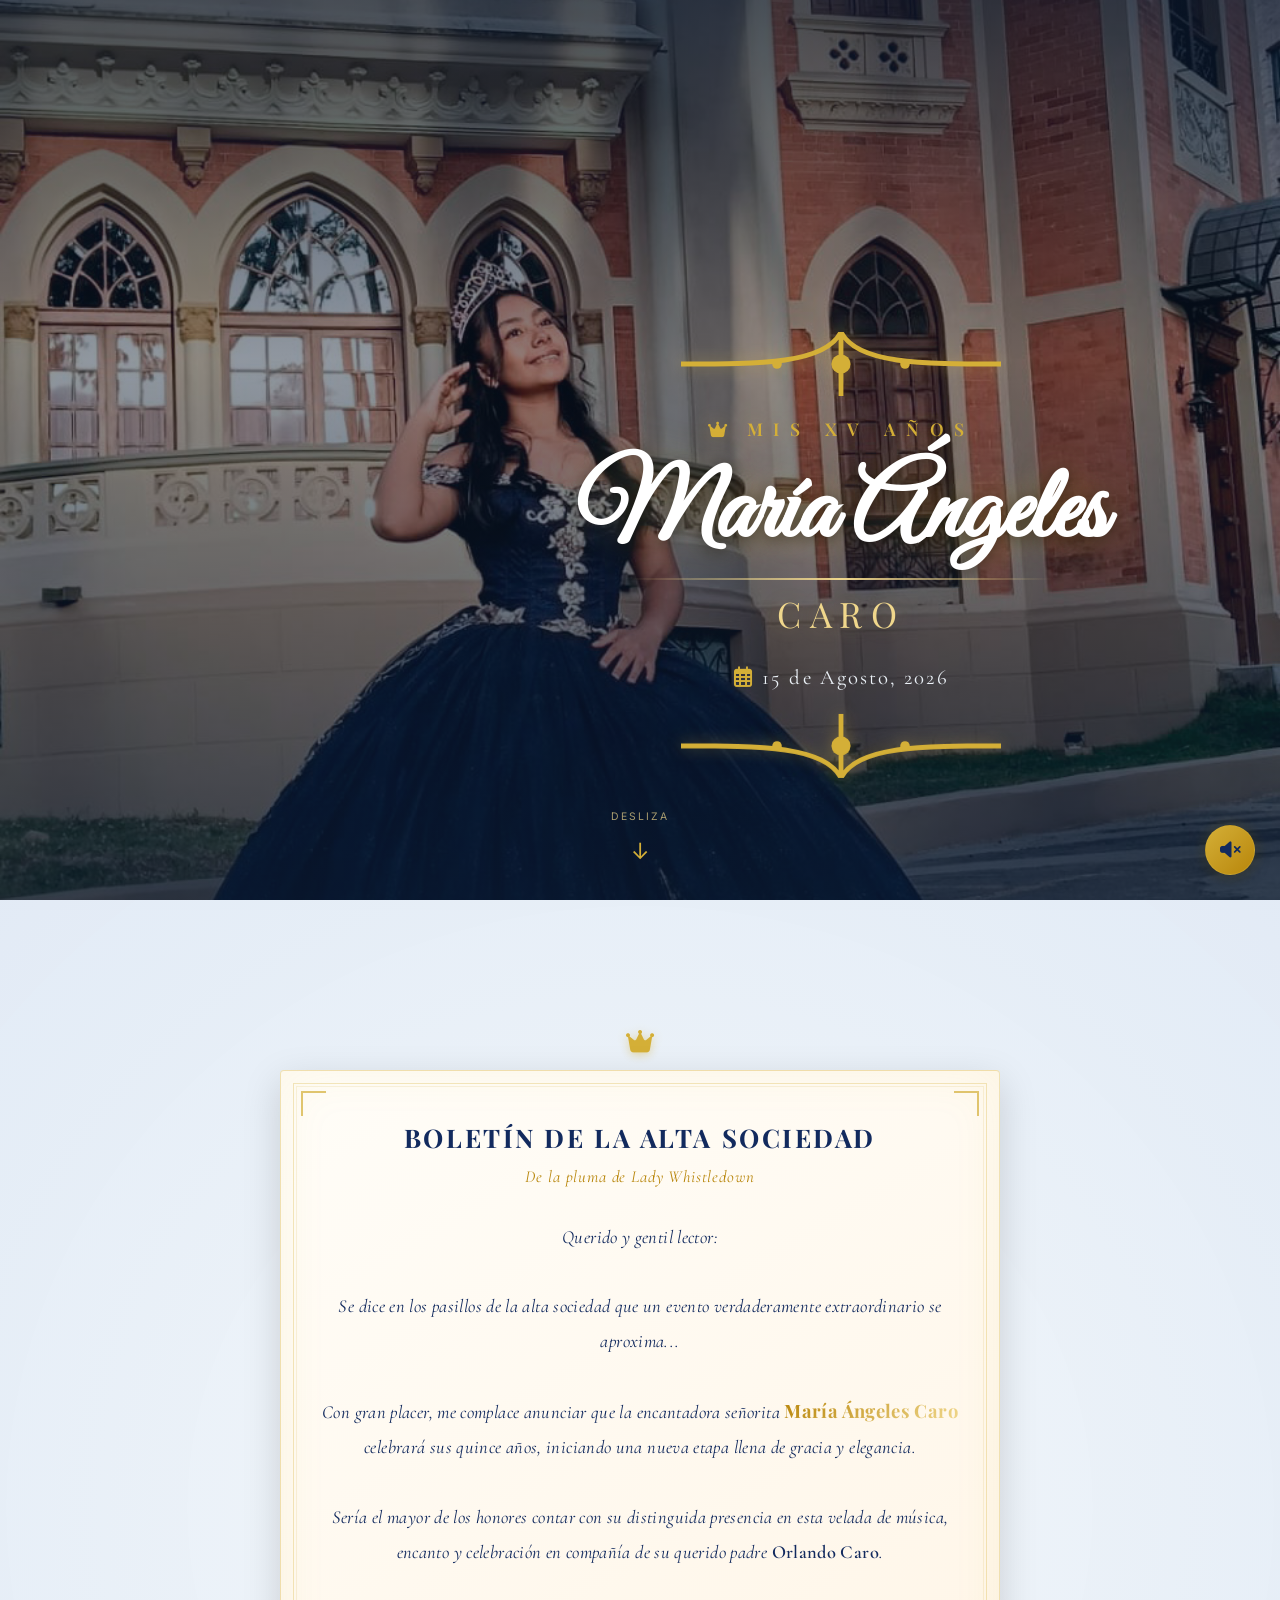
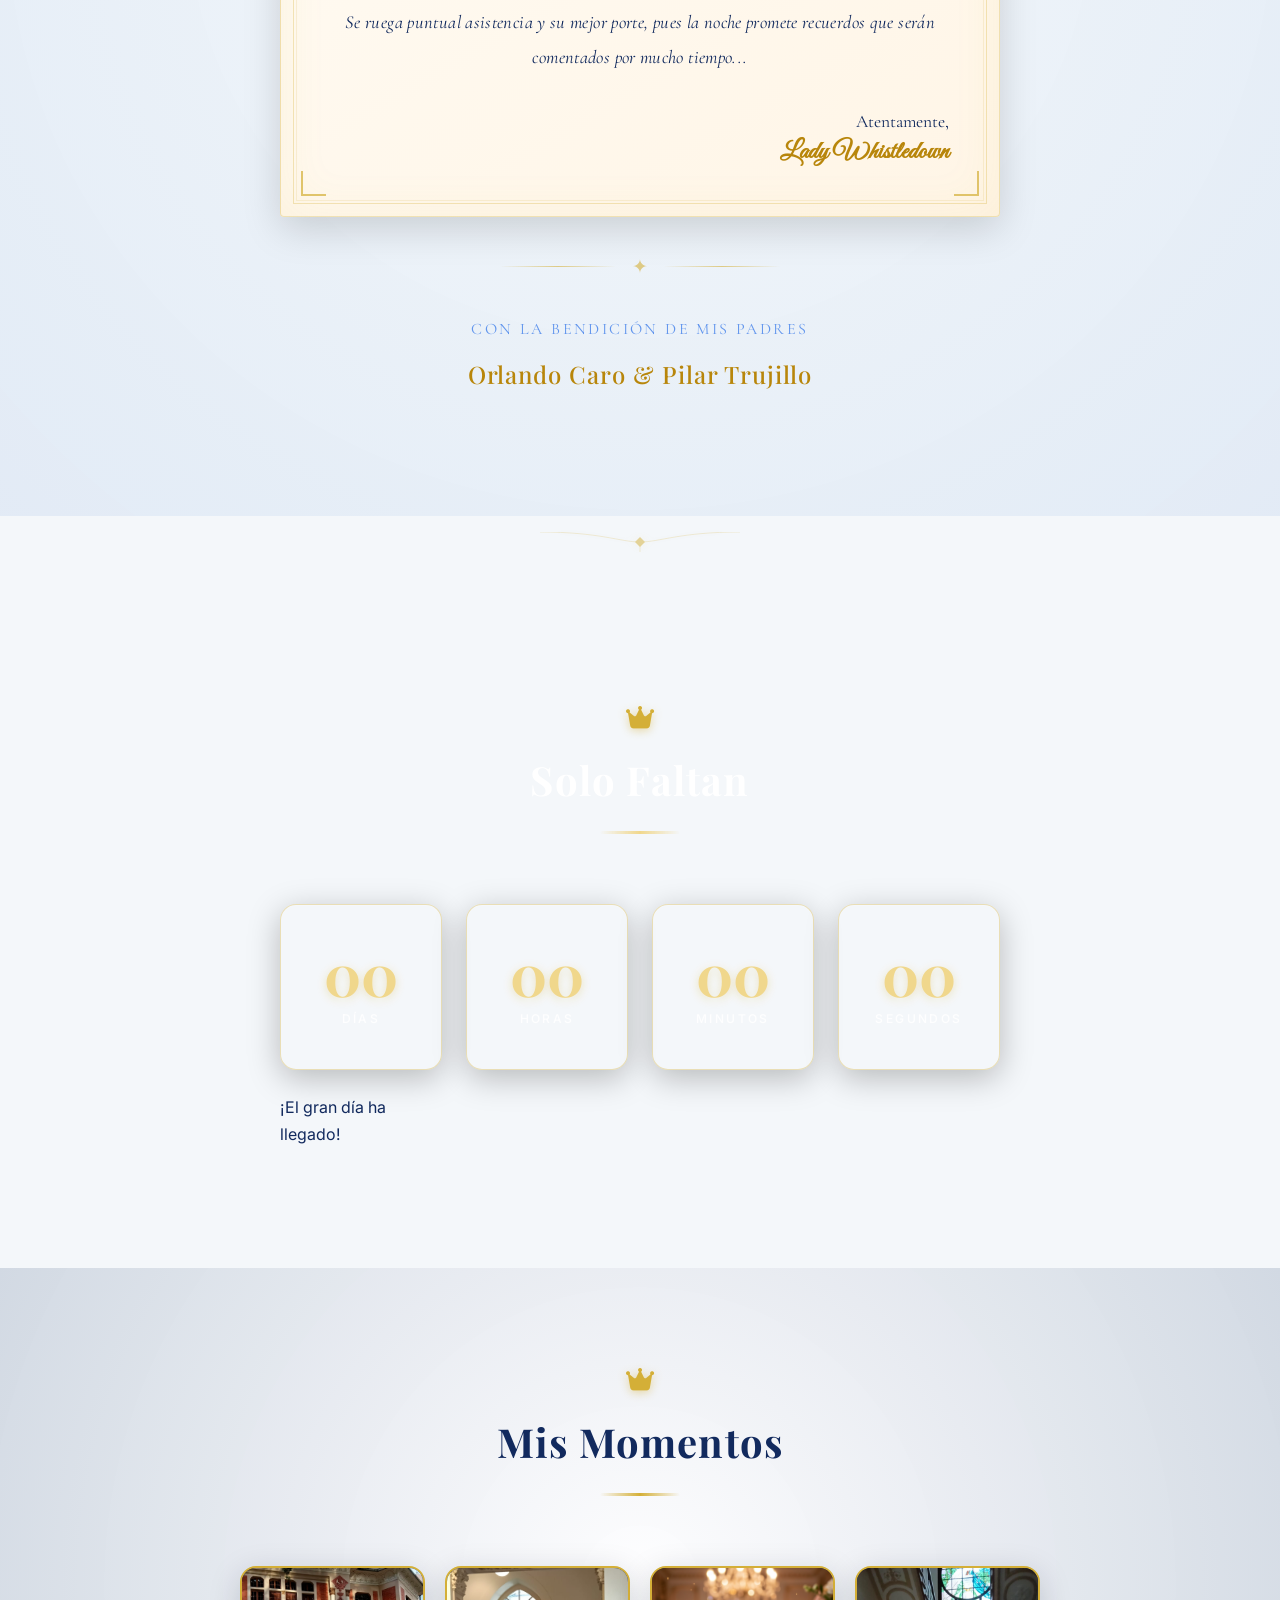
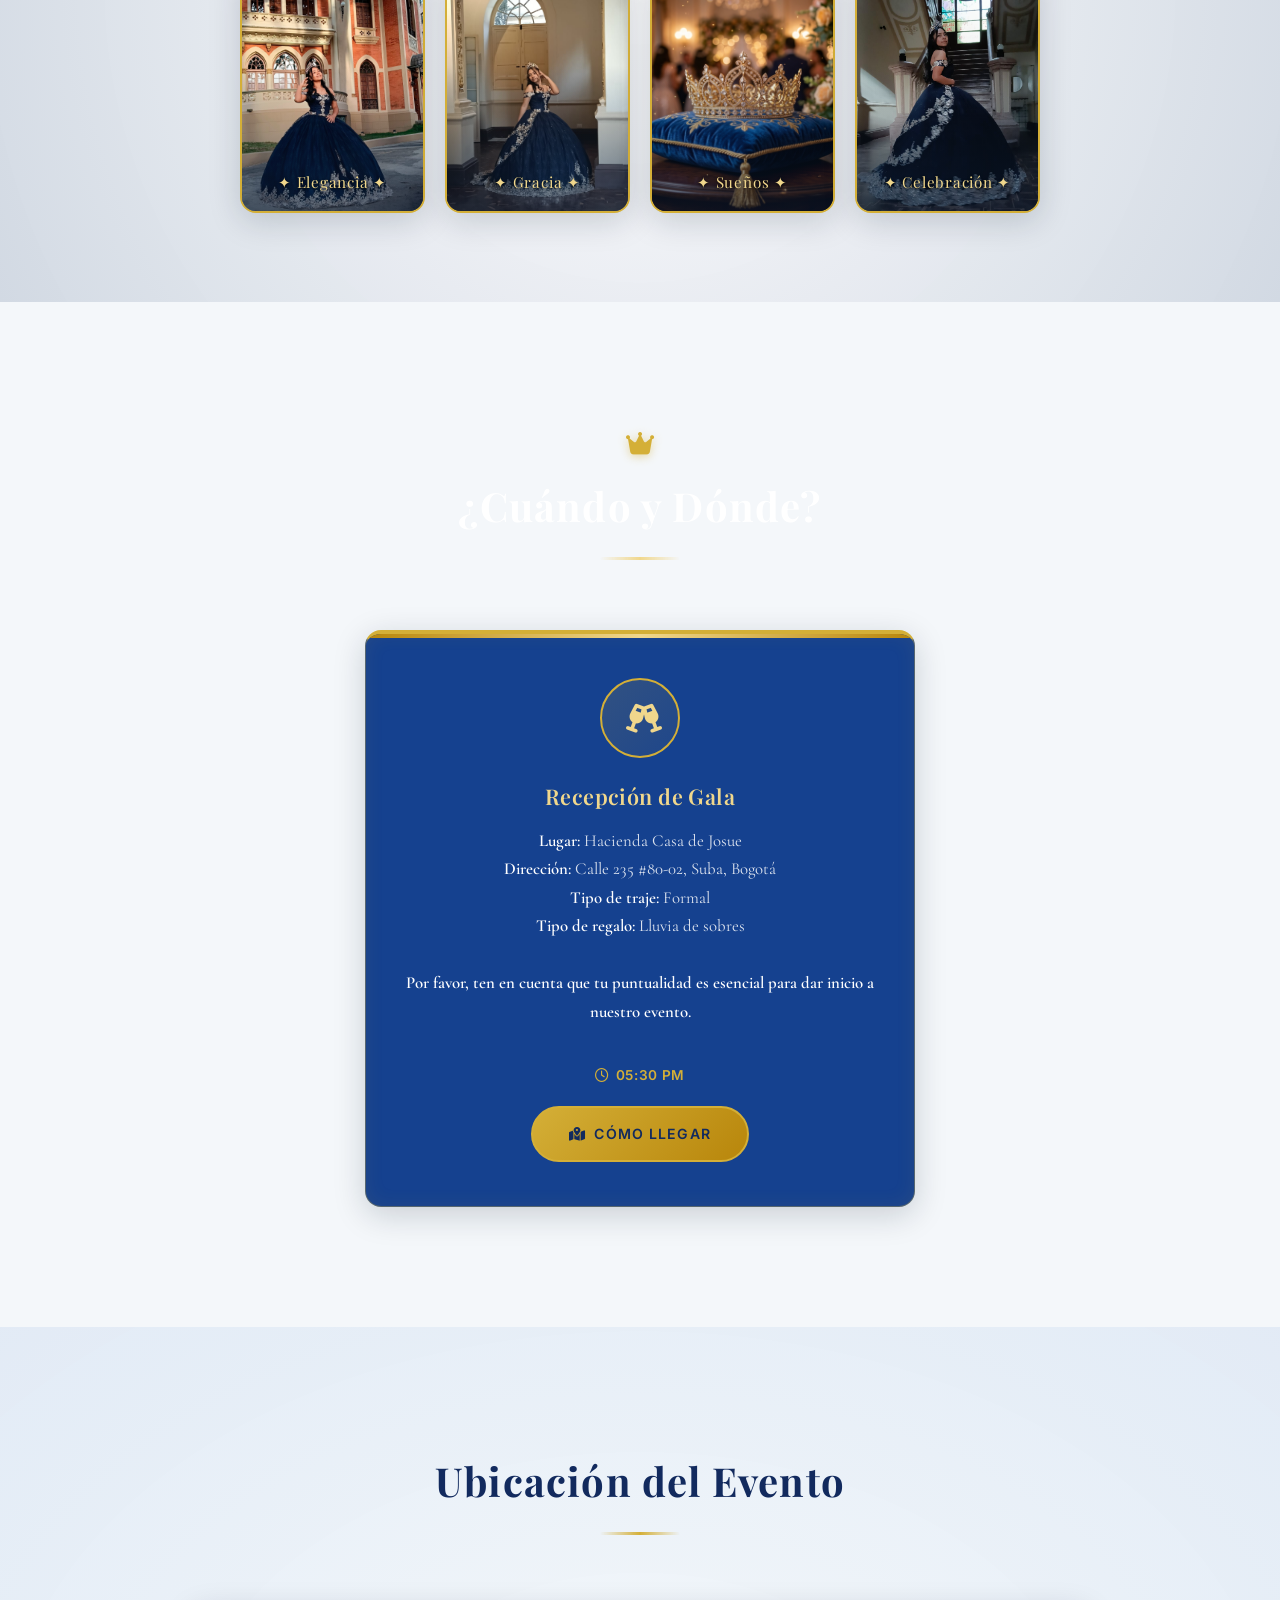
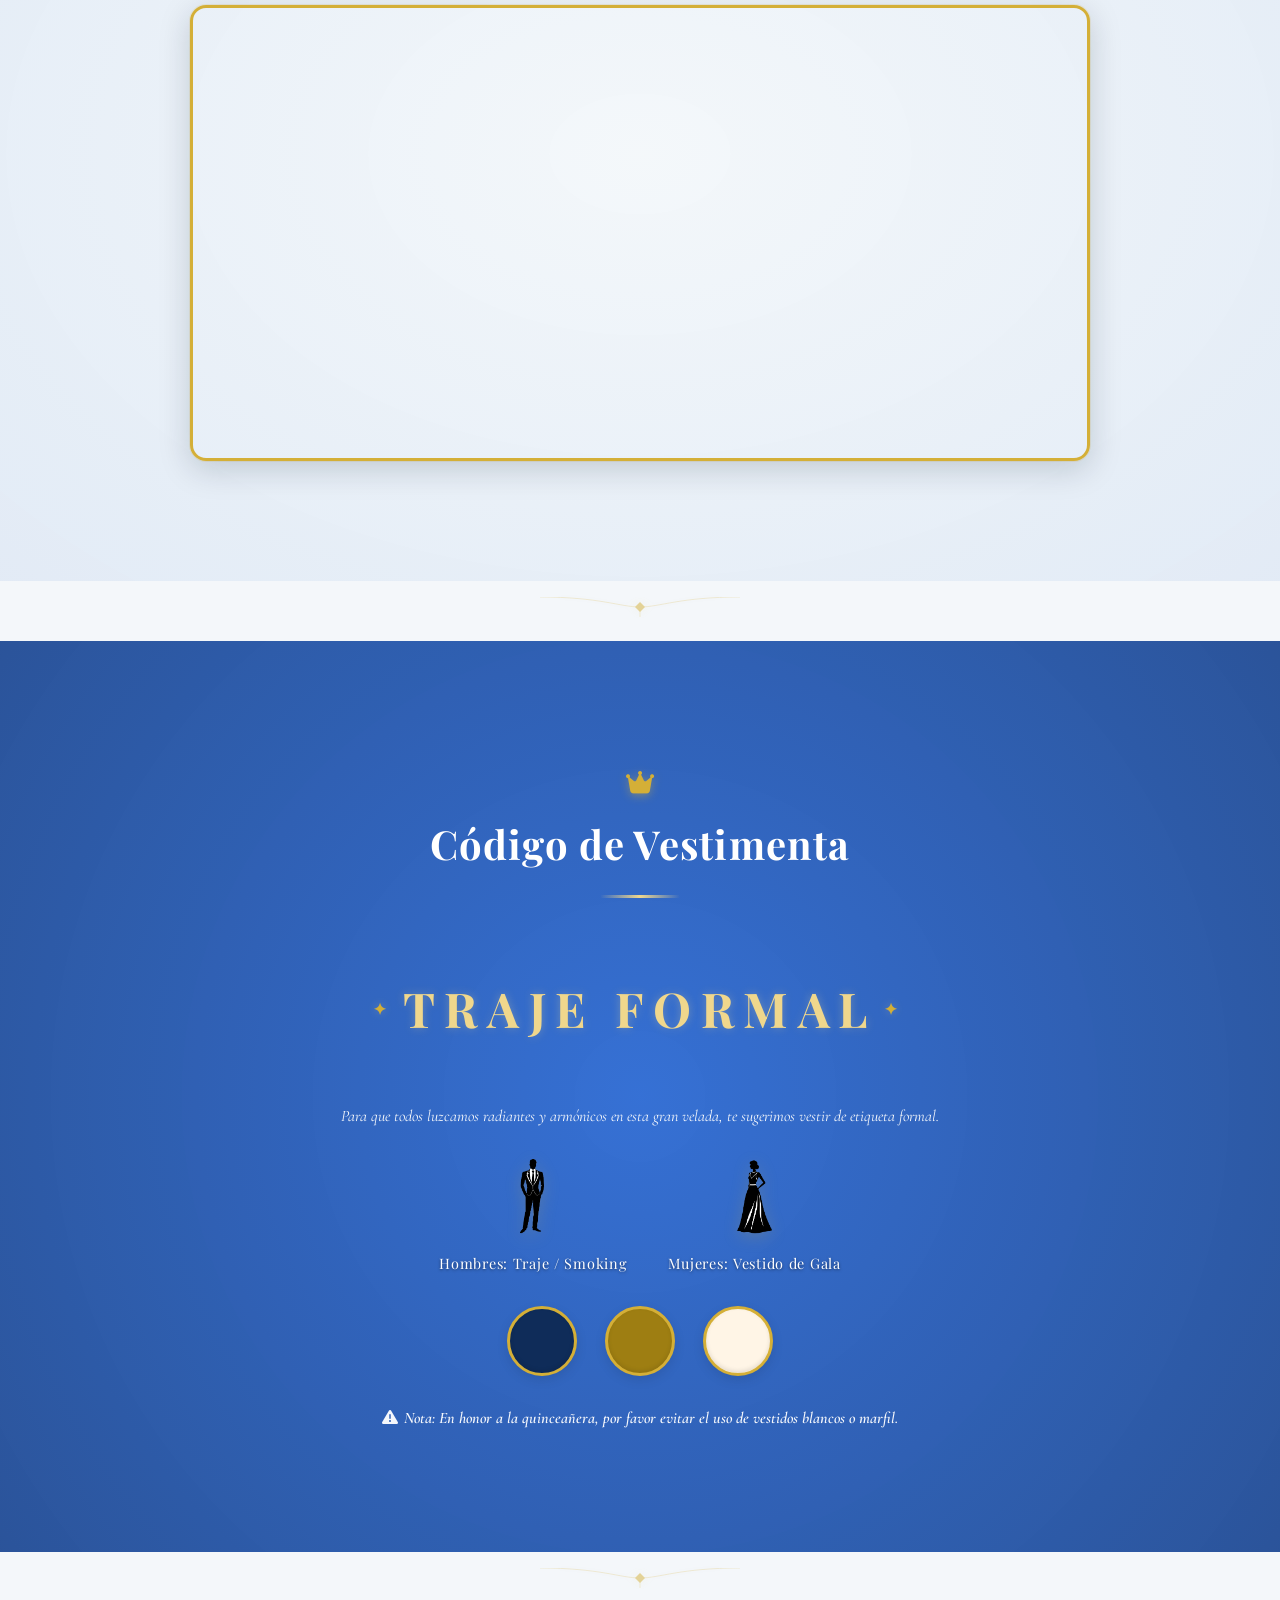
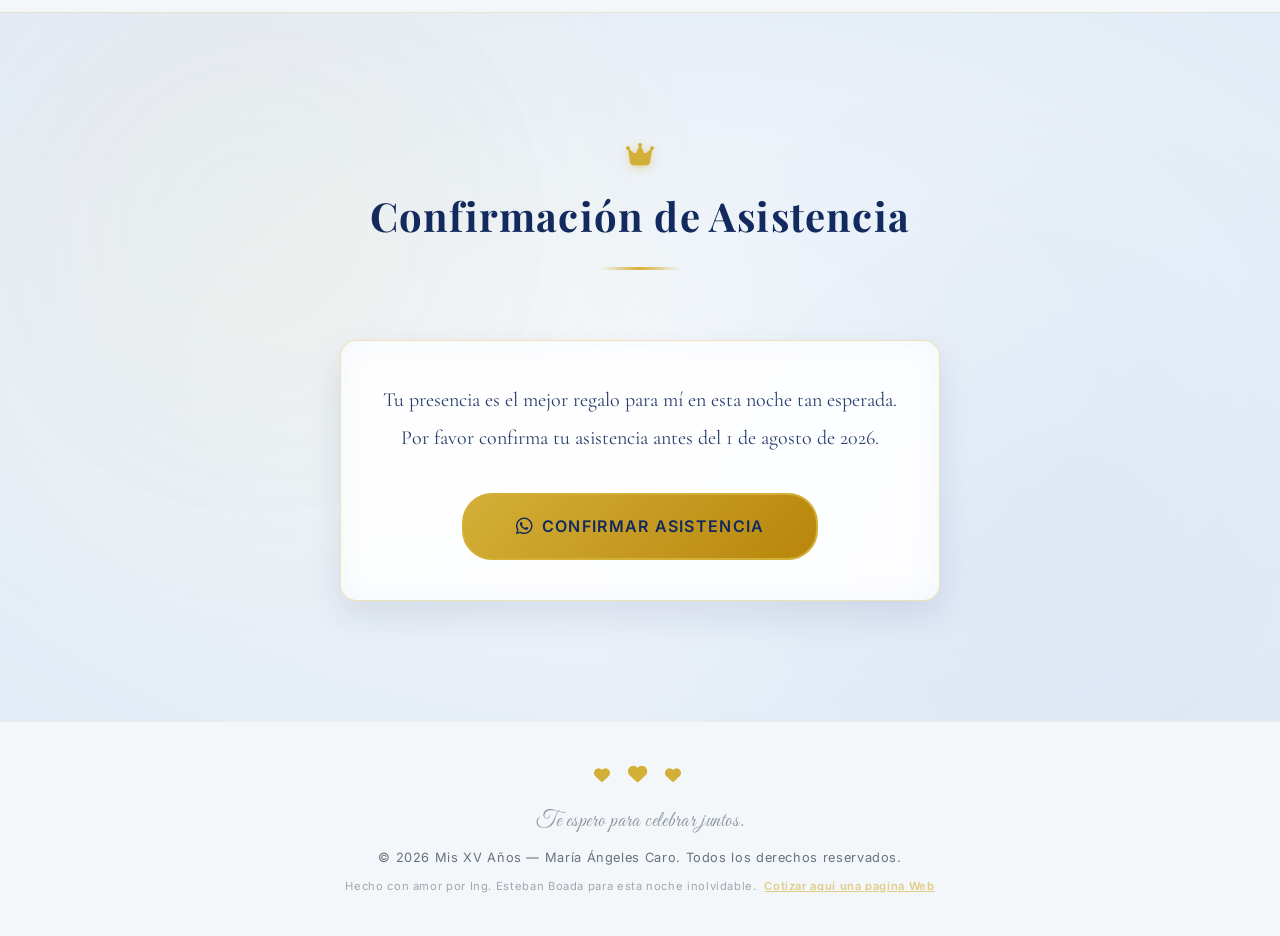
==== invitacion.html @ c037014f "proyecto: inicial proyect" ====
<!DOCTYPE html>
<html lang="es">

<head>
  <meta charset="UTF-8">
  <meta name="viewport" content="width=device-width, initial-scale=1.0">
  <title>Mis XV Años — María Ángeles Caro</title>

  <!-- SEO Meta Tags -->
  <meta name="description"
    content="Te invito a celebrar conmigo mis quince años. Conoce los detalles del evento, ubicación, itinerario y confirma tu asistencia.">
  <meta name="author" content="María Ángeles Caro">
  <meta property="og:title" content="Mis XV Años — María Ángeles Caro">
  <meta property="og:description"
    content="Acompáñame a celebrar este día tan especial. Conoce toda la información de la ceremonia y recepción aquí.">
  <meta property="og:type" content="website">
  <meta property="og:image" content="assets/images/quinceanera.jpg">

  <!-- Favicon -->
  <link rel="icon" type="image/png" href="assets/images/quinceanera.jpg">

  <!-- Google Fonts -->
  <link rel="preconnect" href="https://fonts.googleapis.com">
  <link rel="preconnect" href="https://fonts.gstatic.com" crossorigin>
  <link
    href="https://fonts.googleapis.com/css2?family=Cormorant+Garamond:ital,wght@0,300;0,400;0,500;0,600;0,700;1,400&family=Great+Vibes&family=Inter:wght@300;400;500;600;700&family=Playfair+Display:ital,wght@0,400;0,600;0,700;1,400&display=swap"
    rel="stylesheet">

  <!-- FontAwesome Icons for premium visual badges -->
  <link rel="stylesheet" href="https://cdnjs.cloudflare.com/ajax/libs/font-awesome/6.4.0/css/all.min.css"
    crossorigin="anonymous" referrerpolicy="no-referrer" />

  <!-- Main Stylesheet -->
  <link rel="stylesheet" href="css/styles.css">
</head>

<body>

  <!-- Background Music Audio Tag (Pachelbel's Canon in D) -->
  <audio id="bg-music" loop preload="auto">
    <source src="assets/Birds%20of%20a%20Feather.mp3" type="audio/mp3">
  </audio>

  <!-- Pre-recorded Lady Whistledown Voiceover (Latin Spanish MP3) -->
  <!-- Save your voiceover file as assets/audio/lady-whistledown.mp3 to play it here -->
  <audio id="voiceover-audio" preload="auto">
    <source src="assets/audio/lady-whistledown.mp3" type="audio/mp3">
  </audio>


  <!-- ============================================================
       1. PRELOADER
       ============================================================ -->
  <div id="preloader" class="preloader">
    <div class="preloader__heart">
      <!-- Premium Ornamental Heart Icon -->
      <svg viewBox="0 0 24 24">
        <path
          d="M12 21.35l-1.45-1.32C5.4 15.36 2 12.28 2 8.5 2 5.42 4.42 3 7.5 3c1.74 0 3.41.81 4.5 2.09C13.09 3.81 14.76 3 16.5 3 19.58 3 22 5.42 22 8.5c0 3.78-3.4 6.86-8.55 11.54L12 21.35z" />
      </svg>
    </div>
    <div class="preloader__text">María Ángeles</div>
  </div>


  <!-- ============================================================
       2. HERO SECTION / PORTADA
       ============================================================ -->
  <header id="hero" class="hero">
    <!-- Particle System Canvas -->
    <canvas id="particles-canvas"></canvas>

    <div class="hero__overlay"></div>

    <div class="hero__content">
      <!-- Top Ornament -->
      <div class="hero__ornament--top">
        <svg viewBox="0 0 100 20" fill="none" xmlns="http://www.w3.org/2000/svg">
          <path d="M50 0C55 10 75 10 100 10M50 0C45 10 25 10 0 10M50 0V20" stroke="var(--color-gold)" stroke-width="1.5"
            stroke-linecap="round" />
          <circle cx="50" cy="10" r="3" fill="var(--color-gold)" />
          <circle cx="30" cy="10" r="1.5" fill="var(--color-gold)" />
          <circle cx="70" cy="10" r="1.5" fill="var(--color-gold)" />
        </svg>
      </div>



      <!-- Text Header Info -->
      <span class="hero__subtitle"><i class="fa-solid fa-crown"
          style="color: var(--color-gold); margin-right: 8px;"></i>Mis XV Años</span>
      <h1 class="hero__name">María Ángeles</h1>
      <span class="hero__lastname">Caro</span>

      <p class="hero__date"><i class="fa-regular fa-calendar-days"
          style="color: var(--color-gold); margin-right: 8px;"></i>15 de Agosto, 2026</p>

      <!-- Bottom Ornament -->
      <div class="hero__ornament--bottom">
        <svg viewBox="0 0 100 20" fill="none" xmlns="http://www.w3.org/2000/svg">
          <path d="M50 0C55 10 75 10 100 10M50 0C45 10 25 10 0 10M50 0V20" stroke="var(--color-gold)" stroke-width="1.5"
            stroke-linecap="round" />
          <circle cx="50" cy="10" r="3" fill="var(--color-gold)" />
          <circle cx="30" cy="10" r="1.5" fill="var(--color-gold)" />
          <circle cx="70" cy="10" r="1.5" fill="var(--color-gold)" />
        </svg>
      </div>
    </div>

    <!-- Animated Indicator scroll down -->
    <a href="#invitation" class="hero__scroll-indicator" aria-label="Ir a la invitación">
      <span>Desliza</span>
    </a>
  </header>

  <!-- ============================================================
       3. INVITATION MESSAGE SECTION (Lady Whistledown Style)
       ============================================================ -->
  <section id="invitation" class="section section--invitation">
    <div class="container">
      <div class="reveal reveal--visible">
        <div class="section__title-icon"><i class="fa-solid fa-crown"></i></div>

        <!-- Bridgerton Parchment Letter Scroll -->
        <div class="parchment-letter mb-4">
          <div class="parchment-letter__corner-ornament parchment-letter__corner-ornament--tl"></div>
          <div class="parchment-letter__corner-ornament parchment-letter__corner-ornament--tr"></div>
          <div class="parchment-letter__corner-ornament parchment-letter__corner-ornament--bl"></div>
          <div class="parchment-letter__corner-ornament parchment-letter__corner-ornament--br"></div>

          <div class="parchment-letter__header">
            <h3>Boletín de la Alta Sociedad</h3>
            <p class="parchment-letter__subtitle">De la pluma de Lady Whistledown</p>
          </div>

          <div class="parchment-letter__body">
            <p id="lady-whistledown-text" class="invitation__text">
              Querido y gentil lector:
              <br><br>
              Se dice en los pasillos de la alta sociedad que un evento verdaderamente extraordinario se aproxima...
              <br><br>
              Con gran placer, me complace anunciar que la encantadora señorita <span class="text-gold-gradient"
                style="font-family: var(--font-serif); font-weight: 700; font-style: normal;">María Ángeles Caro</span>
              celebrará sus quince años, iniciando una nueva etapa llena de gracia y elegancia.
              <br><br>
              Sería el mayor de los honores contar con su distinguida presencia en esta velada de música, encanto y
              celebración en compañía de su querido padre <span
                style="font-weight: 600; color: var(--color-dark); font-style: normal;">Orlando Caro</span>.
              <br><br>
              Se ruega puntual asistencia y su mejor porte, pues la noche promete recuerdos que serán comentados por
              mucho tiempo...
            </p>

            <p class="parchment-letter__signature">
              Atentamente,<br>
              <strong class="emphasis" style="font-size: 1.6rem; color: var(--color-gold-dark);">Lady
                Whistledown</strong>
            </p>
          </div>
        </div>

        <!-- Divider Ornament -->
        <div class="ornament-divider ornament-divider--line">
          <span>✦</span>
        </div>

        <div class="invitation__parents mt-4">
          Con la bendición de mis padres
        </div>
        <div class="invitation__parent-names">
          Orlando Caro & Pilar Trujillo
        </div>
      </div>
    </div>
  </section>

  <!-- Section separator ornament -->
  <div class="section-separator section-separator--dark">
    <div class="section-separator__ornament">
      <svg viewBox="0 0 200 20" fill="none" xmlns="http://www.w3.org/2000/svg">
        <path d="M100 10C120 10 140 0 200 0M100 10C80 10 60 0 0 0M100 10V20" stroke="var(--color-gold)" stroke-width="1"
          opacity="0.4" />
        <polygon points="100,5 105,10 100,15 95,10" fill="var(--color-gold)" />
      </svg>
    </div>
  </div>

  <!-- ============================================================
       4. COUNTDOWN TIMER SECTION
       ============================================================ -->
  <section id="countdown" class="section section--countdown">
    <div class="container">
      <div class="section__title-icon"><i class="fa-solid fa-crown"></i></div>
      <h2 class="section__title section__title--light reveal">Solo Faltan</h2>

      <div class="countdown__grid reveal reveal--scale" data-delay="1">
        <!-- Days Card -->
        <div class="countdown-card">
          <div id="countdown-days" class="countdown-card__number">00</div>
          <div class="countdown-card__label">Días</div>
        </div>

        <!-- Hours Card -->
        <div class="countdown-card">
          <div id="countdown-hours" class="countdown-card__number">00</div>
          <div class="countdown-card__label">Horas</div>
        </div>

        <!-- Minutes Card -->
        <div class="countdown-card">
          <div id="countdown-minutes" class="countdown-card__number">00</div>
          <div class="countdown-card__label">Minutos</div>
        </div>

        <!-- Seconds Card -->
        <div class="countdown-card">
          <div id="countdown-seconds" class="countdown-card__number">00</div>
          <div class="countdown-card__label">Segundos</div>
        </div>
      </div>
    </div>
  </section>

  <!-- ============================================================
       4.1. MINI GALLERY SECTION
       ============================================================ -->
  <section id="gallery" class="section section--gallery">
    <div class="container">
      <div class="section__title-icon"><i class="fa-solid fa-crown"></i></div>
      <h2 class="section__title reveal">Mis Momentos</h2>

      <div class="gallery__grid">
        <div class="gallery__item reveal reveal--scale" data-delay="0">
          <div class="gallery__card">
            <img src="assets/images/quinceanera.jpg" alt="María Ángeles Caro 1">
            <div class="gallery__overlay-text">✦ Elegancia ✦</div>
          </div>
        </div>
        <div class="gallery__item reveal reveal--scale" data-delay="100">
          <div class="gallery__card">
            <img src="assets/images/quince5.jpeg" alt="María Ángeles Caro 2">
            <div class="gallery__overlay-text">✦ Gracia ✦</div>
          </div>
        </div>
        <div class="gallery__item reveal reveal--scale" data-delay="200">
          <div class="gallery__card">
            <img src="assets/images/quinceanera3.jpg" alt="María Ángeles Caro 3">
            <div class="gallery__overlay-text">✦ Sueños ✦</div>
          </div>
        </div>
        <div class="gallery__item reveal reveal--scale" data-delay="300">
          <div class="gallery__card">
            <img src="assets/images/quince8.jpeg" alt="María Ángeles Caro 4">
            <div class="gallery__overlay-text">✦ Celebración ✦</div>
          </div>
        </div>
      </div>
    </div>
  </section>



  <!-- ============================================================
       5. EVENT DETAILS SECTION
       ============================================================ -->
  <section id="event-details" class="section section--details">
    <div class="container">
      <div class="section__title-icon"><i class="fa-solid fa-crown"></i></div>
      <h2 class="section__title section__title--light reveal">¿Cuándo y Dónde?</h2>

      <div class="details__grid">
        <!-- Card 1: Recepción -->
        <div class="detail-card reveal reveal-center">
          <div class="detail-card__icon">
            <i class="fa-solid fa-glass-cheers"></i>
          </div>
          <h3 class="detail-card__title">Recepción de Gala</h3>
          <p class="detail-card__info">
            <strong>Lugar:</strong> Hacienda Casa de Josue<br>
            <strong>Dirección:</strong> Calle 235 #80-02, Suba, Bogotá<br>
            <strong>Tipo de traje: </strong>Formal<br>
            <strong>Tipo de regalo: </strong>Lluvia de sobres<br><br>
            <strong>Por favor, ten en cuenta que tu puntualidad es esencial para dar inicio a nuestro
              evento.</strong><br><br>
          </p>
          <span class="detail-card__time"><i class="fa-regular fa-clock" style="margin-right: 6px;"></i>05:30 PM</span>
          <div class="detail-card__btn">
            <a href="#map-section" class="btn btn--primary">
              <i class="fa-solid fa-map-location-dot"></i> Cómo Llegar
            </a>
          </div>
        </div>
      </div>
    </div>
  </section>

  <!-- ============================================================
       6. GOOGLE MAPS EMBED SECTION
       ============================================================ -->
  <section id="map-section" class="section section--map">
    <div class="container">
      <h2 class="section__title reveal">Ubicación del Evento</h2>

      <div class="map__wrapper reveal reveal--scale">
        <!-- Interactive Google Maps Frame targeting Autopista Norte KM 19, Chía, Cundinamarca -->
        <iframe
          src="https://maps.google.com/maps?q=Autopista%20Norte%20km%2019,%20Ch%C3%ADa,%20Cundinamarca&t=&z=14&ie=UTF8&iwloc=&output=embed"
          allowfullscreen="" loading="lazy" referrerpolicy="no-referrer-when-downgrade"
          title="Google Map - Ubicación de los XV de María Ángeles Caro">
        </iframe>
      </div>
    </div>
  </section>

  <!-- Section separator ornament -->
  <div class="section-separator section-separator--light">
    <div class="section-separator__ornament">
      <svg viewBox="0 0 200 20" fill="none" xmlns="http://www.w3.org/2000/svg">
        <path d="M100 10C120 10 140 0 200 0M100 10C80 10 60 0 0 0M100 10V20" stroke="var(--color-gold)" stroke-width="1"
          opacity="0.4" />
        <polygon points="100,5 105,10 100,15 95,10" fill="var(--color-gold)" />
      </svg>
    </div>
  </div>



  <!-- ============================================================
       8. DRESS CODE SECTION
       ============================================================ -->
  <section id="dress-code" class="section section--dresscode">
    <div class="container">
      <div class="section__title-icon"><i class="fa-solid fa-crown"></i></div>
      <h2 class="section__title section__title--light reveal">Código de Vestimenta</h2>

      <div class="dresscode__content reveal reveal--scale">
        <div class="dresscode__label">Traje Formal</div>

        <p class="dresscode__note">
          Para que todos luzcamos radiantes y armónicos en esta gran velada, te sugerimos vestir de etiqueta formal.
        </p>

        <!-- Vector Silhouettes for Dress Code -->
        <div class="dresscode__silhouettes">
          <div class="dresscode__silhouette-item">
            <img class="dresscode__icon-img" src="assets/images/hombre.png" alt="Hombres: Traje / Smoking" width="80"
              height="80">
            <span>Hombres: Traje / Smoking</span>
          </div>
          <div class="dresscode__silhouette-item">
            <img class="dresscode__icon-img" src="assets/images/mujer.png" alt="Mujeres: Vestido de Gala" width="80"
              height="80">
            <span>Mujeres: Vestido de Gala</span>
          </div>
        </div>

        <!-- Suggested colors swatches -->
        <div class="dresscode__colors">
          <div class="dresscode__color-swatch dresscode__color-swatch--tooltip" style="background-color: #0F2C59;"
            data-color="Azul Elegante"></div>
          <div class="dresscode__color-swatch dresscode__color-swatch--tooltip" style="background-color: #9e7e12;"
            data-color="Dorado Noche"></div>
          <div class="dresscode__color-swatch dresscode__color-swatch--tooltip" style="background-color: #FFF5E6;"
            data-color="Champagne"></div>
        </div>

        <p class="dresscode__note dresscode__note--warn">
          <i class="fa-solid fa-triangle-exclamation" style="margin-right: 6px;"></i>Nota: En honor a la quinceañera,
          por favor evitar el uso de vestidos blancos o marfil.
        </p>
      </div>
    </div>
  </section>

  <!-- Section separator ornament -->
  <div class="section-separator section-separator--light">
    <div class="section-separator__ornament">
      <svg viewBox="0 0 200 20" fill="none" xmlns="http://www.w3.org/2000/svg">
        <path d="M100 10C120 10 140 0 200 0M100 10C80 10 60 0 0 0M100 10V20" stroke="var(--color-gold)" stroke-width="1"
          opacity="0.4" />
        <polygon points="100,5 105,10 100,15 95,10" fill="var(--color-gold)" />
      </svg>
    </div>
  </div>

  <!-- ============================================================
       9. RSVP / CONFIRMATION SECTION
       ============================================================ -->
  <section id="rsvp" class="section section--rsvp">
    <div class="container">
      <div class="section__title-icon"><i class="fa-solid fa-crown"></i></div>
      <h2 class="section__title reveal">Confirmación de Asistencia</h2>

      <div class="rsvp__card reveal reveal--scale">
        <p class="rsvp__text">
          Tu presencia es el mejor regalo para mí en esta noche tan esperada. Por favor confirma tu asistencia antes del
          1 de agosto de 2026.
        </p>

        <!-- Button trigger WhatsApp with formatted text -->
        <a href="https://wa.me/573154664475?text=Hola!%20Confirmo%20mi%20asistencia%20al%20evento%20de%20los%20XV%20de%20Maria%20Angeles%20Caro."
          target="_blank" class="btn btn--primary btn--lg btn--glow">
          <i class="fa-brands fa-whatsapp" style="font-size: 1.2rem;"></i> Confirmar Asistencia
        </a>
      </div>
    </div>
  </section>

  <!-- ============================================================
       10. FOOTER
       ============================================================ -->
  <footer class="footer">
    <div class="footer__hearts">
      <i class="fa-solid fa-heart"></i>
      <i class="fa-solid fa-heart" style="font-size: 1.2rem; margin: 0 4px;"></i>
      <i class="fa-solid fa-heart"></i>
    </div>

    <div class="footer__script">Te espero para celebrar juntos.</div>

    <p>&copy; 2026 Mis XV Años — María Ángeles Caro. Todos los derechos reservados.</p>
    <p style="margin-top: 8px; font-size: 0.7rem; opacity: 0.6;">Hecho con amor por Ing. Esteban Boada para esta noche
      inolvidable. <a
        href="https://wa.me/573124154954?text=Hola!%20Me%20gustaria%20que%20me%20ayudes%20a%20dise%C3%B1ar%20una%20pagina%20web%20para%20una%20invitacion%20virtual."
        target="_blank" style="text-decoration: underline; font-weight: 600; margin-left: 4px;">Cotizar aquí una pagina
        Web</a>
    </p>
  </footer>

  <!-- Floating Music Toggle Control Button -->
  <button id="floating-music-btn" class="floating-music-btn" aria-label="Reproducir / Pausar Música">
    <i id="music-icon" class="fa-solid fa-volume-xmark"></i>
    <span class="music-wave-bars">
      <span class="music-wave-bar"></span>
      <span class="music-wave-bar"></span>
      <span class="music-wave-bar"></span>
      <span class="music-wave-bar"></span>
    </span>
  </button>

  <!-- Main JavaScript File -->
  <script src="js/main.js"></script>
</body>

</html>
---- css/styles.css ----
/* ============================================================
   XV AÑOS — María Ángeles Caro
   Premium Invitation Stylesheet
   Color Palette: Red · Gold · White
   ============================================================ */

/* ----------------------------------------------------------
   0. CSS CUSTOM PROPERTIES
   ---------------------------------------------------------- */
:root {
  /* ── Blues ── */
  --color-primary: #1B5ECF;
  /* Vibrant Sapphire Blue */
  --color-primary-dark: #15418F;
  /* Lighter Royal Dark Blue */
  --color-primary-light: #6195ED;
  /* Luminous Cornflower Blue */

  /* ── Golds ── */
  --color-gold: #D4AF37;
  --color-gold-light: #F0D78C;
  --color-gold-dark: #B8860B;

  /* ── Neutrals ── */
  --color-white: #FFFFFF;
  --color-offwhite: #F4F7FA;
  /* Cool off-white */
  --color-cream: #EBF1F7;
  /* Cool light blue/gray cream */
  --color-dark: #122A5E;
  /* Rich deep royal instead of navy midnight */
  --color-dark-alt: #1B3B80;
  /* Brighter secondary dark */

  /* ── Text ── */
  --color-text: #122A5E;
  --color-text-light: #FFFFFF;

  /* ── Overlay ── */
  --color-overlay: rgba(18, 42, 94, 0.7);

  /* ── Fonts ── */
  --font-script: 'Great Vibes', cursive;
  --font-serif: 'Playfair Display', serif;
  --font-body-serif: 'Cormorant Garamond', serif;
  --font-sans: 'Inter', sans-serif;

  /* ── Sizing & Spacing ── */
  --container-max: 1100px;
  --section-padding: 80px 0;
  --radius-sm: 8px;
  --radius-md: 16px;
  --radius-lg: 30px;
  --radius-full: 50%;

  /* ── Transitions ── */
  --ease-smooth: cubic-bezier(0.4, 0, 0.2, 1);
  --transition-fast: 0.3s var(--ease-smooth);
  --transition-med: 0.5s var(--ease-smooth);
  --transition-slow: 0.8s var(--ease-smooth);

  /* ── Shadows ── */
  --shadow-card: 0 8px 32px rgba(10, 25, 47, 0.18);
  --shadow-gold-glow: 0 0 30px rgba(212, 175, 55, 0.35);
  --shadow-gold-glow-strong: 0 0 50px rgba(212, 175, 55, 0.5);
  --shadow-text: 0 2px 12px rgba(0, 0, 0, 0.6);
}

/* ----------------------------------------------------------
   1. RESET & BASE
   ---------------------------------------------------------- */
*,
*::before,
*::after {
  margin: 0;
  padding: 0;
  box-sizing: border-box;
}

html {
  scroll-behavior: smooth;
  font-size: 16px;
  -webkit-text-size-adjust: 100%;
}

body {
  font-family: var(--font-sans);
  color: var(--color-text);
  background-color: var(--color-offwhite);
  line-height: 1.7;
  overflow-x: hidden;
  -webkit-font-smoothing: antialiased;
  -moz-osx-font-smoothing: grayscale;
}

img {
  max-width: 100%;
  height: auto;
  display: block;
}

a {
  text-decoration: none;
  color: inherit;
  transition: color var(--transition-fast);
}

ul,
ol {
  list-style: none;
}

/* ── Selection ── */
::selection {
  background-color: var(--color-gold);
  color: var(--color-dark);
}

::-moz-selection {
  background-color: var(--color-gold);
  color: var(--color-dark);
}

/* ── Custom Scrollbar ── */
::-webkit-scrollbar {
  width: 8px;
}

::-webkit-scrollbar-track {
  background: var(--color-dark);
}

::-webkit-scrollbar-thumb {
  background: linear-gradient(180deg, var(--color-gold), var(--color-gold-dark));
  border-radius: 10px;
}

::-webkit-scrollbar-thumb:hover {
  background: linear-gradient(180deg, var(--color-gold-light), var(--color-gold));
}

/* Firefox scrollbar */
html {
  scrollbar-width: thin;
  scrollbar-color: var(--color-gold) var(--color-dark);
}

/* ----------------------------------------------------------
   2. UTILITY / LAYOUT CLASSES
   ---------------------------------------------------------- */
.container {
  width: 100%;
  max-width: var(--container-max);
  margin-left: auto;
  margin-right: auto;
  padding-left: 20px;
  padding-right: 20px;
}

.section {
  padding: 70px 0;
  position: relative;
  overflow: hidden;
}

.section__title {
  font-family: var(--font-serif);
  font-size: 1.8rem;
  font-weight: 700;
  text-align: center;
  color: var(--color-dark);
  margin-bottom: 50px;
  position: relative;
  padding-bottom: 20px;
  letter-spacing: 0.03em;
}

.section__title::after {
  content: '';
  position: absolute;
  bottom: 0;
  left: 50%;
  transform: translateX(-50%);
  width: 80px;
  height: 3px;
  background: linear-gradient(90deg, transparent, var(--color-gold), transparent);
  border-radius: 2px;
}

.section__title--light {
  color: var(--color-text-light);
}

.section__title--light::after {
  background: linear-gradient(90deg, transparent, var(--color-gold-light), transparent);
}

/* ----------------------------------------------------------
   3. PRELOADER
   ---------------------------------------------------------- */
.preloader {
  position: fixed;
  inset: 0;
  z-index: 10000;
  display: flex;
  flex-direction: column;
  align-items: center;
  justify-content: center;
  background: radial-gradient(ellipse at center, var(--color-white) 0%, var(--color-offwhite) 100%);
  transition: opacity 0.6s ease, visibility 0.6s ease;
}

.preloader__heart {
  width: 60px;
  height: 60px;
  color: var(--color-gold);
  animation: heartbeat 1.2s ease-in-out infinite;
  filter: drop-shadow(0 0 15px rgba(212, 175, 55, 0.6));
}

.preloader__heart svg {
  width: 100%;
  height: 100%;
  fill: currentColor;
}

.preloader__text {
  margin-top: 20px;
  font-family: var(--font-script);
  font-size: 1.8rem;
  color: var(--color-gold-dark);
  animation: fadeIn 1.5s ease-in-out infinite alternate;
}

.preloader--hidden {
  opacity: 0;
  visibility: hidden;
  pointer-events: none;
}

/* ----------------------------------------------------------
   4. HERO SECTION
   ---------------------------------------------------------- */
.hero {
  position: relative;
  width: 100%;
  height: 100vh;
  min-height: 600px;
  display: flex;
  align-items: flex-end;
  justify-content: center;
  padding-bottom: 12%;
  overflow: hidden;
  background-image: url('../assets/images/quinceanera.jpg');
  background-size: cover;
  background-position: center;
  background-repeat: no-repeat;
}

@media (min-width: 768px) {
  .hero {
    justify-content: flex-end;
    padding-right: 12%;
    padding-bottom: 8%;
  }
}

#particles-canvas {
  position: fixed;
  top: 0;
  left: 0;
  width: 100vw;
  height: 100vh;
  z-index: -1;
  pointer-events: none;
}

.hero__overlay {
  position: absolute;
  inset: 0;
  z-index: 2;
  background: linear-gradient(180deg,
      rgba(10, 25, 47, 0.75) 0%,
      rgba(10, 25, 47, 0.45) 40%,
      rgba(10, 25, 47, 0.8) 100%);
  pointer-events: none;
}

.hero__content {
  position: relative;
  z-index: 3;
  display: flex;
  flex-direction: column;
  align-items: center;
  text-align: center;
  padding: 20px;
  gap: 8px;
}

.hero__ornament--top,
.hero__ornament--bottom {
  width: 160px;
  height: auto;
  opacity: 0.7;
  filter: drop-shadow(0 0 8px rgba(212, 175, 55, 0.4));
  animation: fadeIn 1.5s ease-out both;
}

.hero__ornament--top {
  margin-bottom: 10px;
  animation-delay: 0.3s;
}

.hero__ornament--bottom {
  margin-top: 10px;
  transform: rotate(180deg);
  animation-delay: 0.5s;
}

.hero__ornament--top img,
.hero__ornament--bottom img,
.hero__ornament--top svg,
.hero__ornament--bottom svg {
  width: 100%;
  height: auto;
  display: block;
}

.hero__subtitle {
  font-family: var(--font-serif);
  font-size: clamp(0.7rem, 2.5vw, 0.85rem);
  color: var(--color-gold);
  text-transform: uppercase;
  letter-spacing: 0.45em;
  font-weight: 600;
  animation: fadeInDown 1s ease-out 0.4s both;
  text-shadow: 0 0 20px rgba(212, 175, 55, 0.3);
}

.hero__name {
  font-family: var(--font-script);
  font-size: clamp(2.2rem, 8vw, 3.5rem);
  color: var(--color-white);
  line-height: 1.2;
  text-shadow:
    0 0 40px rgba(212, 175, 55, 0.3),
    0 2px 15px rgba(0, 0, 0, 0.5);
  animation: fadeInUp 1s ease-out 0.6s both;
  position: relative;
}

.hero__name::after {
  content: '';
  position: absolute;
  bottom: -4px;
  left: 50%;
  transform: translateX(-50%);
  width: 0;
  height: 2px;
  background: linear-gradient(90deg, transparent, var(--color-gold-light), transparent);
  animation: expandLine 1.2s ease-out 1.4s forwards;
}

.hero__lastname {
  font-family: var(--font-serif);
  font-size: clamp(1.2rem, 4vw, 1.6rem);
  color: var(--color-gold-light);
  letter-spacing: 0.15em;
  text-transform: uppercase;
  font-weight: 400;
  animation: fadeInUp 1s ease-out 0.8s both;
  text-shadow: 0 0 20px rgba(212, 175, 55, 0.25);
}

.hero__date {
  font-family: var(--font-body-serif);
  font-size: clamp(0.9rem, 3vw, 1.1rem);
  color: var(--color-cream);
  letter-spacing: 0.1em;
  margin-top: 8px;
  animation: fadeInUp 1s ease-out 1s both;
  opacity: 0.9;
}

.hero__photo {
  width: 220px;
  height: 220px;
  border-radius: var(--radius-full);
  overflow: hidden;
  border: 5px solid var(--color-gold);
  box-shadow:
    0 0 30px rgba(212, 175, 55, 0.35),
    0 0 60px rgba(212, 175, 55, 0.15),
    inset 0 0 20px rgba(0, 0, 0, 0.2);
  animation: fadeIn 1.2s ease-out 0.2s both;
  margin-bottom: 16px;
  position: relative;
}

.hero__photo img {
  width: 100%;
  height: 100%;
  object-fit: cover;
  transition: transform var(--transition-slow);
}

.hero__photo:hover img {
  transform: scale(1.05);
}

/* Scroll indicator */
.hero__scroll-indicator {
  position: absolute;
  bottom: 30px;
  left: 50%;
  transform: translateX(-50%);
  z-index: 4;
  display: flex;
  flex-direction: column;
  align-items: center;
  gap: 6px;
  cursor: pointer;
  animation: fadeIn 1s ease-out 1.8s both;
}

.hero__scroll-indicator span {
  font-family: var(--font-sans);
  font-size: 0.65rem;
  color: var(--color-gold-light);
  text-transform: uppercase;
  letter-spacing: 0.2em;
  opacity: 0.7;
}

.hero__scroll-indicator svg,
.hero__scroll-indicator i,
.hero__scroll-indicator::after {
  color: var(--color-gold);
  animation: bounce 2s ease-in-out infinite;
}

.hero__scroll-indicator::after {
  content: '↓';
  font-size: 1.4rem;
  color: var(--color-gold);
  display: block;
}

/* ----------------------------------------------------------
   5. INVITATION SECTION
   ---------------------------------------------------------- */
.section--invitation {
  background: radial-gradient(ellipse at center,
      rgba(244, 247, 250, 0.9) 0%,
      rgba(224, 233, 245, 0.92) 100%);
  color: var(--color-text);
  text-align: center;
  padding: 90px 0;
}

.invitation__text {
  font-family: var(--font-body-serif);
  font-size: 1.2rem;
  font-style: italic;
  color: var(--color-text);
  max-width: 700px;
  margin: 0 auto 30px;
  line-height: 2;
  letter-spacing: 0.02em;
}

.invitation__parents {
  margin-top: 30px;
  margin-bottom: 10px;
  font-family: var(--font-body-serif);
  font-size: 1rem;
  color: var(--color-primary-light);
  text-transform: uppercase;
  letter-spacing: 0.15em;
}

.invitation__parent-names {
  font-family: var(--font-serif);
  font-size: 1.3rem;
  color: var(--color-gold-dark);
  font-weight: 500;
  letter-spacing: 0.04em;
  line-height: 1.8;
}

/* Ornament Divider */
.ornament-divider {
  display: flex;
  align-items: center;
  justify-content: center;
  margin: 40px auto;
  width: 280px;
  max-width: 90%;
  opacity: 0.6;
}

.ornament-divider img,
.ornament-divider svg {
  width: 100%;
  height: auto;
  display: block;
}

.ornament-divider--gold {
  filter: drop-shadow(0 0 6px rgba(212, 175, 55, 0.3));
}

/* Simple line-based ornament divider fallback */
.ornament-divider--line {
  display: flex;
  align-items: center;
  justify-content: center;
  gap: 16px;
  margin: 40px auto;
  width: 280px;
  max-width: 90%;
}

.ornament-divider--line::before,
.ornament-divider--line::after {
  content: '';
  flex: 1;
  height: 1px;
  background: linear-gradient(90deg, transparent, var(--color-gold), transparent);
}

.ornament-divider--line span {
  color: var(--color-gold);
  font-size: 1.2rem;
  line-height: 1;
}

/* ----------------------------------------------------------
   6. COUNTDOWN SECTION
   ---------------------------------------------------------- */
.section--countdown {
  position: relative;
  background: linear-gradient(to bottom,
      rgba(18, 42, 94, 0.7) 0%,
      rgba(18, 42, 94, 0.85) 100%), url('../assets/images/quinceanera3.jpg');
  background-size: cover;
  background-position: center;
  background-repeat: no-repeat;
  background-attachment: fixed;
  padding: 90px 0;
}

.section--countdown::before {
  display: none;
}

.section--countdown .countdown-card {
  background: rgba(255, 255, 255, 0.08);
  box-shadow: 0 8px 32px rgba(0, 0, 0, 0.25), inset 0 1px 0 rgba(255, 255, 255, 0.1);
  backdrop-filter: blur(20px);
  -webkit-backdrop-filter: blur(20px);
}

.section--countdown .countdown-card__number {
  color: var(--color-gold-light);
  text-shadow: 0 2px 10px rgba(212, 175, 55, 0.3);
}

.section--countdown .countdown-card:hover .countdown-card__number {
  color: var(--color-white);
}

.section--countdown .countdown-card__label {
  color: var(--color-white);
  opacity: 0.85;
}


.countdown__grid {
  display: grid;
  grid-template-columns: repeat(2, 1fr);
  gap: 16px;
  max-width: 600px;
  margin: 0 auto;
}

.countdown-card {
  background: rgba(27, 94, 207, 0.06);
  backdrop-filter: blur(20px);
  -webkit-backdrop-filter: blur(20px);
  border: 1px solid rgba(212, 175, 55, 0.35);
  border-radius: var(--radius-md);
  padding: 28px 16px;
  text-align: center;
  box-shadow:
    0 8px 32px rgba(18, 42, 94, 0.08),
    inset 0 1px 0 rgba(255, 255, 255, 0.6);
  transition: transform var(--transition-fast), box-shadow var(--transition-fast), border-color var(--transition-fast);
}

.countdown-card:hover {
  transform: translateY(-4px);
  box-shadow:
    0 12px 40px rgba(26, 5, 5, 0.1),
    var(--shadow-gold-glow);
  border-color: var(--color-gold);
}

.countdown-card__number {
  font-family: var(--font-serif);
  font-size: 2.8rem;
  font-weight: 700;
  color: var(--color-gold-dark);
  line-height: 1;
  margin-bottom: 6px;
  text-shadow: 0 1px 4px rgba(212, 175, 55, 0.15);
  transition: color var(--transition-fast);
}

.countdown-card:hover .countdown-card__number {
  color: var(--color-gold);
}

.countdown-card__label {
  font-family: var(--font-sans);
  font-size: 0.7rem;
  text-transform: uppercase;
  letter-spacing: 0.2em;
  color: var(--color-text);
  opacity: 0.6;
  font-weight: 500;
}

/* ----------------------------------------------------------
   7. EVENT DETAILS SECTION
   ---------------------------------------------------------- */
.section--details {
  position: relative;
  background: linear-gradient(to bottom,
      rgba(18, 42, 94, 0.7) 0%,
      rgba(18, 42, 94, 0.85) 100%), url('../assets/images/quinceanera3.jpg');
  background-size: cover;
  background-position: center;
  background-repeat: no-repeat;
  background-attachment: fixed;
  padding: 90px 0;
}

.details__grid {
  max-width: 550px;
  margin: 0 auto;
  width: 100%;
}

.detail-card {
  background: var(--color-primary-dark);
  border-radius: var(--radius-md);
  padding: 32px 24px;
  text-align: center;
  position: relative;
  overflow: hidden;
  box-shadow: var(--shadow-card), inset 0 0 20px rgba(212, 175, 55, 0.08);
  border: 1px solid rgba(212, 175, 55, 0.35);
  border-top: 4px solid var(--color-gold);
  transition: transform var(--transition-fast), box-shadow var(--transition-fast);
}

.detail-card::before {
  content: '';
  position: absolute;
  top: 0;
  left: 0;
  right: 0;
  height: 4px;
  background: linear-gradient(90deg, var(--color-gold-dark), var(--color-gold-light), var(--color-gold-dark));
  transition: height var(--transition-fast);
}

.detail-card:hover {
  transform: translateY(-6px);
  box-shadow:
    0 16px 48px rgba(0, 0, 0, 0.4),
    var(--shadow-gold-glow-strong);
}

.detail-card:hover::before {
  height: 5px;
}

.detail-card__icon {
  width: 70px;
  height: 70px;
  border-radius: var(--radius-full);
  border: 2px solid var(--color-gold);
  display: flex;
  align-items: center;
  justify-content: center;
  margin: 0 auto 20px;
  background: linear-gradient(135deg, rgba(212, 175, 55, 0.15), rgba(212, 175, 55, 0.05));
  color: var(--color-gold-light);
  font-size: 1.6rem;
  transition: background var(--transition-fast), transform var(--transition-fast), box-shadow var(--transition-fast);
}

.detail-card:hover .detail-card__icon {
  background: linear-gradient(135deg, rgba(212, 175, 55, 0.25), rgba(212, 175, 55, 0.1));
  transform: scale(1.05);
  box-shadow: var(--shadow-gold-glow-strong);
}

.detail-card__icon svg,
.detail-card__icon i {
  width: 28px;
  height: 28px;
}

.detail-card__title {
  font-family: var(--font-serif);
  font-size: 1.25rem;
  font-weight: 600;
  color: var(--color-gold-light);
  margin-bottom: 12px;
  letter-spacing: 0.02em;
}

.detail-card__info {
  font-family: var(--font-body-serif);
  font-size: 1.05rem;
  color: rgba(255, 255, 255, 0.85);
  line-height: 1.7;
  margin-bottom: 6px;
}

.detail-card__info strong {
  color: var(--color-white);
  font-weight: 600;
}

.detail-card__time {
  font-family: var(--font-sans);
  font-size: 0.85rem;
  color: var(--color-gold);
  font-weight: 600;
  letter-spacing: 0.05em;
}

.detail-card__btn {
  margin-top: 18px;
}

/* ----------------------------------------------------------
   8. MAP SECTION
   ---------------------------------------------------------- */
.section--map {
  background: radial-gradient(ellipse at center,
      rgba(244, 247, 250, 0.9) 0%,
      rgba(224, 233, 245, 0.92) 100%);
  padding: 90px 0;
}

.map__wrapper {
  position: relative;
  width: 100%;
  max-width: 900px;
  margin: 0 auto;
  border-radius: var(--radius-md);
  overflow: hidden;
  border: 3px solid var(--color-gold);
  box-shadow:
    var(--shadow-card),
    0 0 0 1px rgba(212, 175, 55, 0.15);
}

.map__wrapper iframe {
  width: 100%;
  height: 350px;
  border: none;
  display: block;
}

/* ----------------------------------------------------------
   9. ITINERARY / TIMELINE SECTION
   ---------------------------------------------------------- */
.section--itinerary {
  background: linear-gradient(180deg, var(--color-dark) 0%, var(--color-dark-alt) 100%);
  color: var(--color-text-light);
  padding: 90px 0;
}

.timeline {
  position: relative;
  max-width: 700px;
  margin: 0 auto;
  padding-left: 40px;
}

/* Vertical gold line */
.timeline::before {
  content: '';
  position: absolute;
  left: 14px;
  top: 0;
  bottom: 0;
  width: 2px;
  background: linear-gradient(180deg, transparent, var(--color-gold), var(--color-gold), transparent);
  transform-origin: top;
  animation: drawLine 1.5s ease-out forwards;
}

.timeline-item {
  position: relative;
  margin-bottom: 40px;
  padding-left: 20px;
}

.timeline-item:last-child {
  margin-bottom: 0;
}

.timeline-dot {
  position: absolute;
  left: -33px;
  top: 6px;
  width: 16px;
  height: 16px;
  border-radius: var(--radius-full);
  background: var(--color-gold);
  border: 3px solid var(--color-dark);
  box-shadow: 0 0 0 3px rgba(212, 175, 55, 0.3);
  z-index: 2;
  transition: transform var(--transition-fast), box-shadow var(--transition-fast);
}

.timeline-item:hover .timeline-dot {
  transform: scale(1.3);
  box-shadow: 0 0 0 5px rgba(212, 175, 55, 0.4), var(--shadow-gold-glow);
}

.timeline-content {
  background: rgba(255, 255, 255, 0.05);
  border: 1px solid rgba(212, 175, 55, 0.15);
  border-radius: var(--radius-sm);
  padding: 20px 24px;
  transition: background var(--transition-fast), border-color var(--transition-fast);
}

.timeline-item:hover .timeline-content {
  background: rgba(255, 255, 255, 0.08);
  border-color: rgba(212, 175, 55, 0.3);
}

.timeline-time {
  font-family: var(--font-sans);
  font-size: 0.8rem;
  font-weight: 700;
  color: var(--color-gold);
  text-transform: uppercase;
  letter-spacing: 0.12em;
  margin-bottom: 6px;
  display: block;
}

.timeline-event {
  font-family: var(--font-serif);
  font-size: 1.1rem;
  color: var(--color-cream);
  font-weight: 500;
  margin-bottom: 4px;
}

.timeline-description {
  font-family: var(--font-sans);
  font-size: 0.9rem;
  color: rgba(255, 248, 240, 0.6);
  line-height: 1.5;
}

/* ----------------------------------------------------------
   10. DRESS CODE SECTION
   ---------------------------------------------------------- */
.section--dresscode {
  background: radial-gradient(circle at center, rgba(27, 94, 207, 0.88) 0%, rgba(21, 65, 143, 0.9) 100%);
  color: var(--color-white);
  padding: 90px 0;
}

.section--dresscode .dresscode__label {
  color: var(--color-gold-light);
}

.section--dresscode .dresscode__note {
  color: rgba(255, 255, 255, 0.9);
}

.dresscode__note--warn {
  color: var(--color-gold-light) !important;
  font-weight: 600 !important;
}

.dresscode__content {
  text-align: center;
  max-width: 600px;
  margin: 0 auto;
}

.dresscode__label {
  font-family: var(--font-serif);
  font-size: 2.4rem;
  font-weight: 700;
  color: var(--color-dark);
  letter-spacing: 0.2em;
  text-transform: uppercase;
  margin-bottom: 30px;
  position: relative;
  display: inline-block;
}

.dresscode__label::before,
.dresscode__label::after {
  content: '✦';
  color: var(--color-gold);
  font-size: 1rem;
  position: absolute;
  top: 50%;
  transform: translateY(-50%);
}

.dresscode__label::before {
  left: -30px;
}

.dresscode__label::after {
  right: -30px;
}

.dresscode__colors {
  display: flex;
  align-items: center;
  justify-content: center;
  gap: 20px;
  margin: 30px 0;
  flex-wrap: wrap;
}

.dresscode__color-swatch {
  width: 56px;
  height: 56px;
  border-radius: var(--radius-full);
  border: 3px solid var(--color-gold);
  box-shadow:
    0 4px 12px rgba(0, 0, 0, 0.1),
    inset 0 -2px 4px rgba(0, 0, 0, 0.1);
  transition: transform var(--transition-fast), box-shadow var(--transition-fast);
  cursor: default;
  position: relative;
}

.dresscode__color-swatch:hover {
  transform: scale(1.15) translateY(-4px);
  box-shadow:
    0 8px 24px rgba(0, 0, 0, 0.15),
    var(--shadow-gold-glow);
}

.dresscode__color-swatch--tooltip {
  position: relative;
}

.dresscode__color-swatch--tooltip::after {
  content: attr(data-color);
  position: absolute;
  bottom: -28px;
  left: 50%;
  transform: translateX(-50%);
  font-family: var(--font-sans);
  font-size: 0.65rem;
  color: var(--color-text);
  opacity: 0;
  white-space: nowrap;
  transition: opacity var(--transition-fast);
  letter-spacing: 0.05em;
  text-transform: uppercase;
}

.dresscode__color-swatch--tooltip:hover::after {
  opacity: 0.7;
}

.dresscode__note {
  font-family: var(--font-body-serif);
  font-size: 1rem;
  font-style: italic;
  color: var(--color-text);
  opacity: 0.7;
  margin-top: 24px;
  line-height: 1.6;
}

/* ----------------------------------------------------------
   11. RSVP SECTION
   ---------------------------------------------------------- */
.section--rsvp {
  background: radial-gradient(ellipse at center,
      rgba(244, 247, 250, 0.9) 0%,
      rgba(224, 233, 245, 0.92) 100%);
  color: var(--color-text);
  padding: 90px 0;
  position: relative;
  text-align: center;
  border-top: 1px solid rgba(212, 175, 55, 0.15);
}

.section--rsvp::before {
  content: '';
  position: absolute;
  inset: 0;
  background-image:
    radial-gradient(circle at 20% 30%, rgba(212, 175, 55, 0.06) 0%, transparent 40%),
    radial-gradient(circle at 80% 70%, rgba(27, 94, 207, 0.06) 0%, transparent 40%);
  pointer-events: none;
}

.rsvp__text {
  font-family: var(--font-body-serif);
  font-size: 1.15rem;
  color: var(--color-text);
  max-width: 560px;
  margin: 0 auto 36px;
  line-height: 1.9;
  opacity: 0.9;
}

/* ----------------------------------------------------------
   12. FOOTER
   ---------------------------------------------------------- */
.footer {
  background-color: var(--color-offwhite);
  color: rgba(10, 25, 47, 0.6);
  text-align: center;
  padding: 40px 20px;
  font-family: var(--font-sans);
  font-size: 0.8rem;
  letter-spacing: 0.05em;
  border-top: 1px solid rgba(212, 175, 55, 0.15);
}

.footer__hearts {
  margin-bottom: 14px;
  font-size: 1rem;
  color: var(--color-gold);
  animation: heartbeat 2s ease-in-out infinite;
  letter-spacing: 0.3em;
}

.footer a {
  color: var(--color-gold);
  transition: color var(--transition-fast);
}

.footer a:hover {
  color: var(--color-gold-light);
}

.footer__script {
  font-family: var(--font-script);
  font-size: 1.3rem;
  color: var(black);
  margin-bottom: 8px;
  opacity: 0.7;
}

/* ----------------------------------------------------------
   13. BUTTONS
   ---------------------------------------------------------- */
.btn {
  display: inline-flex;
  align-items: center;
  justify-content: center;
  gap: 8px;
  padding: 12px 32px;
  border-radius: var(--radius-lg);
  font-family: var(--font-sans);
  font-size: 0.85rem;
  font-weight: 600;
  letter-spacing: 0.08em;
  text-transform: uppercase;
  border: 2px solid transparent;
  cursor: pointer;
  transition:
    background var(--transition-fast),
    color var(--transition-fast),
    border-color var(--transition-fast),
    transform var(--transition-fast),
    box-shadow var(--transition-fast);
  text-decoration: none;
  outline: none;
  position: relative;
  overflow: hidden;
}

.btn::before {
  content: '';
  position: absolute;
  top: 50%;
  left: 50%;
  width: 0;
  height: 0;
  border-radius: var(--radius-full);
  background: rgba(255, 255, 255, 0.15);
  transform: translate(-50%, -50%);
  transition: width 0.5s ease, height 0.5s ease;
}

.btn:hover::before {
  width: 300px;
  height: 300px;
}

.btn:active {
  transform: scale(0.97);
}

.btn--primary {
  background: linear-gradient(135deg, var(--color-gold), var(--color-gold-dark));
  color: var(--color-dark);
  border-color: var(--color-gold);
}

.btn--primary:hover {
  background: linear-gradient(135deg, var(--color-gold-light), var(--color-gold));
  box-shadow: 0 0 25px rgba(212, 175, 55, 0.4);
  transform: translateY(-2px);
}

.btn--primary:hover::before {
  background: rgba(255, 255, 255, 0.1);
}

.btn--outline {
  background: transparent;
  color: var(--color-gold);
  border-color: var(--color-gold);
}

.btn--outline:hover {
  background: var(--color-gold);
  color: var(--color-dark);
  box-shadow: 0 0 25px rgba(212, 175, 55, 0.35);
  transform: translateY(-2px);
}

.btn--lg {
  padding: 16px 44px;
  font-size: 0.95rem;
}

.btn--glow {
  animation: glow 2.5s ease-in-out infinite;
}

/* ----------------------------------------------------------
   14. REVEAL / SCROLL ANIMATIONS
   ---------------------------------------------------------- */
.reveal {
  opacity: 0;
  transform: translateY(40px);
  transition: opacity var(--transition-slow), transform var(--transition-slow);
  will-change: opacity, transform;
}

.reveal--visible {
  opacity: 1;
  transform: translateY(0) translateX(0) scale(1);
}

.reveal--left {
  transform: translateX(-40px);
}

.reveal--left.reveal--visible {
  transform: translateX(0);
}

.reveal--right {
  transform: translateX(40px);
}

.reveal--right.reveal--visible {
  transform: translateX(0);
}

.reveal--scale {
  transform: scale(0.8);
}

.reveal--scale.reveal--visible {
  transform: scale(1);
}

/* Stagger children */
.reveal[data-delay="1"] {
  transition-delay: 0.1s;
}

.reveal[data-delay="2"] {
  transition-delay: 0.2s;
}

.reveal[data-delay="3"] {
  transition-delay: 0.3s;
}

.reveal[data-delay="4"] {
  transition-delay: 0.4s;
}

.reveal[data-delay="5"] {
  transition-delay: 0.5s;
}

.reveal[data-delay="6"] {
  transition-delay: 0.6s;
}

/* ----------------------------------------------------------
   15. @KEYFRAMES
   ---------------------------------------------------------- */
@keyframes fadeIn {
  from {
    opacity: 0;
  }

  to {
    opacity: 1;
  }
}

@keyframes fadeInUp {
  from {
    opacity: 0;
    transform: translateY(30px);
  }

  to {
    opacity: 1;
    transform: translateY(0);
  }
}

@keyframes fadeInDown {
  from {
    opacity: 0;
    transform: translateY(-30px);
  }

  to {
    opacity: 1;
    transform: translateY(0);
  }
}

@keyframes pulse {

  0%,
  100% {
    transform: scale(1);
  }

  50% {
    transform: scale(1.15);
  }
}

@keyframes heartbeat {
  0% {
    transform: scale(1);
  }

  14% {
    transform: scale(1.15);
  }

  28% {
    transform: scale(1);
  }

  42% {
    transform: scale(1.15);
  }

  70% {
    transform: scale(1);
  }
}

@keyframes bounce {

  0%,
  20%,
  50%,
  80%,
  100% {
    transform: translateY(0);
  }

  40% {
    transform: translateY(-12px);
  }

  60% {
    transform: translateY(-6px);
  }
}

@keyframes shimmer {
  0% {
    background-position: -200% center;
  }

  100% {
    background-position: 200% center;
  }
}

@keyframes float {

  0%,
  100% {
    transform: translateY(0);
  }

  50% {
    transform: translateY(-12px);
  }
}

@keyframes sparkle {

  0%,
  100% {
    opacity: 0.3;
  }

  50% {
    opacity: 1;
  }
}

@keyframes drawLine {
  from {
    transform: scaleY(0);
  }

  to {
    transform: scaleY(1);
  }
}

@keyframes glow {

  0%,
  100% {
    box-shadow: 0 0 8px rgba(212, 175, 55, 0.3);
  }

  50% {
    box-shadow: 0 0 25px rgba(212, 175, 55, 0.55), 0 0 50px rgba(212, 175, 55, 0.2);
  }
}

@keyframes expandLine {
  from {
    width: 0;
  }

  to {
    width: 80%;
  }
}

@keyframes rotateIn {
  from {
    opacity: 0;
    transform: rotate(-10deg) scale(0.9);
  }

  to {
    opacity: 1;
    transform: rotate(0) scale(1);
  }
}

/* Shimmer text utility */
.text-shimmer {
  background: linear-gradient(90deg,
      var(--color-gold-dark) 0%,
      var(--color-gold-light) 25%,
      var(--color-gold) 50%,
      var(--color-gold-light) 75%,
      var(--color-gold-dark) 100%);
  background-size: 200% auto;
  -webkit-background-clip: text;
  -webkit-text-fill-color: transparent;
  background-clip: text;
  animation: shimmer 4s linear infinite;
}

/* Float utility */
.float {
  animation: float 4s ease-in-out infinite;
}

/* Sparkle utility */
.sparkle {
  animation: sparkle 2s ease-in-out infinite;
}

/* ----------------------------------------------------------
   16. RESPONSIVE — 480px (Small phones → larger phones)
   ---------------------------------------------------------- */
@media (min-width: 480px) {
  .hero__name {
    font-size: 4.2rem;
  }

  .hero__subtitle {
    font-size: 0.95rem;
    letter-spacing: 0.5em;
  }

  .hero__lastname {
    font-size: 1.8rem;
  }

  .hero__photo {
    width: 250px;
    height: 250px;
    border-width: 6px;
  }

  .hero__ornament--top,
  .hero__ornament--bottom {
    width: 200px;
  }

  .countdown__grid {
    grid-template-columns: repeat(4, 1fr);
    gap: 14px;
  }

  .countdown-card__number {
    font-size: 2.6rem;
  }

  .dresscode__color-swatch {
    width: 60px;
    height: 60px;
  }

  .section__title {
    font-size: 2rem;
  }
}

/* ----------------------------------------------------------
   17. RESPONSIVE — 768px (Tablets)
   ---------------------------------------------------------- */
@media (min-width: 768px) {
  .section {
    padding: 100px 0;
  }

  .section--invitation,
  .section--countdown,
  .section--details,
  .section--map,
  .section--itinerary,
  .section--dresscode,
  .section--rsvp {
    padding: 100px 0;
  }

  .container {
    padding-left: 32px;
    padding-right: 32px;
  }

  .section__title {
    font-size: 2.2rem;
    margin-bottom: 60px;
  }

  .hero__name {
    font-size: 5.5rem;
  }

  .hero__subtitle {
    font-size: 1rem;
    letter-spacing: 0.55em;
  }

  .hero__lastname {
    font-size: 2rem;
    letter-spacing: 0.2em;
  }

  .hero__date {
    font-size: 1.2rem;
  }

  .hero__photo {
    width: 280px;
    height: 280px;
  }

  .hero__ornament--top,
  .hero__ornament--bottom {
    width: 260px;
  }

  .invitation__text {
    font-size: 1.35rem;
  }

  .invitation__parent-names {
    font-size: 1.5rem;
  }

  .countdown__grid {
    grid-template-columns: repeat(4, 1fr);
    gap: 20px;
    max-width: 650px;
  }

  .countdown-card {
    padding: 34px 20px;
  }

  .countdown-card__number {
    font-size: 3.2rem;
  }

  .details__grid {
    gap: 24px;
  }

  .detail-card {
    padding: 36px 28px;
  }

  .map__wrapper iframe {
    height: 420px;
  }

  /* Timeline centered on tablet */
  .timeline {
    padding-left: 0;
    max-width: 650px;
  }

  .timeline::before {
    left: 50%;
    transform: translateX(-50%);
    transform-origin: top;
    animation: drawLine 1.5s ease-out forwards;
  }

  .timeline-item {
    width: 48%;
    padding-left: 0;
    margin-bottom: 30px;
  }

  .timeline-item:nth-child(odd) {
    margin-left: 0;
    text-align: right;
    padding-right: 30px;
  }

  .timeline-item:nth-child(even) {
    margin-left: auto;
    text-align: left;
    padding-left: 30px;
  }

  .timeline-item:nth-child(odd) .timeline-dot {
    left: auto;
    right: -40px;
  }

  .timeline-item:nth-child(even) .timeline-dot {
    left: -40px;
  }

  .dresscode__label {
    font-size: 2.8rem;
  }

  .dresscode__color-swatch {
    width: 64px;
    height: 64px;
  }

  .rsvp__text {
    font-size: 1.25rem;
  }
}

/* ----------------------------------------------------------
   18. RESPONSIVE — 1024px (Desktop)
   ---------------------------------------------------------- */
@media (min-width: 1024px) {
  .section {
    padding: 120px 0;
  }

  .section--invitation,
  .section--countdown,
  .section--details,
  .section--map,
  .section--itinerary,
  .section--dresscode,
  .section--rsvp {
    padding: 120px 0;
  }

  .section__title {
    font-size: 2.5rem;
    margin-bottom: 70px;
  }

  .hero__name {
    font-size: 6.5rem;
  }

  .hero__subtitle {
    font-size: 1.1rem;
    letter-spacing: 0.6em;
  }

  .hero__lastname {
    font-size: 2.2rem;
    letter-spacing: 0.25em;
  }

  .hero__date {
    font-size: 1.3rem;
  }

  .hero__photo {
    width: 300px;
    height: 300px;
    border-width: 6px;
  }

  .hero__ornament--top,
  .hero__ornament--bottom {
    width: 320px;
  }

  .invitation__text {
    font-size: 1.45rem;
    line-height: 2.1;
  }

  .countdown__grid {
    max-width: 720px;
    gap: 24px;
  }

  .countdown-card {
    padding: 40px 24px;
  }

  .countdown-card__number {
    font-size: 3.6rem;
  }

  .countdown-card__label {
    font-size: 0.75rem;
  }

  .details__grid {
    gap: 30px;
  }

  .detail-card {
    padding: 44px 32px;
  }

  .detail-card__icon {
    width: 80px;
    height: 80px;
    font-size: 1.8rem;
  }

  .detail-card__title {
    font-size: 1.35rem;
  }

  .map__wrapper iframe {
    height: 450px;
  }

  .timeline {
    max-width: 750px;
  }

  .timeline-content {
    padding: 24px 28px;
  }

  .dresscode__label {
    font-size: 3rem;
  }

  .dresscode__colors {
    gap: 28px;
  }

  .dresscode__color-swatch {
    width: 70px;
    height: 70px;
  }

  .btn {
    padding: 14px 36px;
    font-size: 0.88rem;
  }

  .btn--lg {
    padding: 18px 52px;
    font-size: 1rem;
  }
}

/* ----------------------------------------------------------
   19. SECTION SEPARATOR ORNAMENTS
   ---------------------------------------------------------- */
.section-separator {
  display: flex;
  align-items: center;
  justify-content: center;
  padding: 0;
  margin: 0;
  height: 60px;
  position: relative;
  overflow: hidden;
}

.section-separator--dark {
  background-color: var(--color-offwhite);
}

.section-separator--light {
  background-color: var(--color-offwhite);
}

.section-separator__ornament {
  width: 200px;
  height: auto;
  opacity: 0.5;
  filter: drop-shadow(0 0 4px rgba(212, 175, 55, 0.2));
}

/* ----------------------------------------------------------
   20. SPECIAL EFFECTS & HELPERS
   ---------------------------------------------------------- */

/* Gold gradient text */
.text-gold {
  color: var(--color-gold);
}

.text-gold-gradient {
  background: linear-gradient(135deg, var(--color-gold-dark), var(--color-gold-light));
  -webkit-background-clip: text;
  -webkit-text-fill-color: transparent;
  background-clip: text;
}

/* Decorative dots pattern (optional background) */
.pattern-dots {
  background-image: radial-gradient(circle, rgba(212, 175, 55, 0.08) 1px, transparent 1px);
  background-size: 24px 24px;
}

/* Glassmorphism utility */
.glass {
  background: rgba(255, 255, 255, 0.1);
  backdrop-filter: blur(20px);
  -webkit-backdrop-filter: blur(20px);
  border: 1px solid rgba(255, 255, 255, 0.15);
}

/* Gold border accent */
.gold-border {
  border: 2px solid var(--color-gold);
}

.gold-border-top {
  border-top: 3px solid var(--color-gold);
}

/* Highlight / emphasis text */
.emphasis {
  font-family: var(--font-script);
  color: var(--color-gold);
  font-size: 1.2em;
}

/* Hidden but accessible */
.sr-only {
  position: absolute;
  width: 1px;
  height: 1px;
  padding: 0;
  margin: -1px;
  overflow: hidden;
  clip: rect(0, 0, 0, 0);
  white-space: nowrap;
  border: 0;
}

/* Spacing helpers */
.mt-1 {
  margin-top: 8px;
}

.mt-2 {
  margin-top: 16px;
}

.mt-3 {
  margin-top: 24px;
}

.mt-4 {
  margin-top: 32px;
}

.mb-1 {
  margin-bottom: 8px;
}

.mb-2 {
  margin-bottom: 16px;
}

.mb-3 {
  margin-bottom: 24px;
}

.mb-4 {
  margin-bottom: 32px;
}

.text-center {
  text-align: center;
}

/* ----------------------------------------------------------
   21. PRINT STYLES
   ---------------------------------------------------------- */
@media print {

  .preloader,
  .hero__scroll-indicator,
  #particles-canvas,
  .btn,
  .section--rsvp {
    display: none !important;
  }

  body {
    background: white;
    color: black;
    font-size: 12pt;
  }

  .hero {
    height: auto;
    min-height: auto;
    padding: 40px 20px;
    background: white;
  }

  .hero__name {
    color: var(--color-dark);
    text-shadow: none;
  }

  .section {
    padding: 30px 0;
    page-break-inside: avoid;
  }

  .section--invitation,
  .section--itinerary,
  .section--rsvp {
    background: white;
    color: var(--color-dark);
  }

  .countdown-card {
    backdrop-filter: none;
    border: 1px solid #ccc;
  }
}

/* ----------------------------------------------------------
   22. REDUCED MOTION
   ---------------------------------------------------------- */
@media (prefers-reduced-motion: reduce) {

  *,
  *::before,
  *::after {
    animation-duration: 0.01ms !important;
    animation-iteration-count: 1 !important;
    transition-duration: 0.01ms !important;
    scroll-behavior: auto !important;
  }

  .reveal {
    opacity: 1;
    transform: none;
  }
}

}

/* ----------------------------------------------------------
   23. BRIDGERTON THEME SPECIFIC (Envelope, Wax Seal, Parchment & Music)
   ---------------------------------------------------------- */

/* ── Envelope / Wax Seal Overlay ── */
.envelope-overlay {
  position: fixed;
  inset: 0;
  z-index: 10100;
  display: flex;
  align-items: center;
  justify-content: center;
  background: radial-gradient(circle at center, var(--color-dark-alt) 0%, var(--color-dark) 100%);
  padding: 20px;
  transition: opacity 0.8s ease, visibility 0.8s ease;
}

.envelope-overlay--hidden {
  opacity: 0;
  visibility: hidden;
  pointer-events: none;
}

.envelope-container {
  position: relative;
  z-index: 2;
  width: 100%;
  max-width: 480px;
  perspective: 1000px;
  margin: 0 auto;
  display: flex;
  justify-content: center;
  align-items: center;
}

#envelope-particles {
  position: absolute;
  top: 0;
  left: 0;
  width: 100%;
  height: 100%;
  z-index: 1;
  pointer-events: none;
}

.envelope-card {
  background: #FFF8F0;
  border-radius: var(--radius-md);
  padding: 40px 30px;
  box-shadow:
    0 20px 50px rgba(0, 0, 0, 0.5),
    0 0 0 1px rgba(212, 175, 55, 0.2),
    inset 0 0 40px rgba(212, 175, 55, 0.05);
  border: 2px solid var(--color-gold);
  text-align: center;
  transform-style: preserve-3d;
  transition: transform var(--transition-med);
  position: relative;
  margin: 0 auto;
  width: 100%;
  overflow: hidden;
}

.envelope-card::before {
  content: '';
  position: absolute;
  inset: 10px;
  border: 1px double rgba(212, 175, 55, 0.3);
  pointer-events: none;
  border-radius: calc(var(--radius-md) - 10px);
}

.envelope-card__seal-crown {
  display: inline-block;
  font-size: 1.8rem;
  color: var(--color-gold);
  margin-bottom: 8px;
  text-shadow: 0 0 8px rgba(212, 175, 55, 0.3);
  animation: sway 3s ease-in-out infinite;
}

.envelope-card__header h2 {
  font-family: var(--font-serif);
  font-size: 1.8rem;
  color: var(--color-dark);
  margin-bottom: 2px;
  letter-spacing: 0.05em;
}

.envelope-card__header p {
  font-family: var(--font-script);
  font-size: 1.9rem;
  color: var(--color-gold-dark);
  margin-bottom: 24px;
  line-height: 1.2;
}

.envelope-card__recipient {
  font-family: var(--font-sans);
  font-size: 0.85rem;
  text-transform: uppercase;
  letter-spacing: 0.15em;
  color: var(--color-dark);
  margin-bottom: 12px;
  border-bottom: 1px solid rgba(212, 175, 55, 0.2);
  padding-bottom: 12px;
}

.envelope-card__teaser {
  font-family: var(--font-body-serif);
  font-size: 1.1rem;
  color: var(--color-text);
  line-height: 1.6;
  font-style: italic;
  margin-bottom: 30px;
  opacity: 0.85;
}

/* ── Wax Seal Button ── */
.btn-seal {
  background: transparent;
  border: none;
  cursor: pointer;
  display: inline-flex;
  flex-direction: column;
  align-items: center;
  gap: 12px;
  outline: none;
  transition: transform var(--transition-fast);
}

.btn-seal:hover {
  transform: scale(1.05);
}

.btn-seal:active {
  transform: scale(0.95);
}

.btn-seal__wax {
  width: 65px;
  height: 65px;
  background: radial-gradient(circle at 35% 35%, var(--color-primary-light) 0%, var(--color-primary) 60%, var(--color-primary-dark) 100%);
  border-radius: var(--radius-full);
  box-shadow:
    0 6px 16px rgba(0, 0, 0, 0.3),
    inset -2px -2px 6px rgba(0, 0, 0, 0.4),
    inset 2px 2px 6px rgba(255, 255, 255, 0.2);
  position: relative;
  display: flex;
  align-items: center;
  justify-content: center;
  transition: box-shadow var(--transition-fast);
  border: 1px solid var(--color-gold);
  animation: pulseGlow 2s infinite;
}

.btn-seal__wax::before {
  /* The crown mark inside the wax seal */
  content: '✦';
  font-size: 1.6rem;
  color: #FFF8F0;
  font-weight: bold;
  text-shadow: -1px -1px 1px rgba(0, 0, 0, 0.4), 1px 1px 1px rgba(255, 255, 255, 0.2);
}

.btn-seal__wax::after {
  /* Seal ring contour */
  content: '';
  position: absolute;
  inset: 8px;
  border: 2px solid rgba(212, 175, 55, 0.3);
  border-radius: var(--radius-full);
}

.btn-seal:hover .btn-seal__wax {
  box-shadow:
    0 8px 24px rgba(50, 140, 193, 0.45),
    inset -2px -2px 6px rgba(0, 0, 0, 0.4),
    var(--shadow-gold-glow);
}

.btn-seal__text {
  font-family: var(--font-sans);
  font-size: 0.75rem;
  font-weight: 700;
  letter-spacing: 0.15em;
  text-transform: uppercase;
  color: var(--color-gold-dark);
  transition: color var(--transition-fast);
}

.btn-seal:hover .btn-seal__text {
  color: var(--color-primary);
}

/* ── Parchment Letter Card ── */
.parchment-letter {
  background: linear-gradient(150deg, #FFFDF8 0%, #FFF5E6 100%);
  border: 1px solid rgba(212, 175, 55, 0.35);
  border-radius: 4px;
  padding: 45px 30px;
  box-shadow:
    0 12px 38px rgba(0, 0, 0, 0.15),
    inset 0 0 50px rgba(212, 175, 55, 0.08);
  position: relative;
  max-width: 720px;
  margin: 0 auto;
  overflow: hidden;
  text-align: center;
  color: var(--color-dark);
  animation: floatCard 6s ease-in-out infinite;
}

.parchment-letter::before {
  /* Double golden border */
  content: '';
  position: absolute;
  inset: 12px;
  border: 1px solid rgba(212, 175, 55, 0.3);
  pointer-events: none;
}

.parchment-letter::after {
  content: '';
  position: absolute;
  inset: 15px;
  border: 1px double rgba(212, 175, 55, 0.15);
  pointer-events: none;
}

/* Decorative corner ornaments */
.parchment-letter__corner-ornament {
  position: absolute;
  width: 25px;
  height: 25px;
  border: 2px solid var(--color-gold);
  z-index: 2;
  pointer-events: none;
  opacity: 0.7;
}

.parchment-letter__corner-ornament--tl {
  top: 20px;
  left: 20px;
  border-right: none;
  border-bottom: none;
}

.parchment-letter__corner-ornament--tr {
  top: 20px;
  right: 20px;
  border-left: none;
  border-bottom: none;
}

.parchment-letter__corner-ornament--bl {
  bottom: 20px;
  left: 20px;
  border-right: none;
  border-top: none;
}

.parchment-letter__corner-ornament--br {
  bottom: 20px;
  right: 20px;
  border-left: none;
  border-top: none;
}

.parchment-letter__header {
  margin-bottom: 28px;
  position: relative;
  z-index: 3;
}

.parchment-letter__header h3 {
  font-family: var(--font-serif);
  font-size: 1.6rem;
  font-weight: 700;
  text-transform: uppercase;
  letter-spacing: 0.1em;
  color: var(--color-dark);
  margin-bottom: 4px;
}

.parchment-letter__subtitle {
  font-family: var(--font-body-serif);
  font-size: 1.05rem;
  font-style: italic;
  color: var(--color-gold-dark);
  letter-spacing: 0.05em;
}

.parchment-letter__body {
  position: relative;
  z-index: 3;
}

.parchment-letter .invitation__text {
  color: var(--color-dark) !important;
  font-family: var(--font-body-serif);
  font-size: 1.15rem;
  line-height: 1.9;
  font-style: italic;
  max-width: 100%;
  margin-bottom: 30px;
}

.parchment-letter__signature {
  text-align: right;
  margin-top: 35px;
  font-family: var(--font-body-serif);
  font-size: 1.1rem;
  color: var(--color-dark);
  line-height: 1.4;
  padding-right: 20px;
}

/* ── Floating Music Control Button ── */
.floating-music-btn {
  position: fixed;
  bottom: 25px;
  right: 25px;
  width: 50px;
  height: 50px;
  border-radius: var(--radius-full);
  background: linear-gradient(135deg, var(--color-gold), var(--color-gold-dark));
  border: 1px solid rgba(212, 175, 55, 0.4);
  color: var(--color-dark);
  box-shadow:
    0 4px 16px rgba(0, 0, 0, 0.3),
    0 0 15px rgba(212, 175, 55, 0.2);
  cursor: pointer;
  z-index: 9999;
  display: flex;
  align-items: center;
  justify-content: center;
  outline: none;
  transition: transform var(--transition-fast), box-shadow var(--transition-fast);
}

.floating-music-btn:hover {
  transform: translateY(-3px) scale(1.05);
  box-shadow:
    0 6px 20px rgba(0, 0, 0, 0.4),
    var(--shadow-gold-glow-strong);
}

.floating-music-btn:active {
  transform: translateY(0) scale(0.95);
}

.floating-music-btn i {
  font-size: 1.15rem;
  transition: opacity 0.3s;
}

/* Music waves animations */
.music-wave-bars {
  display: none;
  /* Hidden when muted, icon shows instead */
  align-items: flex-end;
  gap: 2.5px;
  height: 15px;
}

.music-wave-bar {
  width: 2.5px;
  height: 100%;
  background-color: var(--color-dark);
  border-radius: 1px;
  animation: bounceBar 1.2s ease-in-out infinite alternate;
}

.music-wave-bar:nth-child(2) {
  animation-delay: 0.15s;
}

.music-wave-bar:nth-child(3) {
  animation-delay: 0.35s;
}

.music-wave-bar:nth-child(4) {
  animation-delay: 0.2s;
}

.floating-music-btn--playing #music-icon {
  display: none;
}

.floating-music-btn--playing .music-wave-bars {
  display: flex;
}

@keyframes bounceBar {
  0% {
    transform: scaleY(0.2);
  }

  100% {
    transform: scaleY(1);
  }
}

/* Adapt for small screens */
@media (max-width: 480px) {
  .envelope-card {
    padding: 30px 20px;
  }

  .envelope-card__header h2 {
    font-size: 1.5rem;
  }

  .envelope-card__header p {
    font-size: 1.6rem;
    margin-bottom: 16px;
  }

  .envelope-card__teaser {
    font-size: 1rem;
    margin-bottom: 20px;
  }

  .parchment-letter {
    padding: 35px 20px;
  }

  .parchment-letter .invitation__text {
    font-size: 1.05rem;
    line-height: 1.7;
  }

  .floating-music-btn {
    bottom: 20px;
    right: 20px;
    width: 45px;
    height: 45px;
  }
}

/* ── Typist Typing Animation for Text-Speech synchronization ── */
.typing-active {
  position: relative;
}

/* ── Custom digit pulsing micro-animation ── */
.digit-pulse {
  animation: digitPulse 0.4s ease-out;
}

@keyframes digitPulse {
  0% {
    transform: scale(1);
  }

  50% {
    transform: scale(1.15);
    color: var(--color-primary-light);
  }

  100% {
    transform: scale(1);
  }
}


/* ── Gold transition wipe between pages ── */
.gold-transition-overlay {
  position: fixed;
  top: 50%;
  left: 50%;
  transform: translate(-50%, -50%) scale(0);
  width: 150vmax;
  height: 150vmax;
  border-radius: 50%;
  background: radial-gradient(circle, #F0D78C 0%, #D4AF37 50%, #B8860B 100%);
  z-index: 10200;
  transition: transform 0.8s cubic-bezier(0.16, 1, 0.3, 1);
  pointer-events: none;
}

.gold-transition-overlay.active {
  transform: translate(-50%, -50%) scale(1);
}

/* ── Mini Gallery Section ── */
.section--gallery {
  background: radial-gradient(circle at center, rgba(255, 255, 255, 0.88) 0%, rgba(206, 213, 224, 0.9) 100%);
  padding: 90px 0;
}

.gallery__grid {
  display: grid;
  grid-template-columns: repeat(2, 1fr);
  gap: 16px;
  max-width: 800px;
  margin: 0 auto;
}

@media (min-width: 768px) {
  .gallery__grid {
    grid-template-columns: repeat(4, 1fr);
    gap: 20px;
  }
}

.gallery__item {
  position: relative;
}

.gallery__card {
  position: relative;
  border-radius: var(--radius-md);
  overflow: hidden;
  border: 2px solid var(--color-gold);
  box-shadow: var(--shadow-card);
  aspect-ratio: 3 / 4;
  background-color: var(--color-dark);
}

.gallery__card img {
  width: 100%;
  height: 100%;
  object-fit: cover;
  transition: transform var(--transition-slow);
}

.gallery__card::after {
  content: '';
  position: absolute;
  inset: 0;
  background: linear-gradient(to top, rgba(10, 25, 47, 0.8) 0%, transparent 60%);
  opacity: 0.8;
  transition: opacity var(--transition-fast);
}

.gallery__overlay-text {
  position: absolute;
  bottom: 15px;
  left: 0;
  right: 0;
  text-align: center;
  color: var(--color-gold-light);
  font-family: var(--font-serif);
  font-size: 0.95rem;
  letter-spacing: 0.05em;
  z-index: 2;
  text-shadow: 0 1px 3px rgba(0, 0, 0, 0.8);
  transition: transform var(--transition-fast), color var(--transition-fast);
}

.gallery__card:hover img {
  transform: scale(1.08);
}

.gallery__card:hover::after {
  opacity: 0.65;
}

.gallery__card:hover .gallery__overlay-text {
  transform: translateY(-5px);
  color: var(--color-white);
}

/* ── Dress Code Silhouettes ── */
.dresscode__silhouettes {
  display: flex;
  justify-content: center;
  gap: 40px;
  margin: 30px auto;
}

.dresscode__silhouette-item {
  display: flex;
  flex-direction: column;
  align-items: center;
  gap: 12px;
  color: var(--color-gold-dark);
  font-family: var(--font-serif);
  font-size: 0.9rem;
  letter-spacing: 0.05em;
}

.dresscode__icon-img {
  width: 80px;
  height: 80px;
  object-fit: contain;
  filter: drop-shadow(0 4px 8px rgba(212, 175, 55, 0.2));
  transition: transform var(--transition-fast);
}

.dresscode__silhouette-item:hover .dresscode__icon-img {
  transform: scale(1.08);
  filter: drop-shadow(0 6px 12px rgba(212, 175, 55, 0.4));
}

/* ── Custom Animations ── */
@keyframes floatCard {
  0% {
    transform: translateY(0);
  }

  50% {
    transform: translateY(-8px);
  }

  100% {
    transform: translateY(0);
  }
}

@keyframes pulseGlow {
  0% {
    box-shadow: 0 6px 16px rgba(0, 0, 0, 0.3), 0 0 0 0 rgba(212, 175, 55, 0.5);
  }

  70% {
    box-shadow: 0 6px 16px rgba(0, 0, 0, 0.3), 0 0 0 12px rgba(212, 175, 55, 0);
  }

  100% {
    box-shadow: 0 6px 16px rgba(0, 0, 0, 0.3), 0 0 0 0 rgba(212, 175, 55, 0);
  }
}

@keyframes sway {
  0% {
    transform: rotate(0deg);
  }

  50% {
    transform: rotate(5deg);
  }

  100% {
    transform: rotate(0deg);
  }
}

/* ── Golden Crown Title Details & Animations ── */
.section__title-icon {
  color: var(--color-gold);
  font-size: 1.6rem;
  text-align: center;
  margin-bottom: 6px;
  filter: drop-shadow(0 2px 5px rgba(212, 175, 55, 0.45));
  animation: floatIcon 3s ease-in-out infinite;
}

@keyframes floatIcon {
  0% {
    transform: translateY(0) scale(1);
  }

  50% {
    transform: translateY(-4px) scale(1.08);
  }

  100% {
    transform: translateY(0) scale(1);
  }
}

/* ── RSVP Glassmorphic Card ── */
.rsvp__card {
  background: rgba(255, 255, 255, 0.9);
  backdrop-filter: blur(15px);
  -webkit-backdrop-filter: blur(15px);
  border: 1px solid rgba(212, 175, 55, 0.35);
  border-radius: var(--radius-md);
  padding: 40px 30px;
  box-shadow:
    0 15px 35px rgba(18, 42, 94, 0.1),
    inset 0 0 30px rgba(27, 94, 207, 0.05);
  max-width: 600px;
  margin: 0 auto;
  text-align: center;
}

@media (max-width: 480px) {
  .rsvp__card {
    padding: 24px 16px;
  }
}

/* ── Dress Code Color Override on Blue Background ── */
.section--dresscode {
  color: var(--color-white) !important;
}

.section--dresscode .dresscode__label {
  color: var(--color-gold-light) !important;
  text-shadow: 0 0 10px rgba(240, 215, 140, 0.3) !important;
}

.section--dresscode .dresscode__note {
  color: rgba(255, 255, 255, 0.95) !important;
  opacity: 1 !important;
}

.section--dresscode .dresscode__silhouette-item {
  color: var(--color-gold-light) !important;
}

.section--dresscode .dresscode__silhouette-item span {
  color: var(--color-white) !important;
  text-shadow: 0 1px 3px rgba(0, 0, 0, 0.5) !important;
}

.section--dresscode .dresscode__icon-svg path {
  stroke: var(--color-gold-light) !important;
  filter: drop-shadow(0 2px 4px rgba(240, 215, 140, 0.4)) !important;
}

.section--dresscode .dresscode__icon-svg polygon {
  fill: var(--color-gold-light) !important;
}

.section--dresscode .dresscode__icon-svg line {
  stroke: var(--color-gold-light) !important;
}

/* ----------------------------------------------------------
   END OF STYLESHEET
   ---------------------------------------------------------- */
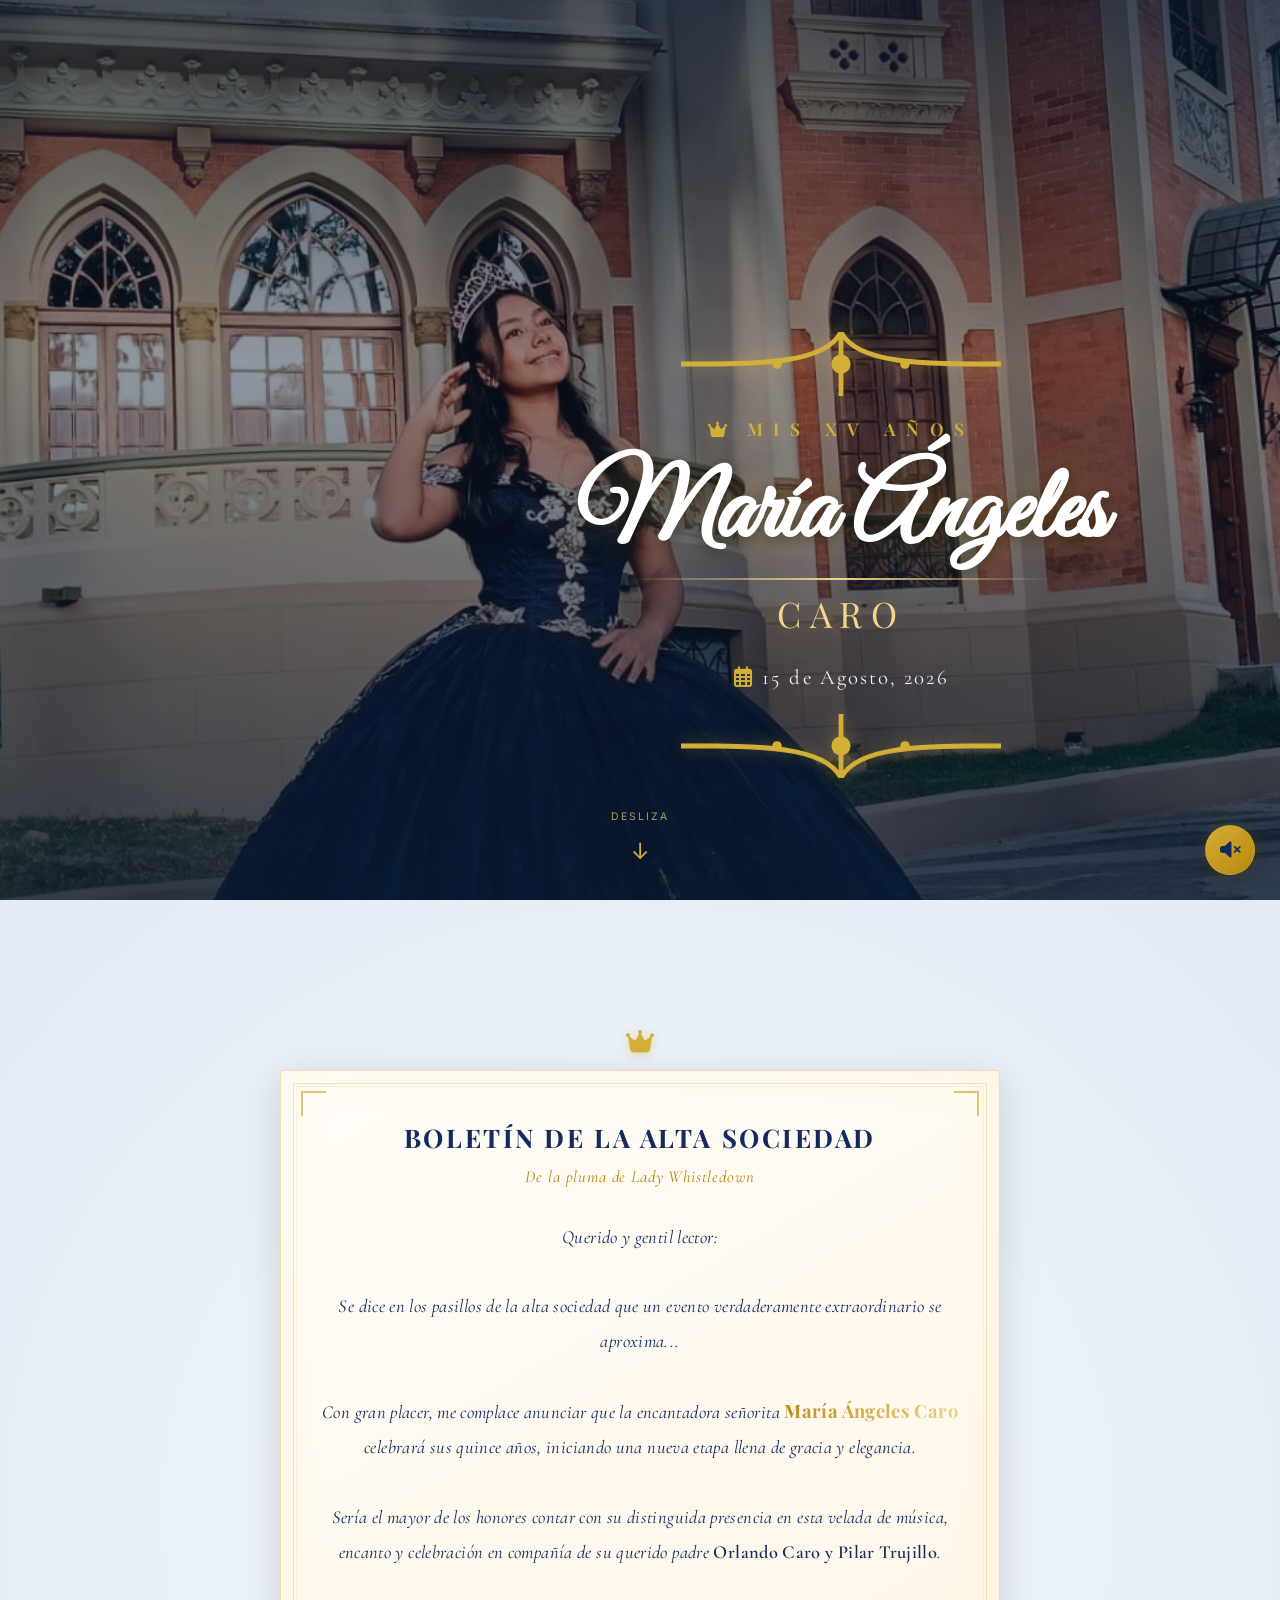
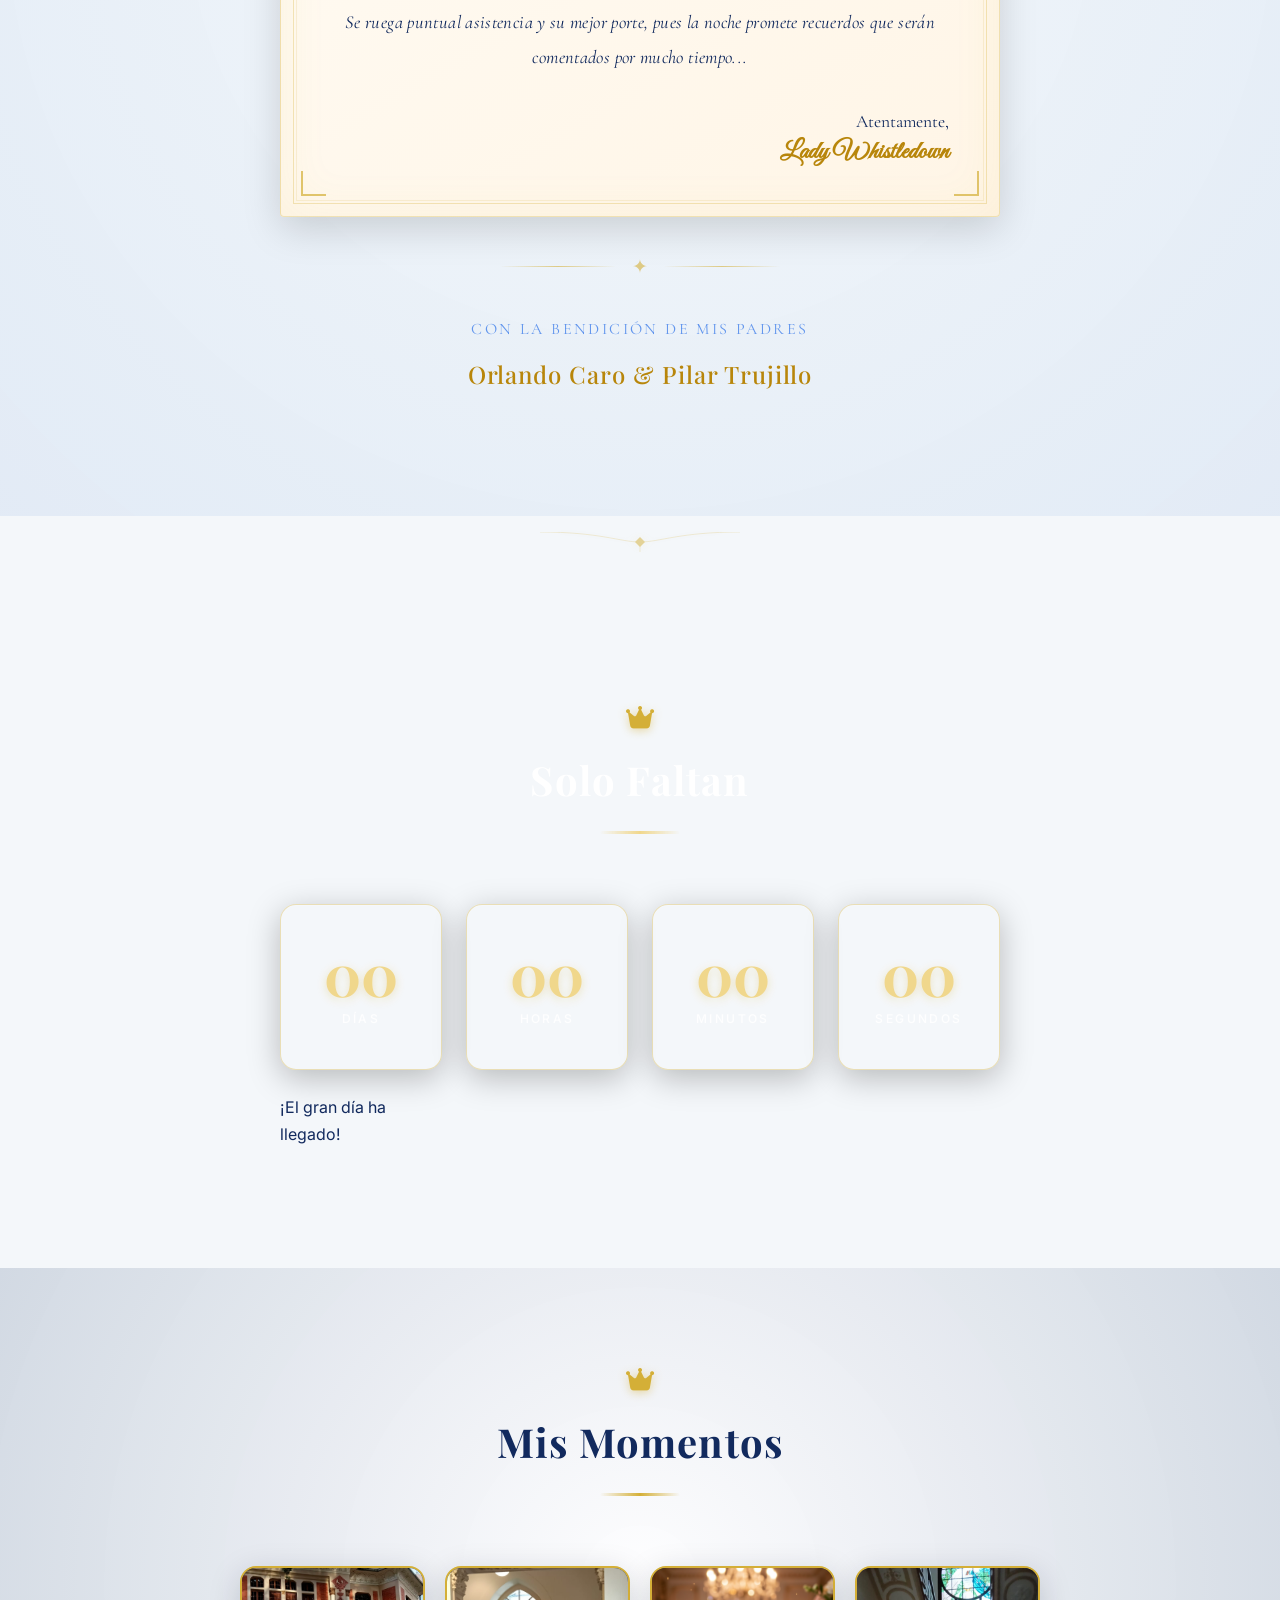
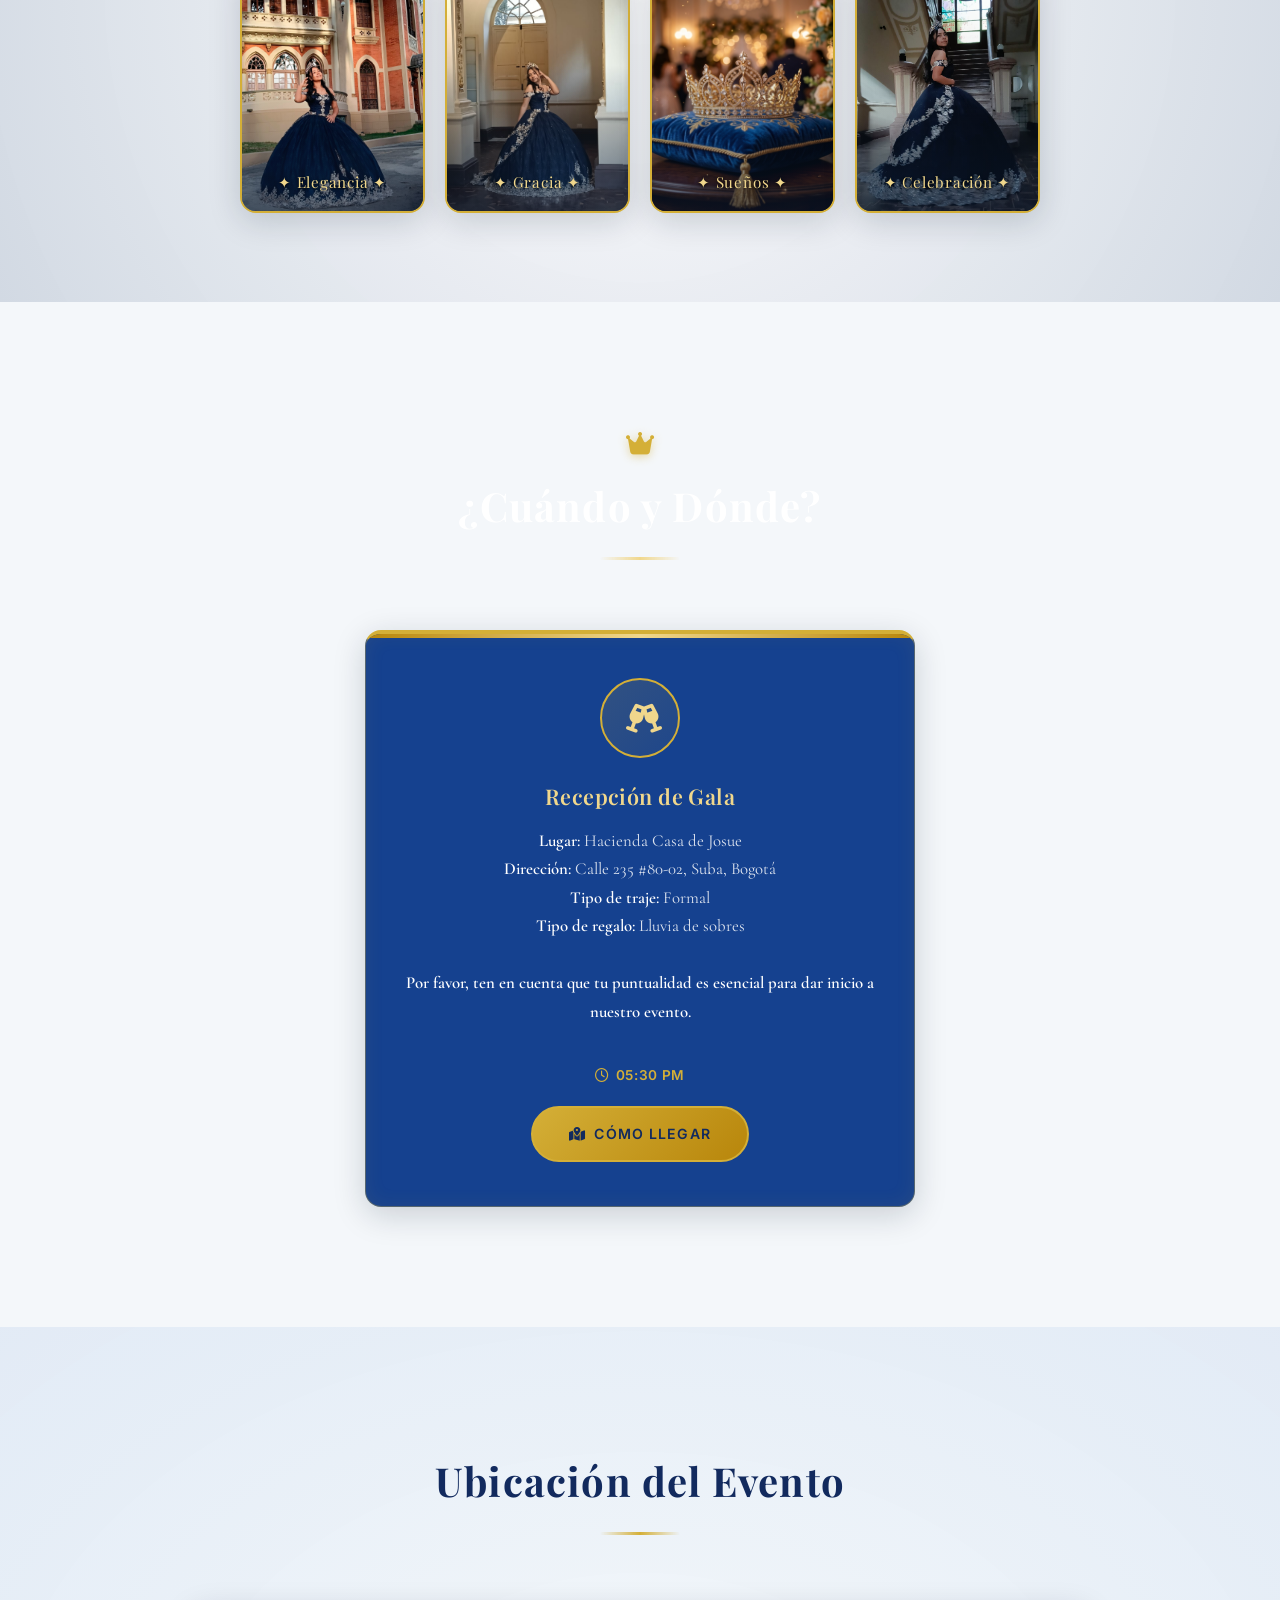
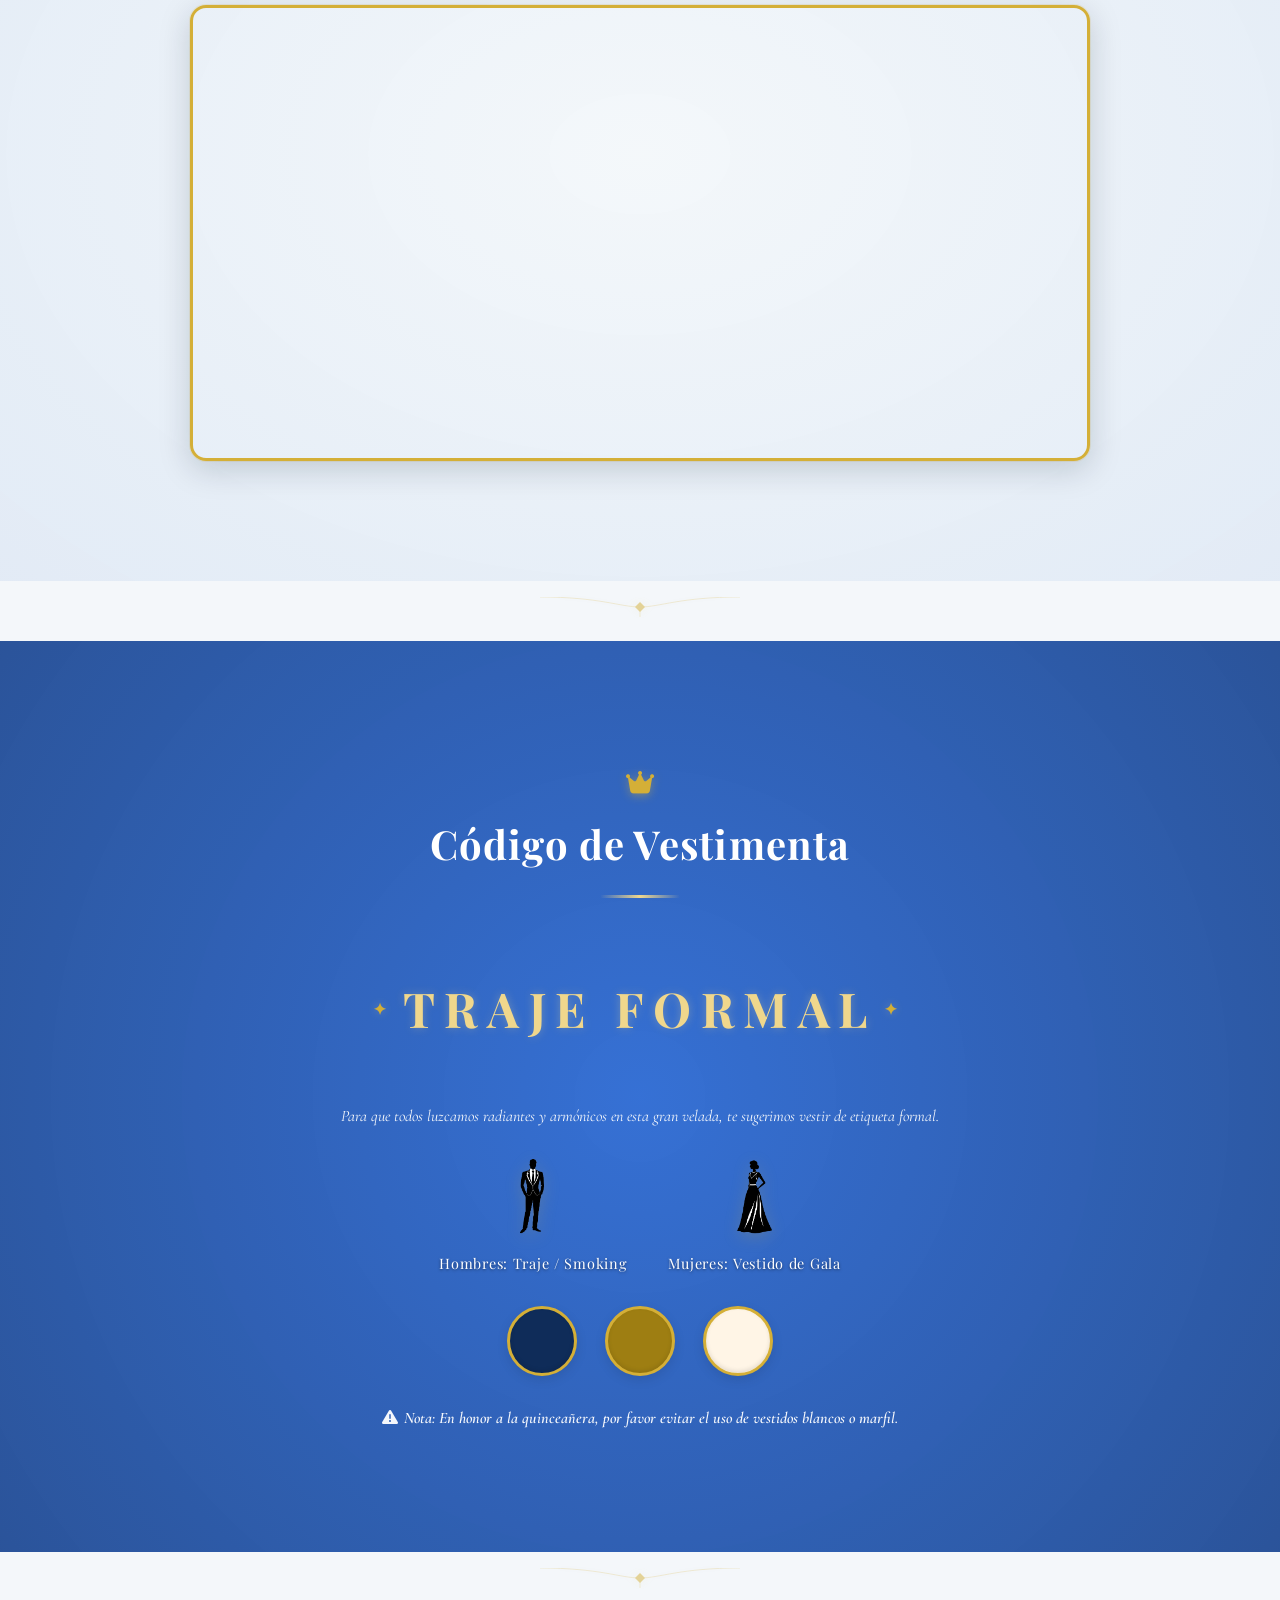
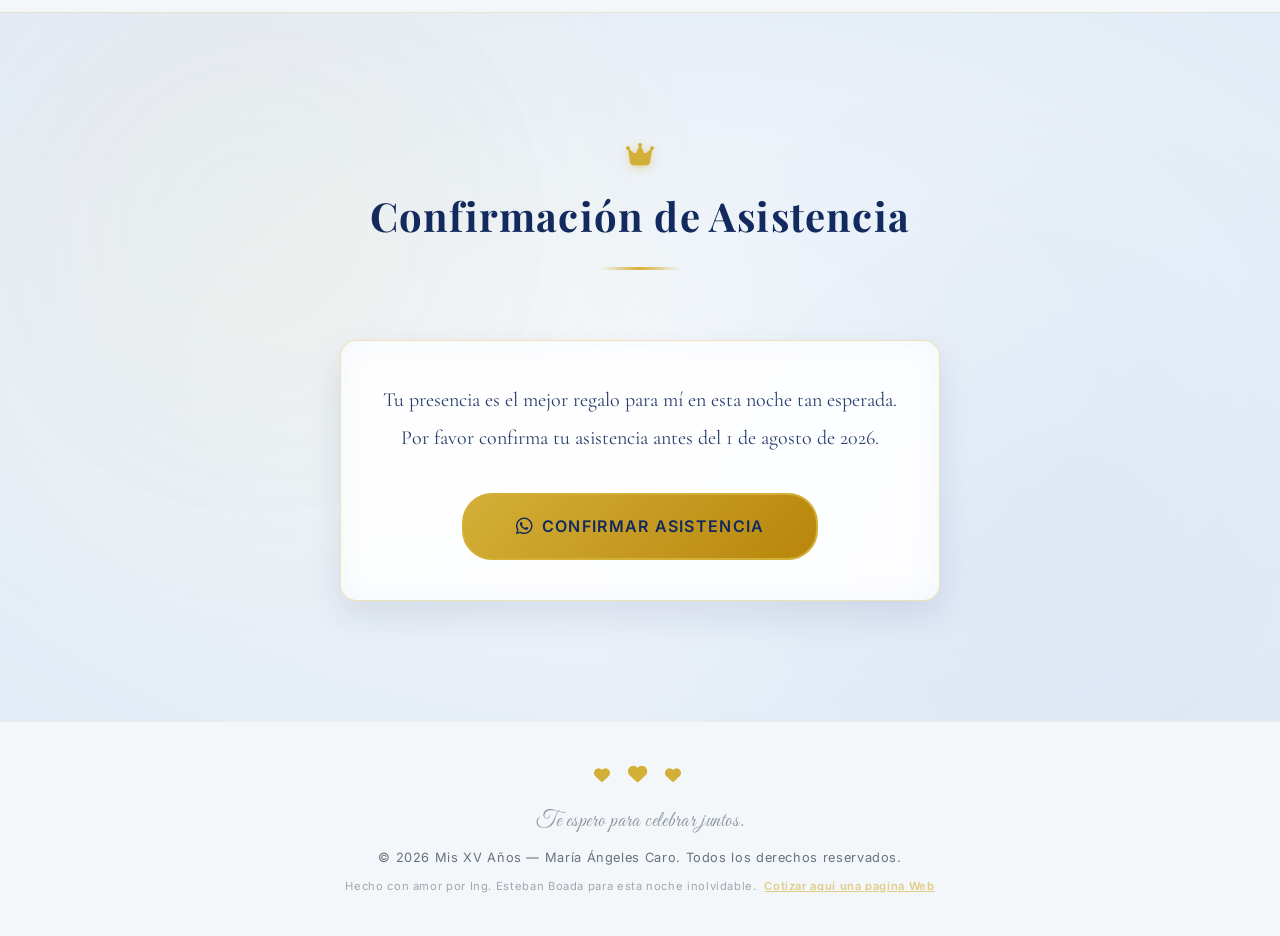
==== commit 3b0e1eb8: "proyecto: cambio de texto Pilar Trujillo" ====
--- a/invitacion.html
+++ b/invitacion.html
@@ -145,7 +145,7 @@
               <br><br>
               Sería el mayor de los honores contar con su distinguida presencia en esta velada de música, encanto y
               celebración en compañía de su querido padre <span
-                style="font-weight: 600; color: var(--color-dark); font-style: normal;">Orlando Caro</span>.
+                style="font-weight: 600; color: var(--color-dark); font-style: normal;">Orlando Caro y Pilar Trujillo</span>.
               <br><br>
               Se ruega puntual asistencia y su mejor porte, pues la noche promete recuerdos que serán comentados por
               mucho tiempo...
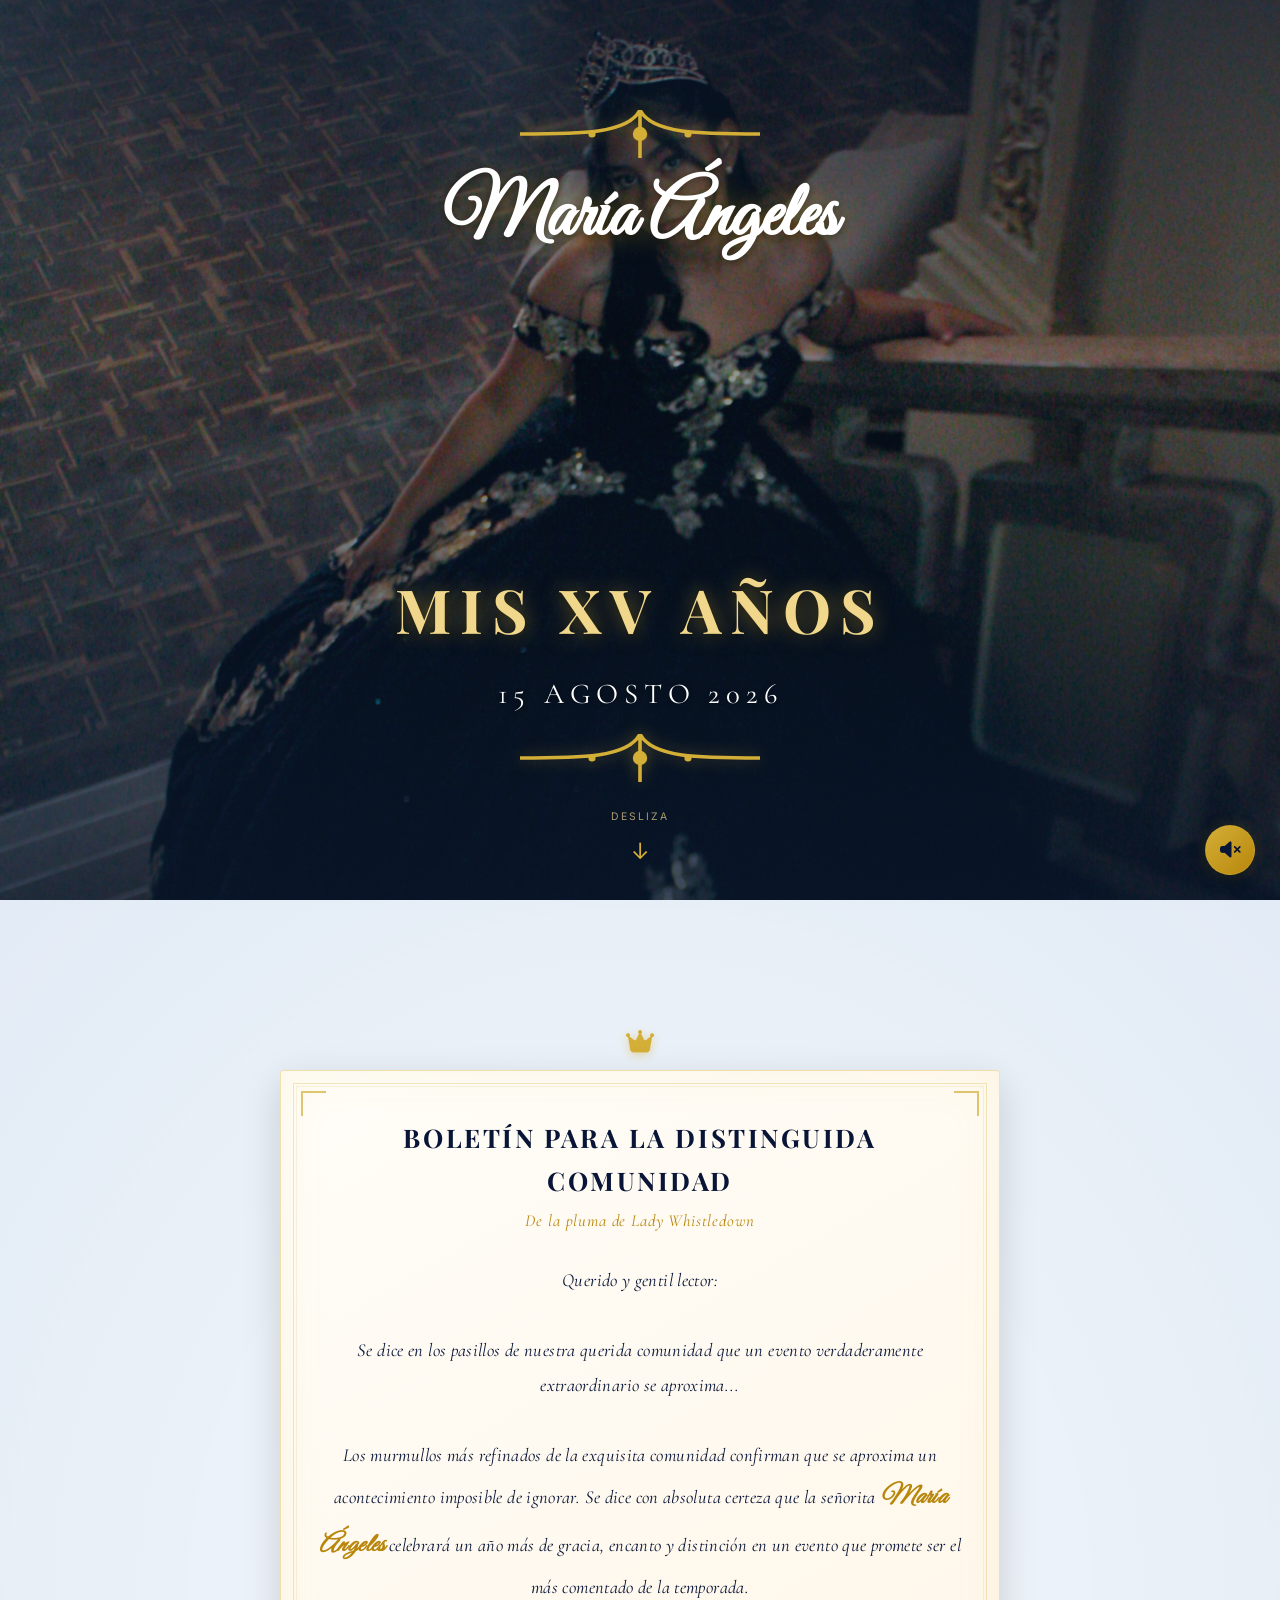
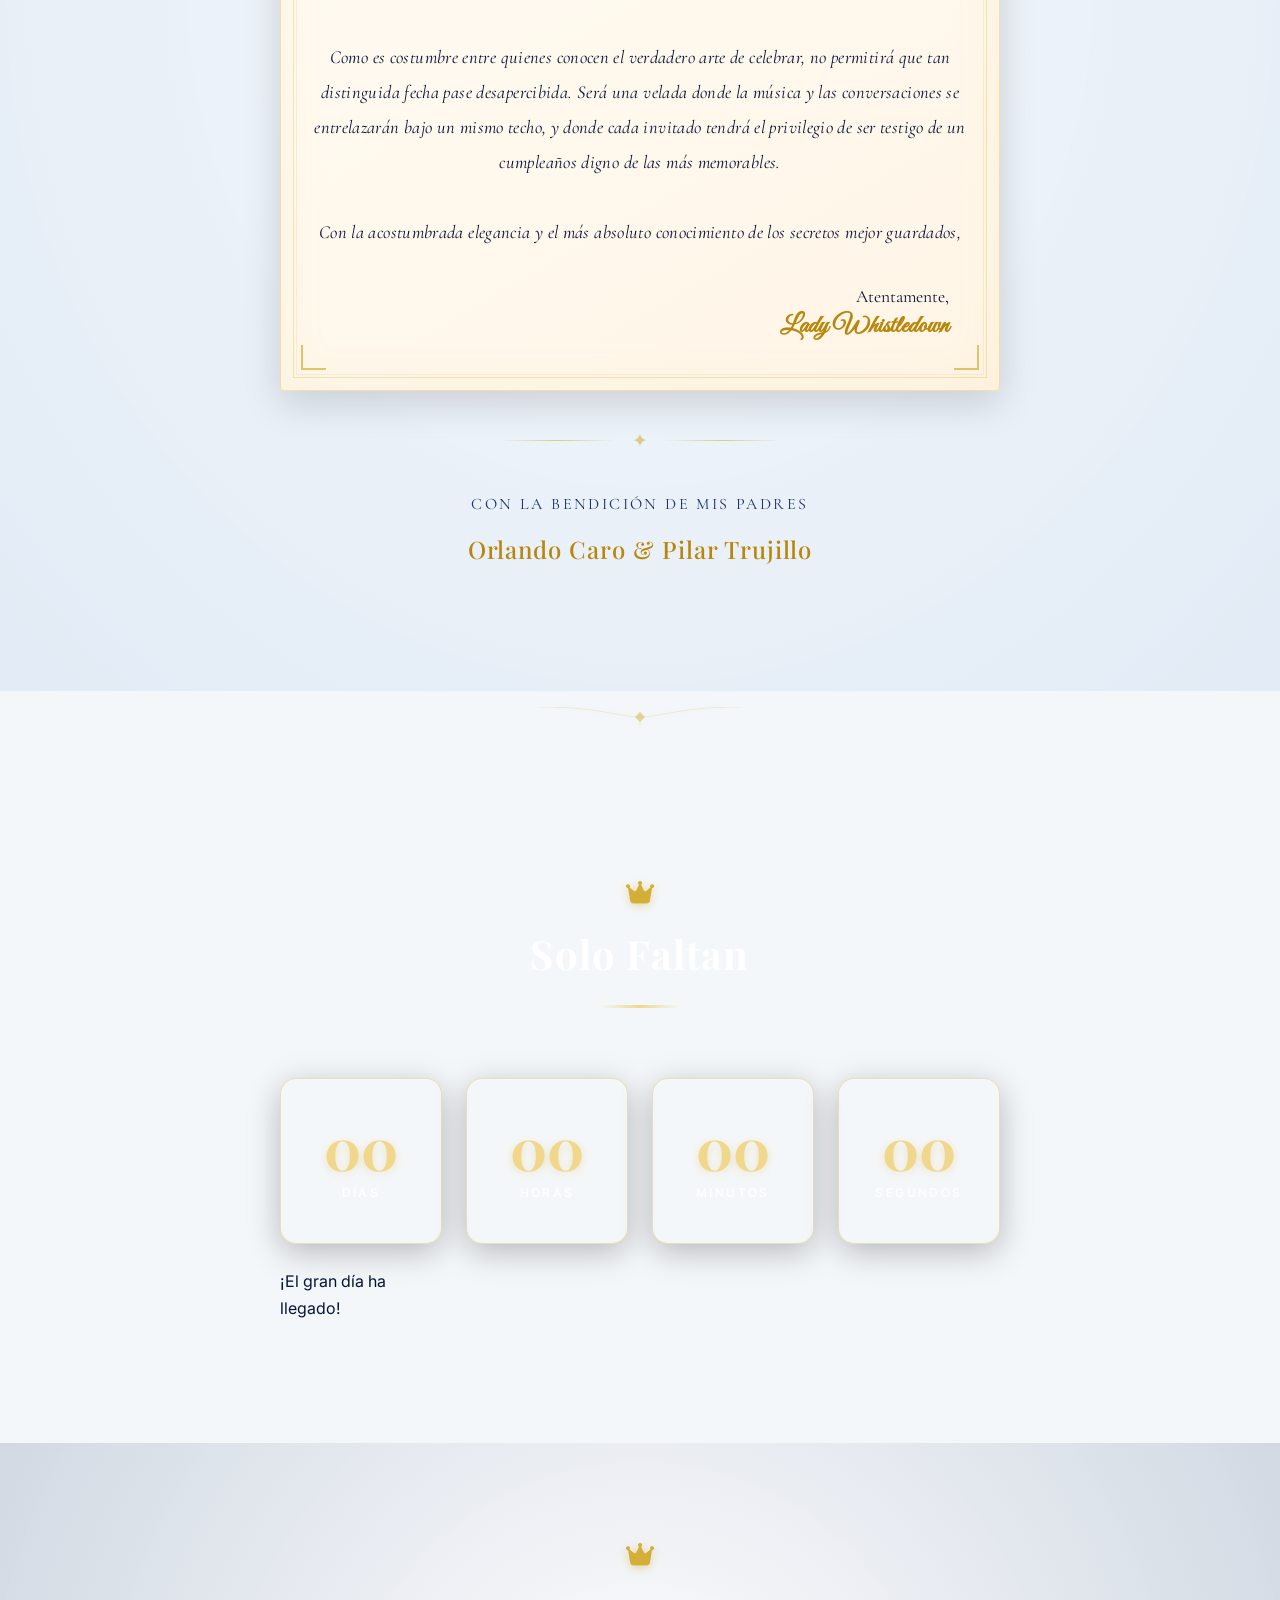
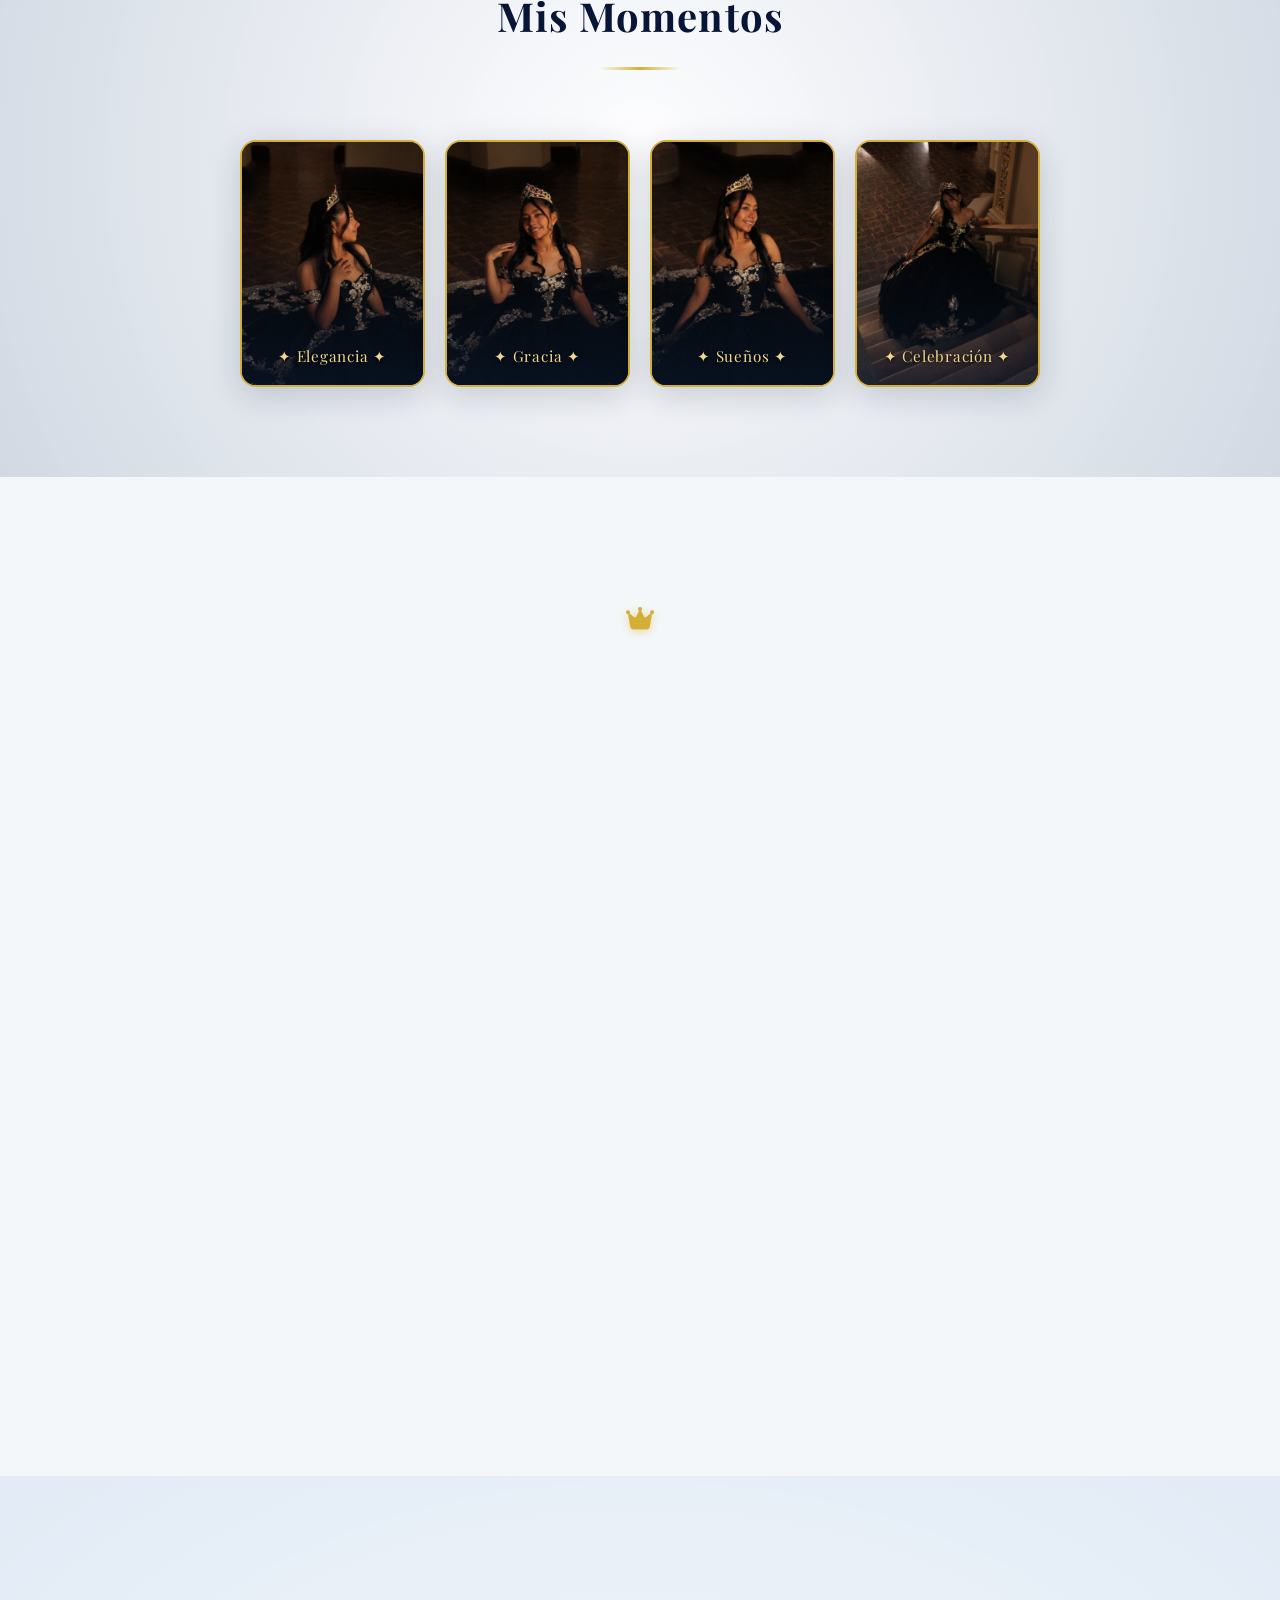
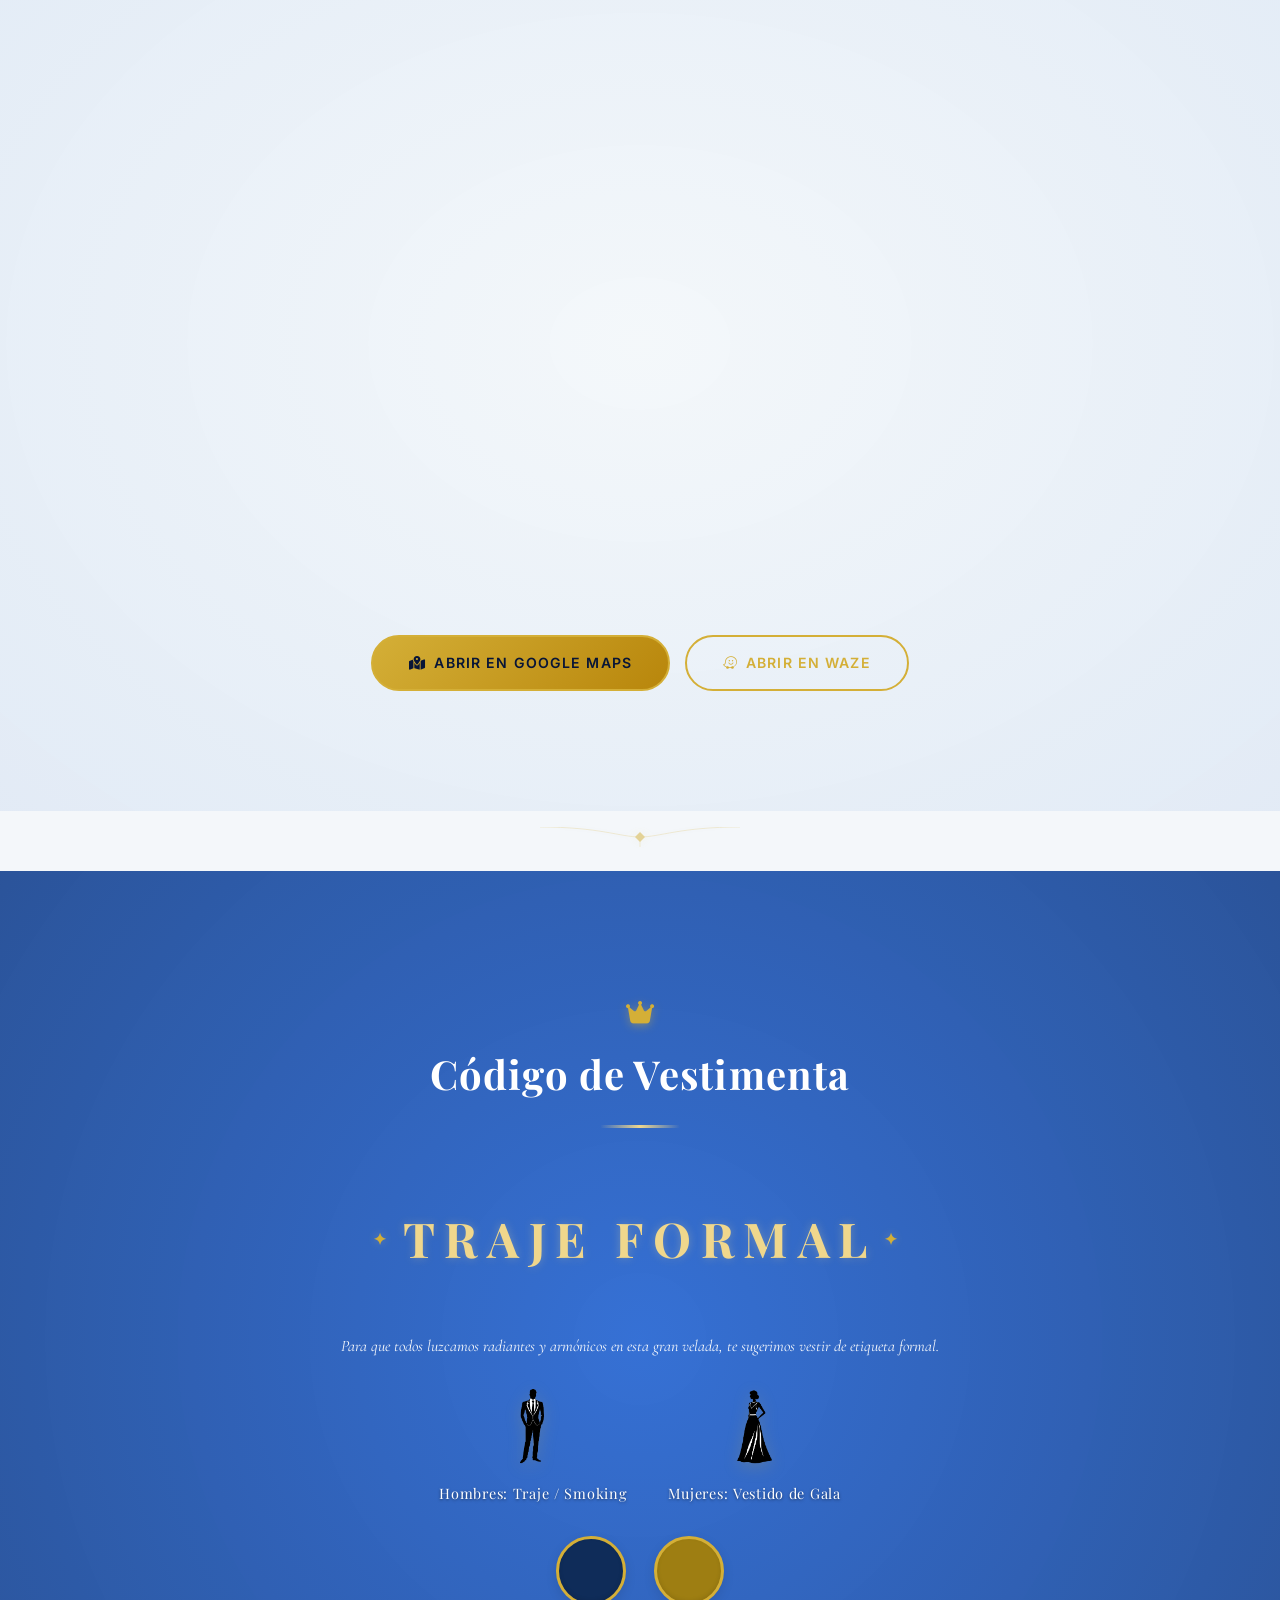
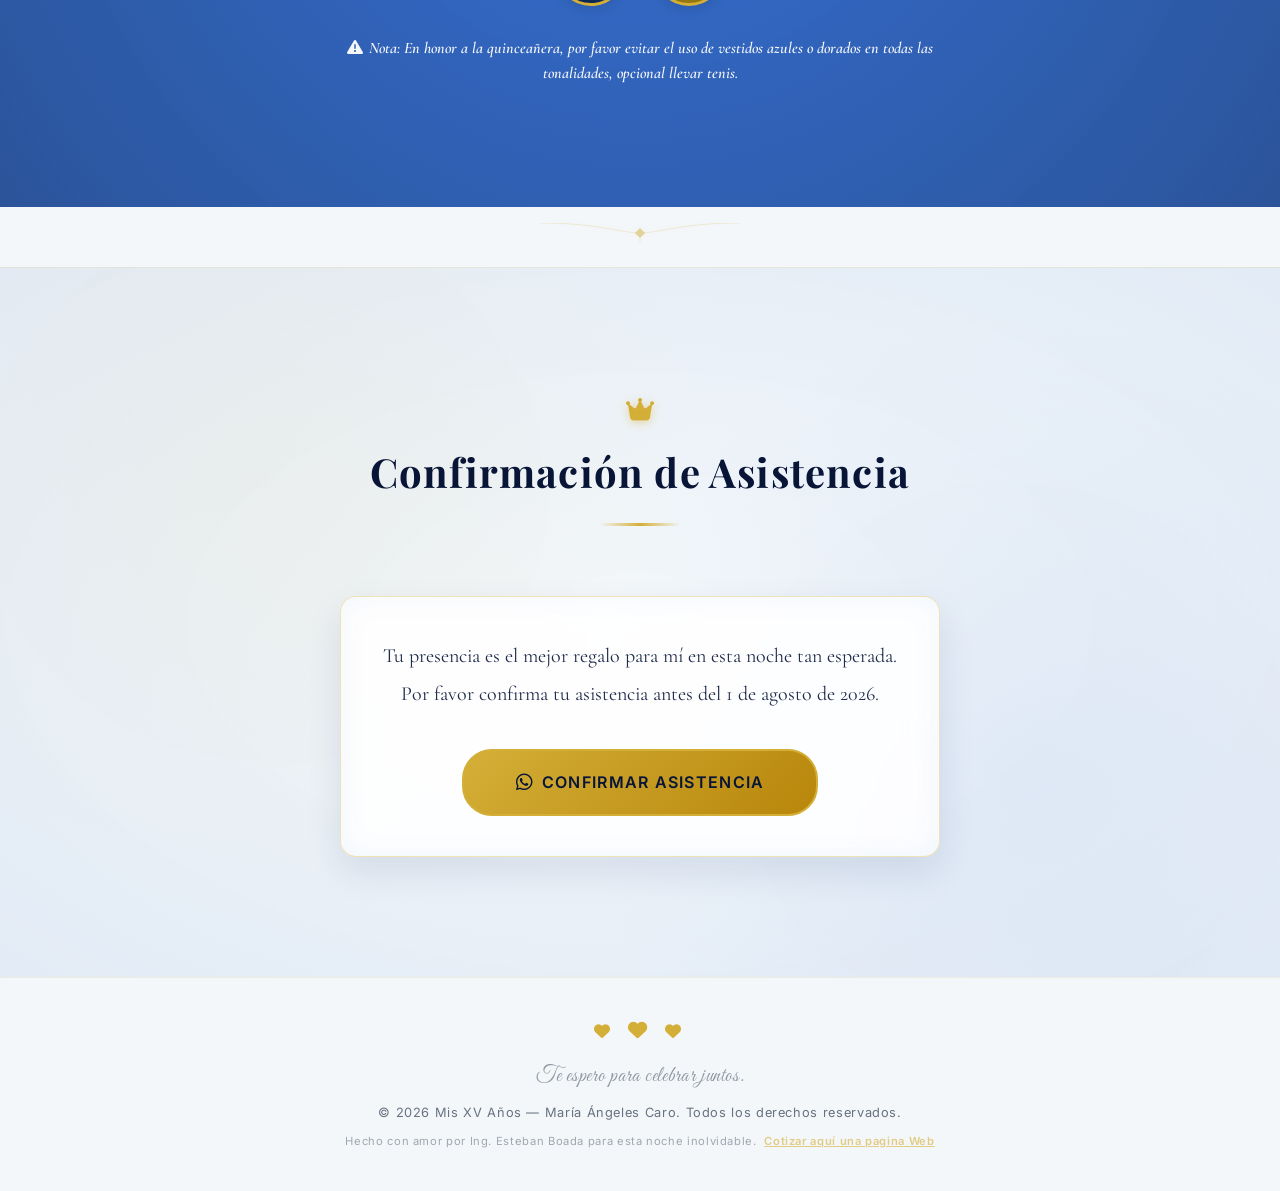
==== commit 0621add9: "Ajuste total de colores y secciones" ====
--- a/invitacion.html
+++ b/invitacion.html
@@ -32,6 +32,267 @@
 
   <!-- Main Stylesheet -->
   <link rel="stylesheet" href="css/styles.css">
+
+  <!-- Custom Hero Split Layout Styles -->
+  <style>
+    .hero {
+      display: block !important;
+      position: relative;
+    }
+
+    .hero__content-top {
+      position: absolute;
+      top: 6%;
+      left: 50%;
+      transform: translateX(-50%);
+      width: 90%;
+      max-width: 700px;
+      z-index: 10;
+      text-align: center;
+      display: flex;
+      flex-direction: column;
+      align-items: center;
+      padding: 20px;
+      box-sizing: border-box;
+    }
+
+    .hero__content-bottom {
+      position: absolute;
+      bottom: 6%;
+      left: 50%;
+      transform: translateX(-50%);
+      width: 90%;
+      max-width: 700px;
+      z-index: 10;
+      text-align: center;
+      display: flex;
+      flex-direction: column;
+      align-items: center;
+      padding: 20px;
+      box-sizing: border-box;
+    }
+
+    .hero__name-top {
+      font-family: var(--font-script);
+      font-size: clamp(2.8rem, 9vw, 4.8rem);
+      color: var(--color-white);
+      line-height: 1.1;
+      text-shadow: 0 0 30px rgba(212, 175, 55, 0.4), 0 2px 10px rgba(0, 0, 0, 0.6);
+      margin: 10px 0 0;
+      animation: fadeInUp 1.2s ease-out 0.4s both;
+    }
+
+    .hero__title-bottom {
+      font-family: var(--font-serif);
+      font-size: clamp(2rem, 7vw, 3.8rem);
+      color: var(--color-gold-light);
+      text-transform: uppercase;
+      letter-spacing: 0.15em;
+      font-weight: 700;
+      text-shadow: 0 0 20px rgba(212, 175, 55, 0.5), 0 2px 10px rgba(0, 0, 0, 0.7);
+      margin: 0 0 10px;
+      animation: fadeInUp 1.2s ease-out 0.6s both;
+    }
+
+    .hero__date-bottom {
+      font-family: var(--font-body-serif);
+      font-size: clamp(1.2rem, 4vw, 1.8rem);
+      color: var(--color-white);
+      text-transform: uppercase;
+      letter-spacing: 0.2em;
+      margin: 0 0 15px;
+      opacity: 0.95;
+      text-shadow: 0 2px 5px rgba(0, 0, 0, 0.5);
+      animation: fadeInUp 1.2s ease-out 0.8s both;
+    }
+
+    .hero__ornament-top {
+      width: clamp(140px, 35vw, 240px);
+      height: auto;
+      opacity: 0.85;
+      filter: drop-shadow(0 0 8px rgba(212, 175, 55, 0.4));
+      animation: fadeInDown 1.2s ease-out both;
+    }
+
+    .hero__ornament-bottom {
+      width: clamp(140px, 35vw, 240px);
+      height: auto;
+      opacity: 0.85;
+      filter: drop-shadow(0 0 8px rgba(212, 175, 55, 0.4));
+      transform: rotate(180deg);
+      animation: fadeInUp 1.2s ease-out 1s both;
+    }
+
+    .hero__scroll-indicator {
+      z-index: 12 !important;
+    }
+
+    /* Keep background image focal point looking great */
+    @media (min-width: 768px) {
+      .hero__content-top {
+        top: 10%;
+      }
+
+      .hero__content-bottom {
+        bottom: 10%;
+      }
+    }
+
+    /* Event Details Grid Overrides */
+    .details__grid {
+      display: flex;
+      flex-direction: column;
+      gap: 24px;
+      max-width: 480px;
+      margin: 0 auto;
+      width: 100%;
+    }
+
+    .detail-card {
+      height: 100%;
+      display: flex;
+      flex-direction: column;
+      box-sizing: border-box;
+    }
+
+    .detail-card__info {
+      flex-grow: 1;
+    }
+
+    .detail-card__time {
+      font-size: clamp(1.4rem, 4.5vw, 1.8rem) !important;
+      font-weight: 700 !important;
+      color: var(--color-gold-light) !important;
+      border-bottom: 2px solid rgba(212, 175, 55, 0.3) !important;
+      padding-bottom: 6px !important;
+      margin: 15px 0 !important;
+    }
+
+    .detail-card--minimal {
+      display: flex !important;
+      flex-direction: column !important;
+      justify-content: center !important;
+      align-items: center !important;
+      padding: 40px !important;
+    }
+
+    .detail-card__minimal-content {
+      display: flex;
+      flex-direction: column;
+      align-items: center;
+      justify-content: center;
+      gap: 20px;
+    }
+
+    .detail-card__icon--no-circle {
+      font-size: 4rem !important;
+      color: var(--color-gold-light) !important;
+      text-shadow: 0 0 20px rgba(212, 175, 55, 0.45) !important;
+      margin-bottom: 20px !important;
+      animation: floatIcon 3s infinite ease-in-out;
+    }
+
+    @keyframes floatIcon {
+
+      0%,
+      100% {
+        transform: translateY(0);
+      }
+
+      50% {
+        transform: translateY(-8px);
+      }
+    }
+
+    .detail-card__minimal-label {
+      font-family: var(--font-sans);
+      font-size: 1.15rem;
+      font-weight: 700;
+      letter-spacing: 0.2em;
+      text-transform: uppercase;
+      color: var(--color-gold) !important;
+      margin: 10px 0 0 !important;
+      text-shadow: 0 0 12px rgba(212, 175, 55, 0.35) !important;
+    }
+
+    .detail-card__title--large {
+      font-size: 1.8rem !important;
+      color: var(--color-white) !important;
+      margin: 5px 0 0 !important;
+      letter-spacing: 0.05em !important;
+      font-family: var(--font-serif) !important;
+      text-shadow: 0 2px 5px rgba(0, 0, 0, 0.5) !important;
+    }
+
+    @media (min-width: 768px) {
+      .details__grid {
+        display: grid !important;
+        grid-template-columns: 1fr 1fr !important;
+        max-width: 900px !important;
+        gap: 30px !important;
+      }
+    }
+
+    /* Preloader Overrides */
+    .preloader {
+      background-image: linear-gradient(rgba(8, 21, 55, 0.75), rgba(8, 21, 55, 0.75)), url('assets/images/quinceanera3.jpg') !important;
+      background-size: cover !important;
+      background-position: center !important;
+      background-repeat: no-repeat !important;
+    }
+
+    .preloader__heart {
+      position: relative;
+      display: flex !important;
+      align-items: center !important;
+      justify-content: center !important;
+      width: 110px !important;
+      height: 110px !important;
+      color: #081537 !important;
+    }
+
+    .preloader__heart svg {
+      width: 60px !important;
+      height: 60px !important;
+      fill: #081537 !important;
+      animation: heartbeat 1.2s ease-in-out infinite;
+      filter: drop-shadow(0 0 10px rgba(8, 21, 55, 0.4));
+      background: rgba(255, 255, 255, 0.9) !important;
+      border-radius: 50% !important;
+      padding: 12px !important;
+      box-shadow: 0 4px 15px rgba(0, 0, 0, 0.2) !important;
+      z-index: 2 !important;
+    }
+
+    /* Golden loading spinner ring surrounding the blue heart */
+    .preloader__heart::after {
+      content: '';
+      position: absolute;
+      inset: 0;
+      border: 3px solid rgba(212, 175, 55, 0.15);
+      /* Light gold track */
+      border-top: 3px solid var(--color-gold);
+      /* Solid gold spinner line */
+      border-radius: 50%;
+      animation: spinPreloader 1.5s linear infinite;
+      filter: drop-shadow(0 0 8px rgba(212, 175, 55, 0.5));
+    }
+
+    @keyframes spinPreloader {
+      0% {
+        transform: rotate(0deg);
+      }
+
+      100% {
+        transform: rotate(360deg);
+      }
+    }
+
+    .preloader__text {
+      display: none !important;
+      /* Hide loading name so only the heart is visible */
+    }
+  </style>
 </head>
 
 <body>
@@ -42,9 +303,8 @@
   </audio>
 
   <!-- Pre-recorded Lady Whistledown Voiceover (Latin Spanish MP3) -->
-  <!-- Save your voiceover file as assets/audio/lady-whistledown.mp3 to play it here -->
   <audio id="voiceover-audio" preload="auto">
-    <source src="assets/audio/lady-whistledown.mp3" type="audio/mp3">
+    <source src="assets/sound/Invitacion-XV.mp3" type="audio/mp3">
   </audio>
 
 
@@ -72,9 +332,9 @@
 
     <div class="hero__overlay"></div>
 
-    <div class="hero__content">
-      <!-- Top Ornament -->
-      <div class="hero__ornament--top">
+    <!-- Top Content: centered at the top of the screen -->
+    <div class="hero__content-top">
+      <div class="hero__ornament-top">
         <svg viewBox="0 0 100 20" fill="none" xmlns="http://www.w3.org/2000/svg">
           <path d="M50 0C55 10 75 10 100 10M50 0C45 10 25 10 0 10M50 0V20" stroke="var(--color-gold)" stroke-width="1.5"
             stroke-linecap="round" />
@@ -83,20 +343,14 @@
           <circle cx="70" cy="10" r="1.5" fill="var(--color-gold)" />
         </svg>
       </div>
-
-
-
-      <!-- Text Header Info -->
-      <span class="hero__subtitle"><i class="fa-solid fa-crown"
-          style="color: var(--color-gold); margin-right: 8px;"></i>Mis XV Años</span>
-      <h1 class="hero__name">María Ángeles</h1>
-      <span class="hero__lastname">Caro</span>
-
-      <p class="hero__date"><i class="fa-regular fa-calendar-days"
-          style="color: var(--color-gold); margin-right: 8px;"></i>15 de Agosto, 2026</p>
-
-      <!-- Bottom Ornament -->
-      <div class="hero__ornament--bottom">
+      <h1 class="hero__name-top">María Ángeles</h1>
+    </div>
+
+    <!-- Bottom Content: centered at the bottom of the screen -->
+    <div class="hero__content-bottom">
+      <h2 class="hero__title-bottom">MIS XV AÑOS</h2>
+      <p class="hero__date-bottom">15 AGOSTO 2026</p>
+      <div class="hero__ornament-bottom">
         <svg viewBox="0 0 100 20" fill="none" xmlns="http://www.w3.org/2000/svg">
           <path d="M50 0C55 10 75 10 100 10M50 0C45 10 25 10 0 10M50 0V20" stroke="var(--color-gold)" stroke-width="1.5"
             stroke-linecap="round" />
@@ -129,7 +383,7 @@
           <div class="parchment-letter__corner-ornament parchment-letter__corner-ornament--br"></div>
 
           <div class="parchment-letter__header">
-            <h3>Boletín de la Alta Sociedad</h3>
+            <h3>Boletín para la distinguida comunidad</h3>
             <p class="parchment-letter__subtitle">De la pluma de Lady Whistledown</p>
           </div>
 
@@ -137,18 +391,20 @@
             <p id="lady-whistledown-text" class="invitation__text">
               Querido y gentil lector:
               <br><br>
-              Se dice en los pasillos de la alta sociedad que un evento verdaderamente extraordinario se aproxima...
+              Se dice en los pasillos de nuestra querida comunidad que un evento verdaderamente extraordinario se
+              aproxima...
               <br><br>
-              Con gran placer, me complace anunciar que la encantadora señorita <span class="text-gold-gradient"
-                style="font-family: var(--font-serif); font-weight: 700; font-style: normal;">María Ángeles Caro</span>
-              celebrará sus quince años, iniciando una nueva etapa llena de gracia y elegancia.
+              Los murmullos más refinados de la exquisita comunidad confirman que se aproxima un acontecimiento
+              imposible de ignorar. Se dice con absoluta certeza que la señorita <strong class="emphasis"
+                style="font-size: 1.6rem; color: var(--color-gold-dark);">María Ángeles</strong> celebrará un año más de
+              gracia, encanto y distinción en un evento que promete ser el más comentado de la temporada.
               <br><br>
-              Sería el mayor de los honores contar con su distinguida presencia en esta velada de música, encanto y
-              celebración en compañía de su querido padre <span
-                style="font-weight: 600; color: var(--color-dark); font-style: normal;">Orlando Caro y Pilar Trujillo</span>.
+              Como es costumbre entre quienes conocen el verdadero arte de celebrar, no permitirá que tan distinguida
+              fecha pase desapercibida. Será una velada donde la música y las conversaciones se entrelazarán bajo un
+              mismo techo, y donde cada invitado tendrá el privilegio de ser testigo de un cumpleaños digno de las más
+              memorables.
               <br><br>
-              Se ruega puntual asistencia y su mejor porte, pues la noche promete recuerdos que serán comentados por
-              mucho tiempo...
+              Con la acostumbrada elegancia y el más absoluto conocimiento de los secretos mejor guardados,
             </p>
 
             <p class="parchment-letter__signature">
@@ -232,25 +488,25 @@
       <div class="gallery__grid">
         <div class="gallery__item reveal reveal--scale" data-delay="0">
           <div class="gallery__card">
-            <img src="assets/images/quinceanera.jpg" alt="María Ángeles Caro 1">
+            <img src="assets/images/IMG_0401.jpg" alt="María Ángeles Caro 1">
             <div class="gallery__overlay-text">✦ Elegancia ✦</div>
           </div>
         </div>
         <div class="gallery__item reveal reveal--scale" data-delay="100">
           <div class="gallery__card">
-            <img src="assets/images/quince5.jpeg" alt="María Ángeles Caro 2">
+            <img src="assets/images/IMG_0409.jpg" alt="María Ángeles Caro 2">
             <div class="gallery__overlay-text">✦ Gracia ✦</div>
           </div>
         </div>
         <div class="gallery__item reveal reveal--scale" data-delay="200">
           <div class="gallery__card">
-            <img src="assets/images/quinceanera3.jpg" alt="María Ángeles Caro 3">
+            <img src="assets/images/IMG_0412.jpg" alt="María Ángeles Caro 3">
             <div class="gallery__overlay-text">✦ Sueños ✦</div>
           </div>
         </div>
         <div class="gallery__item reveal reveal--scale" data-delay="300">
           <div class="gallery__card">
-            <img src="assets/images/quince8.jpeg" alt="María Ángeles Caro 4">
+            <img src="assets/images/IMG_0212.jpg" alt="María Ángeles Caro 4">
             <div class="gallery__overlay-text">✦ Celebración ✦</div>
           </div>
         </div>
@@ -277,11 +533,9 @@
           <h3 class="detail-card__title">Recepción de Gala</h3>
           <p class="detail-card__info">
             <strong>Lugar:</strong> Hacienda Casa de Josue<br>
-            <strong>Dirección:</strong> Calle 235 #80-02, Suba, Bogotá<br>
-            <strong>Tipo de traje: </strong>Formal<br>
-            <strong>Tipo de regalo: </strong>Lluvia de sobres<br><br>
+            <strong>Dirección:</strong> Calle 235 #80-02, Suba, Bogotá<br><br>
             <strong>Por favor, ten en cuenta que tu puntualidad es esencial para dar inicio a nuestro
-              evento.</strong><br><br>
+              evento.</strong>
           </p>
           <span class="detail-card__time"><i class="fa-regular fa-clock" style="margin-right: 6px;"></i>05:30 PM</span>
           <div class="detail-card__btn">
@@ -290,6 +544,17 @@
             </a>
           </div>
         </div>
+
+        <!-- Card 2: Lluvia de Sobres -->
+        <div class="detail-card detail-card--minimal reveal reveal-center" data-delay="150">
+          <div class="detail-card__minimal-content">
+            <div class="detail-card__icon--no-circle">
+              <i class="fa-solid fa-envelope"></i>
+            </div>
+            <span class="detail-card__minimal-label">Tipo de Regalo</span>
+            <h3 class="detail-card__title detail-card__title--large">Lluvia de Sobres</h3>
+          </div>
+        </div>
       </div>
     </div>
   </section>
@@ -302,12 +567,25 @@
       <h2 class="section__title reveal">Ubicación del Evento</h2>
 
       <div class="map__wrapper reveal reveal--scale">
-        <!-- Interactive Google Maps Frame targeting Autopista Norte KM 19, Chía, Cundinamarca -->
+        <!-- Interactive Google Maps Frame targeting Hacienda Casa de Josue, Calle 235 #80-02, Suba, Bogotá -->
         <iframe
-          src="https://maps.google.com/maps?q=Autopista%20Norte%20km%2019,%20Ch%C3%ADa,%20Cundinamarca&t=&z=14&ie=UTF8&iwloc=&output=embed"
+          src="https://maps.google.com/maps?q=Hacienda%20Casa%20de%20Josue%20Calle%20235%20%2380-02%20Suba%20Bogota&t=&z=16&ie=UTF8&iwloc=&output=embed"
           allowfullscreen="" loading="lazy" referrerpolicy="no-referrer-when-downgrade"
           title="Google Map - Ubicación de los XV de María Ángeles Caro">
         </iframe>
+      </div>
+
+      <div class="map__actions reveal"
+        style="text-align: center; margin-top: 25px; display: flex; justify-content: center; gap: 15px; flex-wrap: wrap;">
+        <a href="https://maps.google.com/?q=Hacienda+Casa+de+Josue+Calle+235+%2380-02+Suba+Bogota" target="_blank"
+          rel="noopener noreferrer" class="btn btn--primary">
+          <i class="fa-solid fa-map-location-dot"></i> Abrir en Google Maps
+        </a>
+        <a href="https://waze.com/ul?q=Hacienda+Casa+de+Josue+Calle+235+%2380-02+Suba+Bogota" target="_blank"
+          rel="noopener noreferrer" class="btn btn--outline"
+          style="display: inline-flex; align-items: center; gap: 8px;">
+          <i class="fa-brands fa-waze"></i> Abrir en Waze
+        </a>
       </div>
     </div>
   </section>
@@ -360,13 +638,11 @@
             data-color="Azul Elegante"></div>
           <div class="dresscode__color-swatch dresscode__color-swatch--tooltip" style="background-color: #9e7e12;"
             data-color="Dorado Noche"></div>
-          <div class="dresscode__color-swatch dresscode__color-swatch--tooltip" style="background-color: #FFF5E6;"
-            data-color="Champagne"></div>
         </div>
 
         <p class="dresscode__note dresscode__note--warn">
           <i class="fa-solid fa-triangle-exclamation" style="margin-right: 6px;"></i>Nota: En honor a la quinceañera,
-          por favor evitar el uso de vestidos blancos o marfil.
+          por favor evitar el uso de vestidos azules o dorados en todas las tonalidades, opcional llevar tenis.
         </p>
       </div>
     </div>
@@ -439,7 +715,7 @@
   </button>
 
   <!-- Main JavaScript File -->
-  <script src="js/main.js"></script>
+  <script src="js/main.js?v=2"></script>
 </body>
 
 </html>
--- a/css/styles.css
+++ b/css/styles.css
@@ -9,12 +9,12 @@
    ---------------------------------------------------------- */
 :root {
   /* ── Blues ── */
-  --color-primary: #1B5ECF;
-  /* Vibrant Sapphire Blue */
-  --color-primary-dark: #15418F;
-  /* Lighter Royal Dark Blue */
-  --color-primary-light: #6195ED;
-  /* Luminous Cornflower Blue */
+  --color-primary: #081537;
+  /* Deep Midnight Blue (formerly Vibrant Sapphire Blue #1B5ECF) */
+  --color-primary-dark: #030a1c;
+  /* Darker Midnight Blue (formerly #15418F) */
+  --color-primary-light: #162f6d;
+  /* Lighter Midnight Accent (formerly Luminous Cornflower Blue #6195ED) */
 
   /* ── Golds ── */
   --color-gold: #D4AF37;
@@ -27,17 +27,17 @@
   /* Cool off-white */
   --color-cream: #EBF1F7;
   /* Cool light blue/gray cream */
-  --color-dark: #122A5E;
+  --color-dark: #081537;
   /* Rich deep royal instead of navy midnight */
-  --color-dark-alt: #1B3B80;
+  --color-dark-alt: #0c1f4e;
   /* Brighter secondary dark */
 
   /* ── Text ── */
-  --color-text: #122A5E;
+  --color-text: #081537;
   --color-text-light: #FFFFFF;
 
   /* ── Overlay ── */
-  --color-overlay: rgba(18, 42, 94, 0.7);
+  --color-overlay: rgba(8, 21, 55, 0.7);
 
   /* ── Fonts ── */
   --font-script: 'Great Vibes', cursive;
@@ -542,7 +542,7 @@
   position: relative;
   background: linear-gradient(to bottom,
       rgba(18, 42, 94, 0.7) 0%,
-      rgba(18, 42, 94, 0.85) 100%), url('../assets/images/quinceanera3.jpg');
+      rgba(18, 42, 94, 0.85) 100%), url('../assets/images/quinceanera2.jpeg');
   background-size: cover;
   background-position: center;
   background-repeat: no-repeat;
@@ -2407,7 +2407,7 @@
   width: 150vmax;
   height: 150vmax;
   border-radius: 50%;
-  background: radial-gradient(circle, #F0D78C 0%, #D4AF37 50%, #B8860B 100%);
+  background: radial-gradient(circle, #162f6d 0%, #081537 70%, #030a1c 100%);
   z-index: 10200;
   transition: transform 0.8s cubic-bezier(0.16, 1, 0.3, 1);
   pointer-events: none;
@@ -2654,6 +2654,163 @@
   stroke: var(--color-gold-light) !important;
 }
 
+/* ── Lightbox Gallery Modal ── */
+.gallery__card {
+  cursor: pointer;
+}
+
+.lightbox-modal {
+  position: fixed;
+  inset: 0;
+  background-color: rgba(10, 25, 47, 0.95);
+  z-index: 99999;
+  display: flex;
+  align-items: center;
+  justify-content: center;
+  opacity: 0;
+  visibility: hidden;
+  transition: opacity 0.4s ease, visibility 0.4s ease;
+  backdrop-filter: blur(8px);
+}
+
+.lightbox-modal.active {
+  opacity: 1;
+  visibility: visible;
+}
+
+.lightbox-modal__content {
+  position: relative;
+  max-width: 90%;
+  max-height: 85vh;
+  display: flex;
+  flex-direction: column;
+  align-items: center;
+}
+
+.lightbox-modal__img {
+  max-width: 100%;
+  max-height: 75vh;
+  object-fit: contain;
+  border-radius: var(--radius-md);
+  border: 3px solid var(--color-gold);
+  box-shadow: 0 10px 40px rgba(0, 0, 0, 0.8), 0 0 30px rgba(212, 175, 55, 0.25);
+  transform: scale(0.9);
+  transition: transform 0.4s cubic-bezier(0.34, 1.56, 0.64, 1);
+}
+
+.lightbox-modal.active .lightbox-modal__img {
+  transform: scale(1);
+}
+
+.lightbox-modal__caption {
+  font-family: var(--font-serif);
+  color: var(--color-gold-light);
+  font-size: 1.2rem;
+  letter-spacing: 0.1em;
+  margin-top: 15px;
+  text-align: center;
+  text-shadow: 0 2px 4px rgba(0, 0, 0, 0.8);
+}
+
+.lightbox-modal__close {
+  position: absolute;
+  top: -45px;
+  right: 0;
+  background: transparent;
+  border: none;
+  color: var(--color-white);
+  font-size: 2.2rem;
+  cursor: pointer;
+  transition: color var(--transition-fast), transform var(--transition-fast);
+  outline: none;
+}
+
+.lightbox-modal__close:hover {
+  color: var(--color-gold);
+  transform: scale(1.1);
+}
+
+/* Hide scrollbar when lightbox is open */
+body.lightbox-open {
+  overflow: hidden !important;
+}
+
+.lightbox-modal__arrow {
+  position: absolute;
+  top: 50%;
+  transform: translateY(-50%);
+  background: transparent;
+  border: none;
+  color: var(--color-white);
+  font-size: 3rem;
+  padding: 15px;
+  cursor: pointer;
+  z-index: 100000;
+  transition: color var(--transition-fast), transform var(--transition-fast);
+  outline: none;
+  user-select: none;
+}
+
+.lightbox-modal__arrow:hover {
+  color: var(--color-gold);
+  transform: translateY(-50%) scale(1.15);
+}
+
+.lightbox-modal__arrow:active {
+  transform: translateY(-50%) scale(0.95);
+}
+
+.lightbox-modal__arrow--prev {
+  left: -80px;
+}
+
+.lightbox-modal__arrow--next {
+  right: -80px;
+}
+
+/* Responsiveness for arrows */
+@media (max-width: 900px) {
+  .lightbox-modal__arrow--prev {
+    left: -60px;
+  }
+  .lightbox-modal__arrow--next {
+    right: -60px;
+  }
+}
+
+@media (max-width: 768px) {
+  .lightbox-modal__arrow {
+    font-size: 2.2rem;
+    padding: 10px;
+  }
+  .lightbox-modal__arrow--prev {
+    left: 15px;
+    background: rgba(10, 25, 47, 0.5);
+    border-radius: 50%;
+    width: 45px;
+    height: 45px;
+    display: flex;
+    align-items: center;
+    justify-content: center;
+    border: 1px solid rgba(212, 175, 55, 0.3);
+  }
+  .lightbox-modal__arrow--next {
+    right: 15px;
+    background: rgba(10, 25, 47, 0.5);
+    border-radius: 50%;
+    width: 45px;
+    height: 45px;
+    display: flex;
+    align-items: center;
+    justify-content: center;
+    border: 1px solid rgba(212, 175, 55, 0.3);
+  }
+  .lightbox-modal__arrow--prev:hover,
+  .lightbox-modal__arrow--next:hover {
+    transform: scale(1.1);
+  }
+}
+
 /* ----------------------------------------------------------
    END OF STYLESHEET
    ---------------------------------------------------------- */
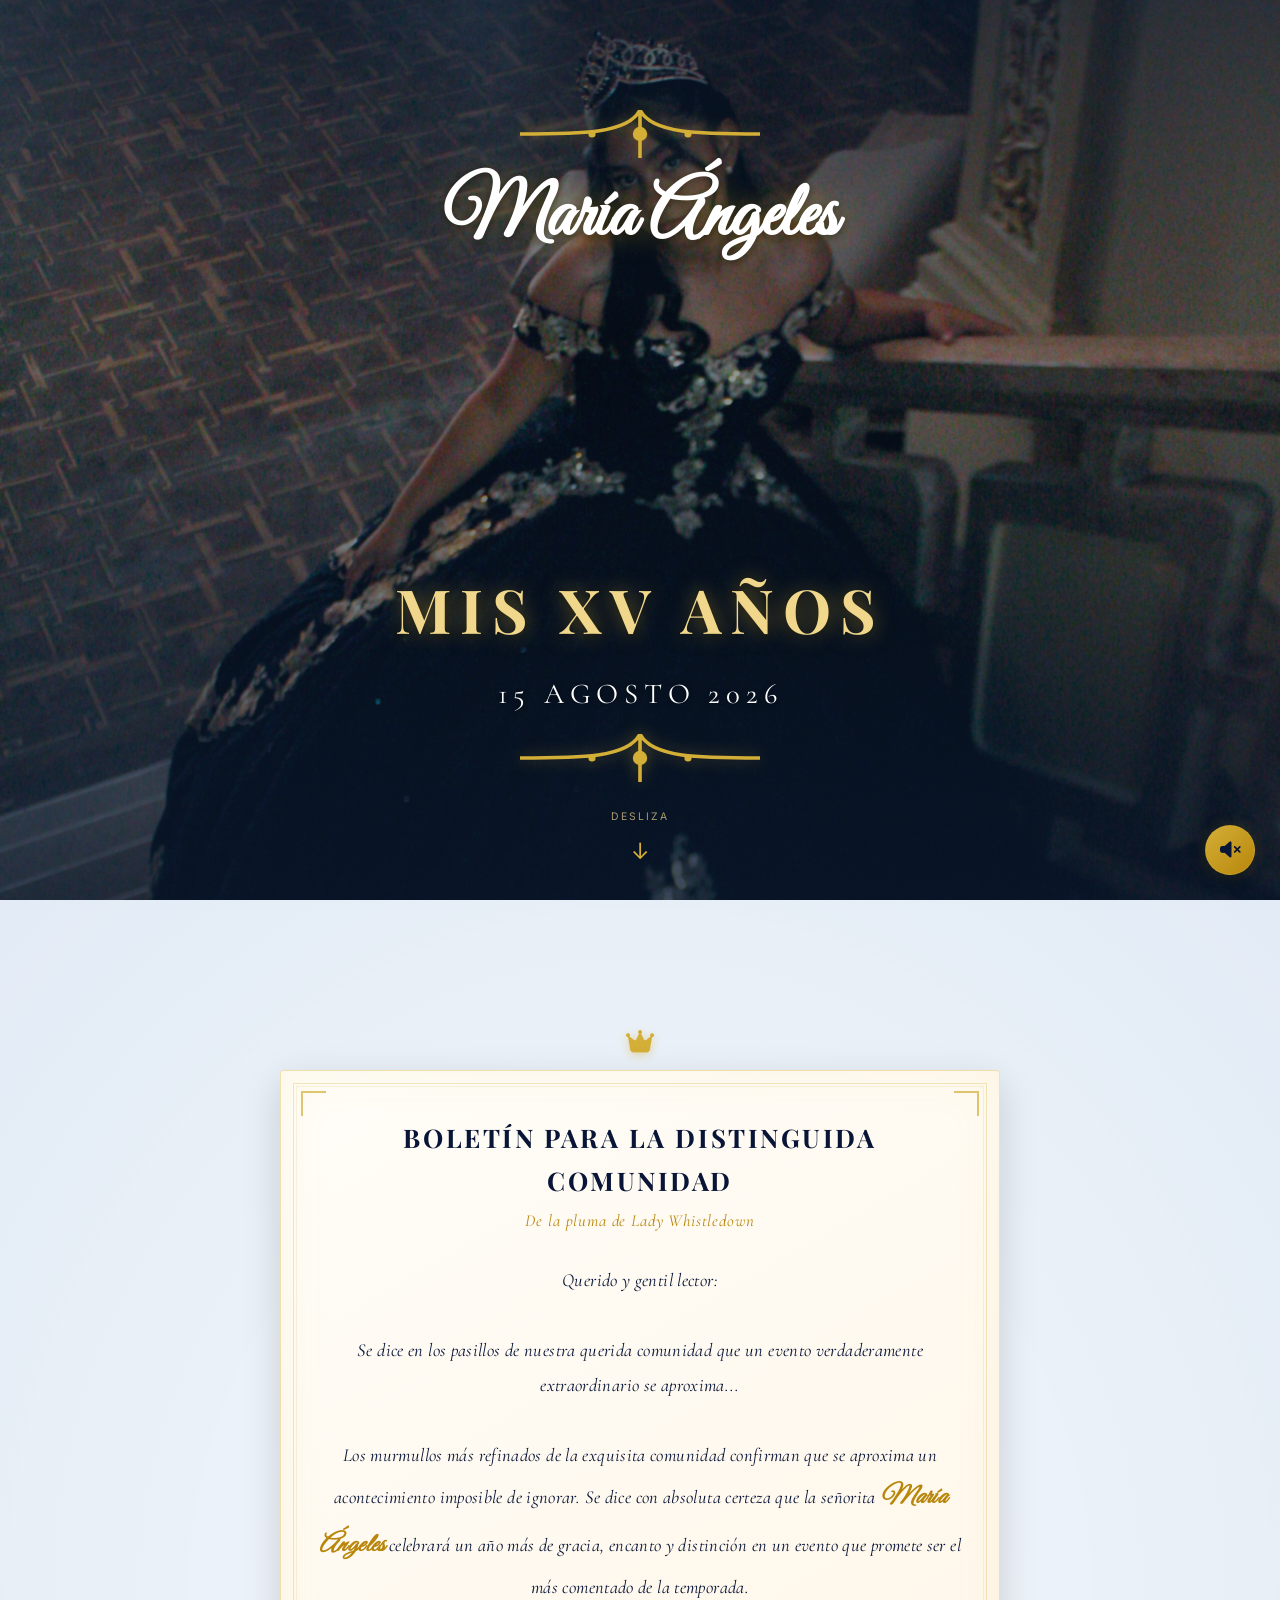
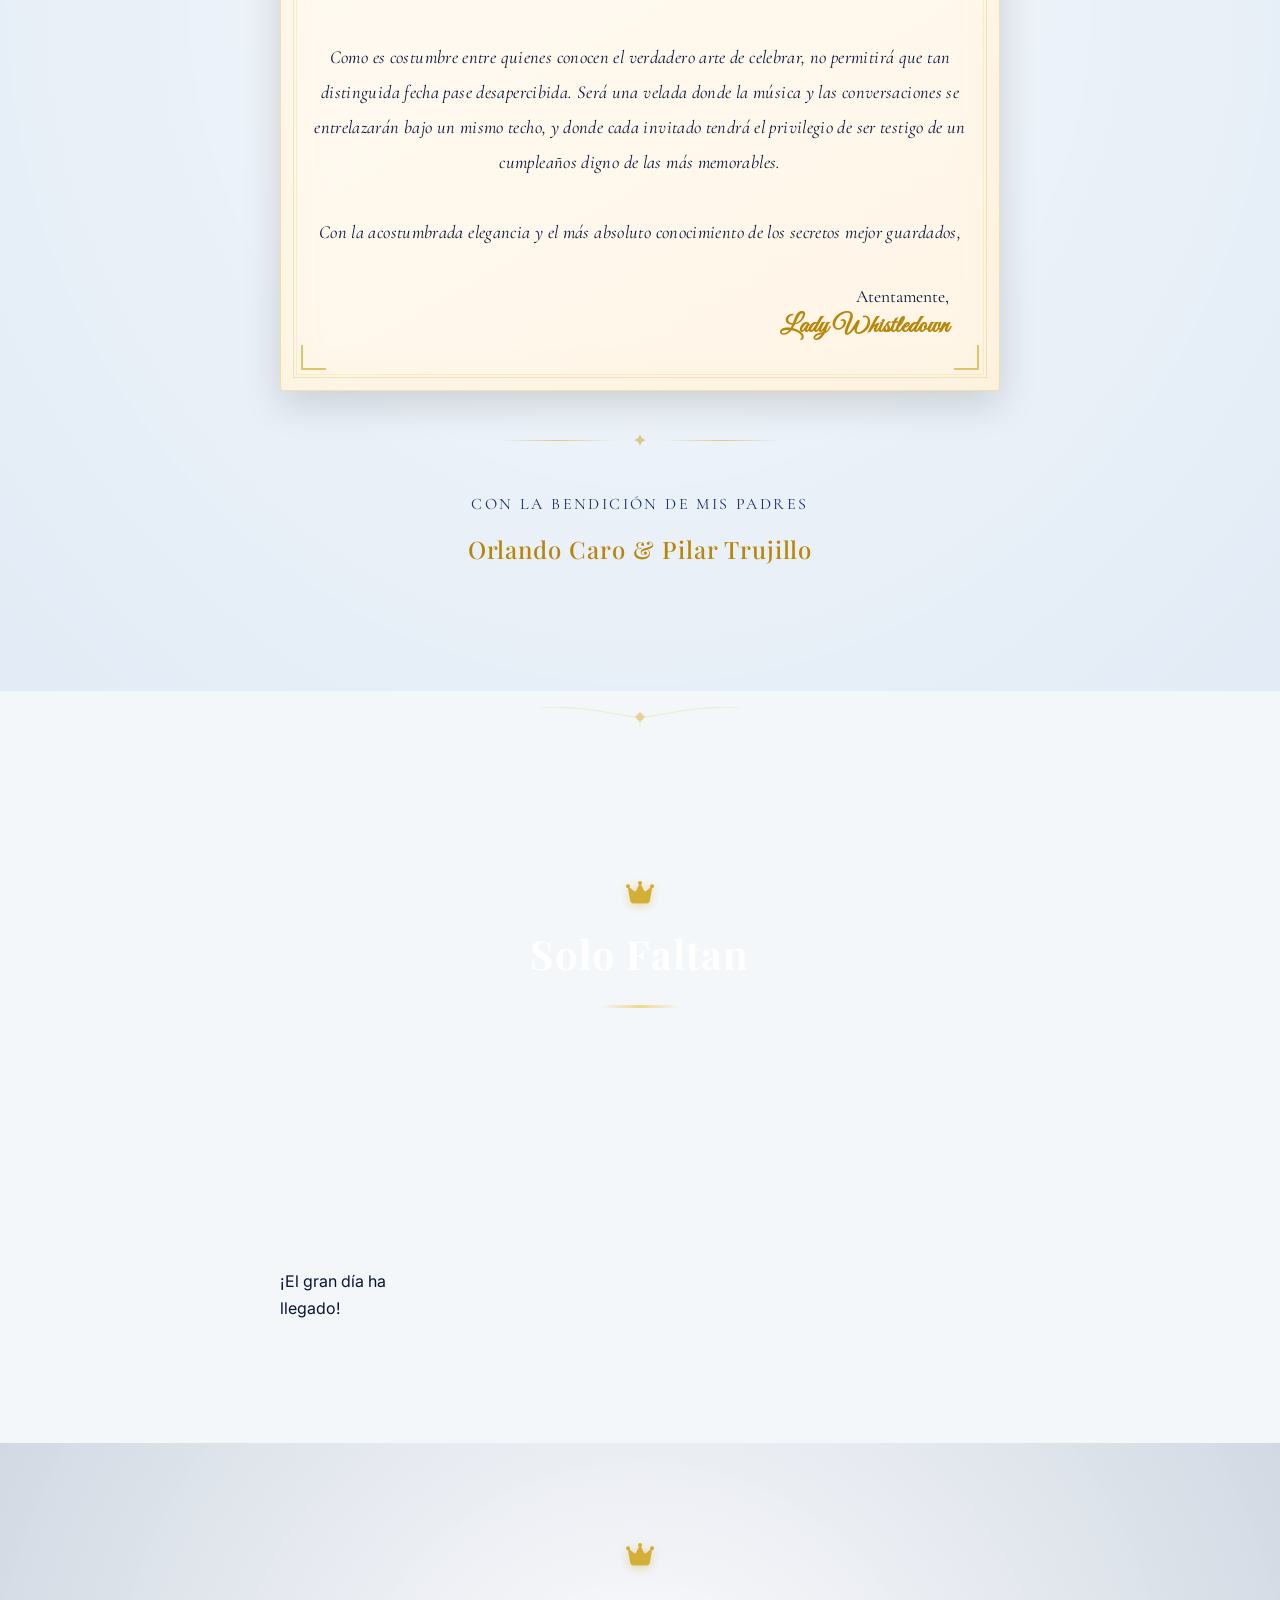
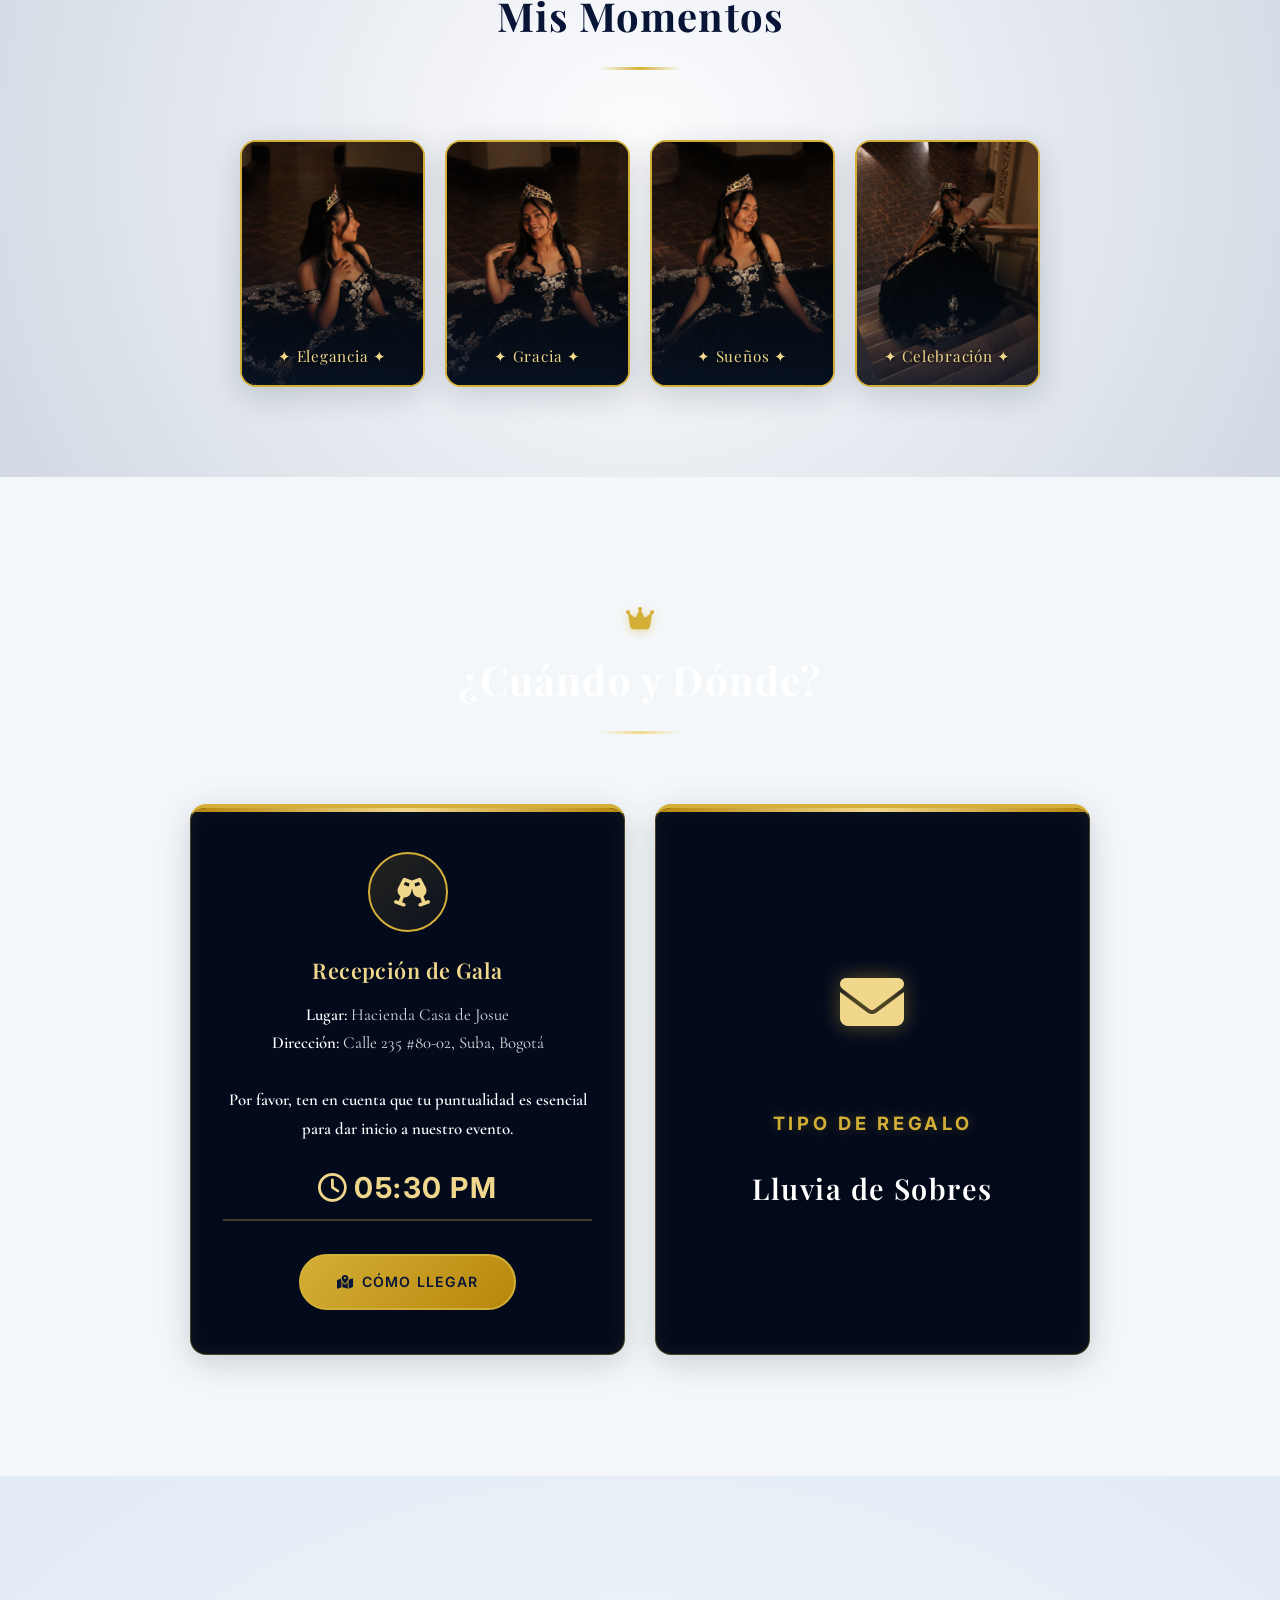
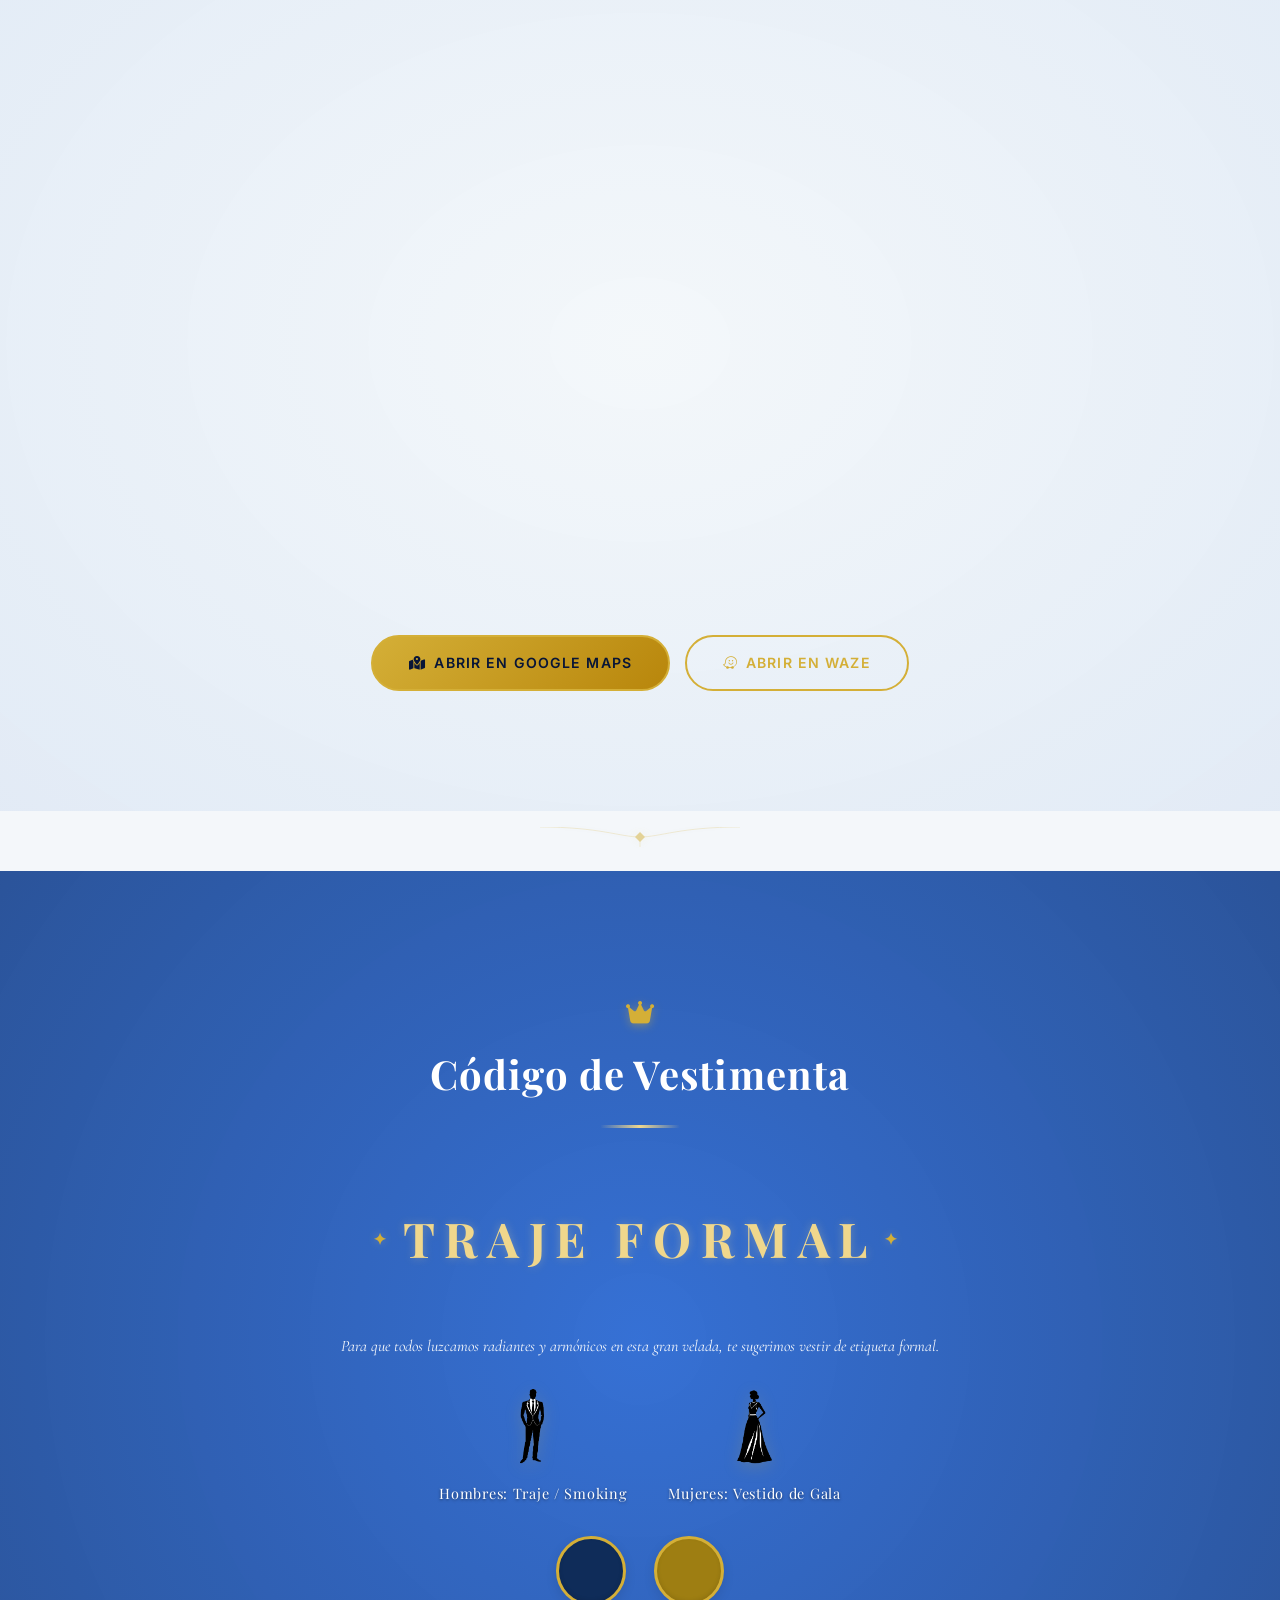
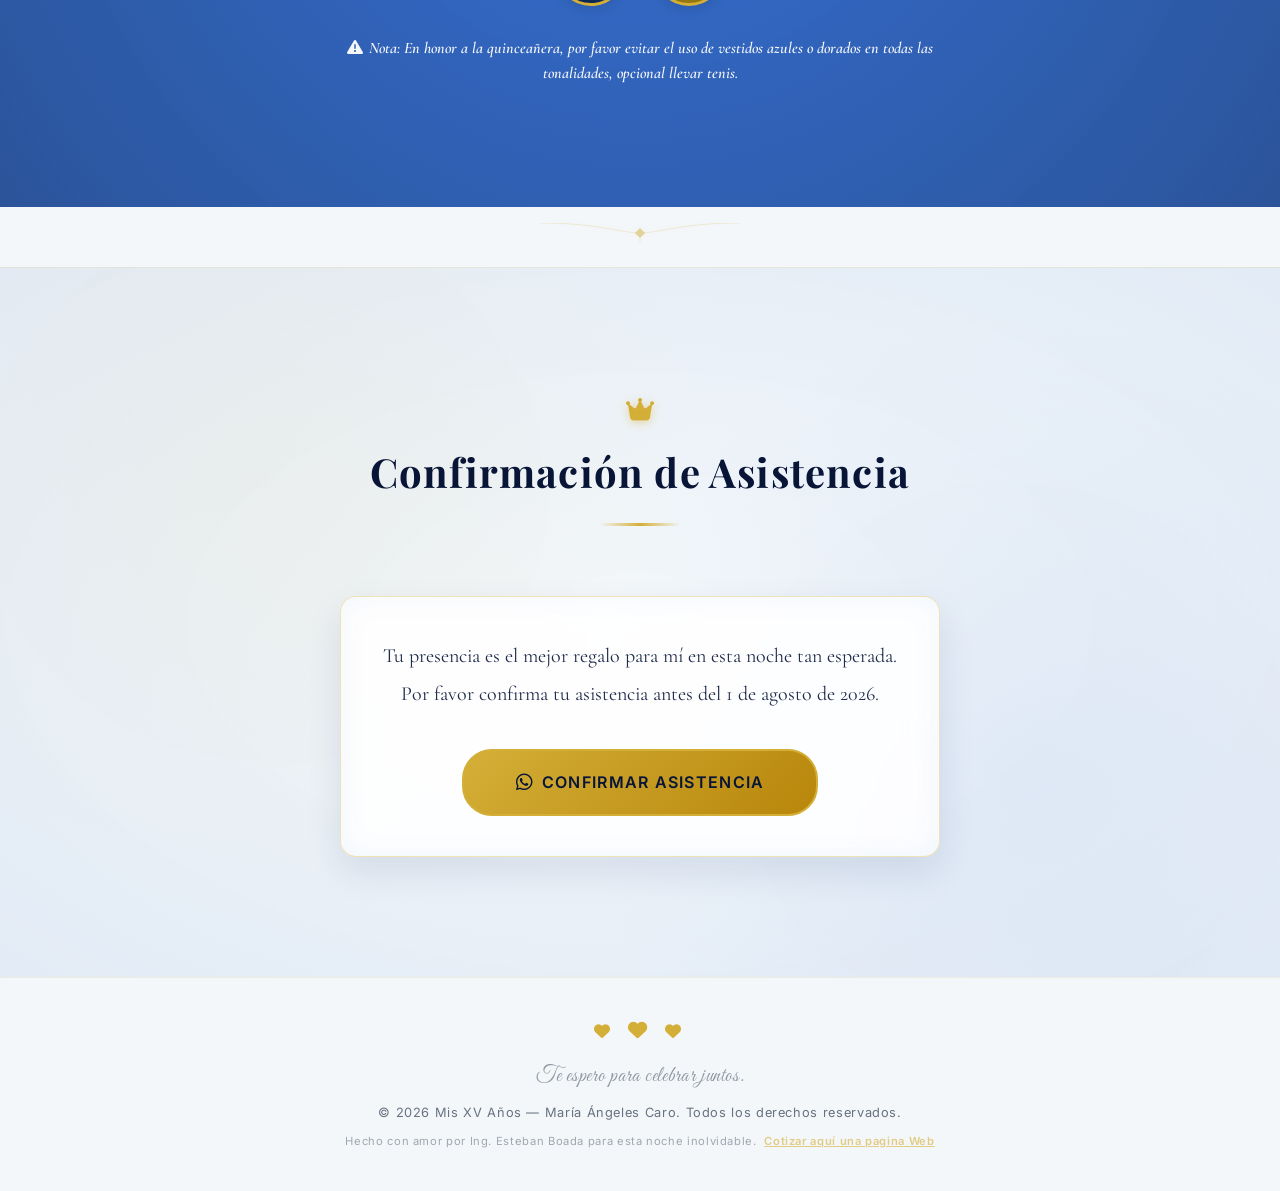
==== commit ee6a0a31: "Ajuste miniatura" ====
--- a/invitacion.html
+++ b/invitacion.html
@@ -10,14 +10,33 @@
   <meta name="description"
     content="Te invito a celebrar conmigo mis quince años. Conoce los detalles del evento, ubicación, itinerario y confirma tu asistencia.">
   <meta name="author" content="María Ángeles Caro">
+
+  <!-- ============================================================
+       INSTRUCCIÓN DE VERCEL (PREVIEW DE ENLACE / COMPARTIR):
+       La URL real de Vercel ha sido configurada: https://mariaangeles-xv-invitation.vercel.app
+       ============================================================ -->
+  <!-- Open Graph / Facebook / WhatsApp -->
   <meta property="og:title" content="Mis XV Años — María Ángeles Caro">
   <meta property="og:description"
-    content="Acompáñame a celebrar este día tan especial. Conoce toda la información de la ceremonia y recepción aquí.">
+    content="Te invito a celebrar conmigo mis quince años. Conoce los detalles del evento, ubicación, itinerario y confirma tu asistencia.">
   <meta property="og:type" content="website">
-  <meta property="og:image" content="assets/images/quinceanera.jpg">
-
-  <!-- Favicon -->
-  <link rel="icon" type="image/png" href="assets/images/quinceanera.jpg">
+  <meta property="og:url" content="https://mariaangeles-xv-invitation.vercel.app">
+  <!-- Se utiliza quinceanera_og.jpg que es una versión comprimida y optimizada de 118KB (apropiada para WhatsApp <300KB) -->
+  <meta property="og:image" content="https://mariaangeles-xv-invitation.vercel.app/assets/images/quinceanera_og.jpg">
+  <meta property="og:image:width" content="1200">
+  <meta property="og:image:height" content="630">
+  <meta property="og:image:type" content="image/jpeg">
+  <meta property="og:locale" content="es_ES">
+
+  <!-- Twitter -->
+  <meta name="twitter:card" content="summary_large_image">
+  <meta name="twitter:title" content="Mis XV Años — María Ángeles Caro">
+  <meta name="twitter:description"
+    content="Te invito a celebrar conmigo mis quince años. Conoce los detalles del evento, ubicación, itinerario y confirma tu asistencia.">
+  <meta name="twitter:image" content="https://mariaangeles-xv-invitation.vercel.app/assets/images/quinceanera_og.jpg">
+
+  <!-- Favicon (Optimizado: favicon.png de 64x64px en vez del archivo pesado original de 2.6MB) -->
+  <link rel="icon" type="image/png" href="assets/images/favicon.png">
 
   <!-- Google Fonts -->
   <link rel="preconnect" href="https://fonts.googleapis.com">
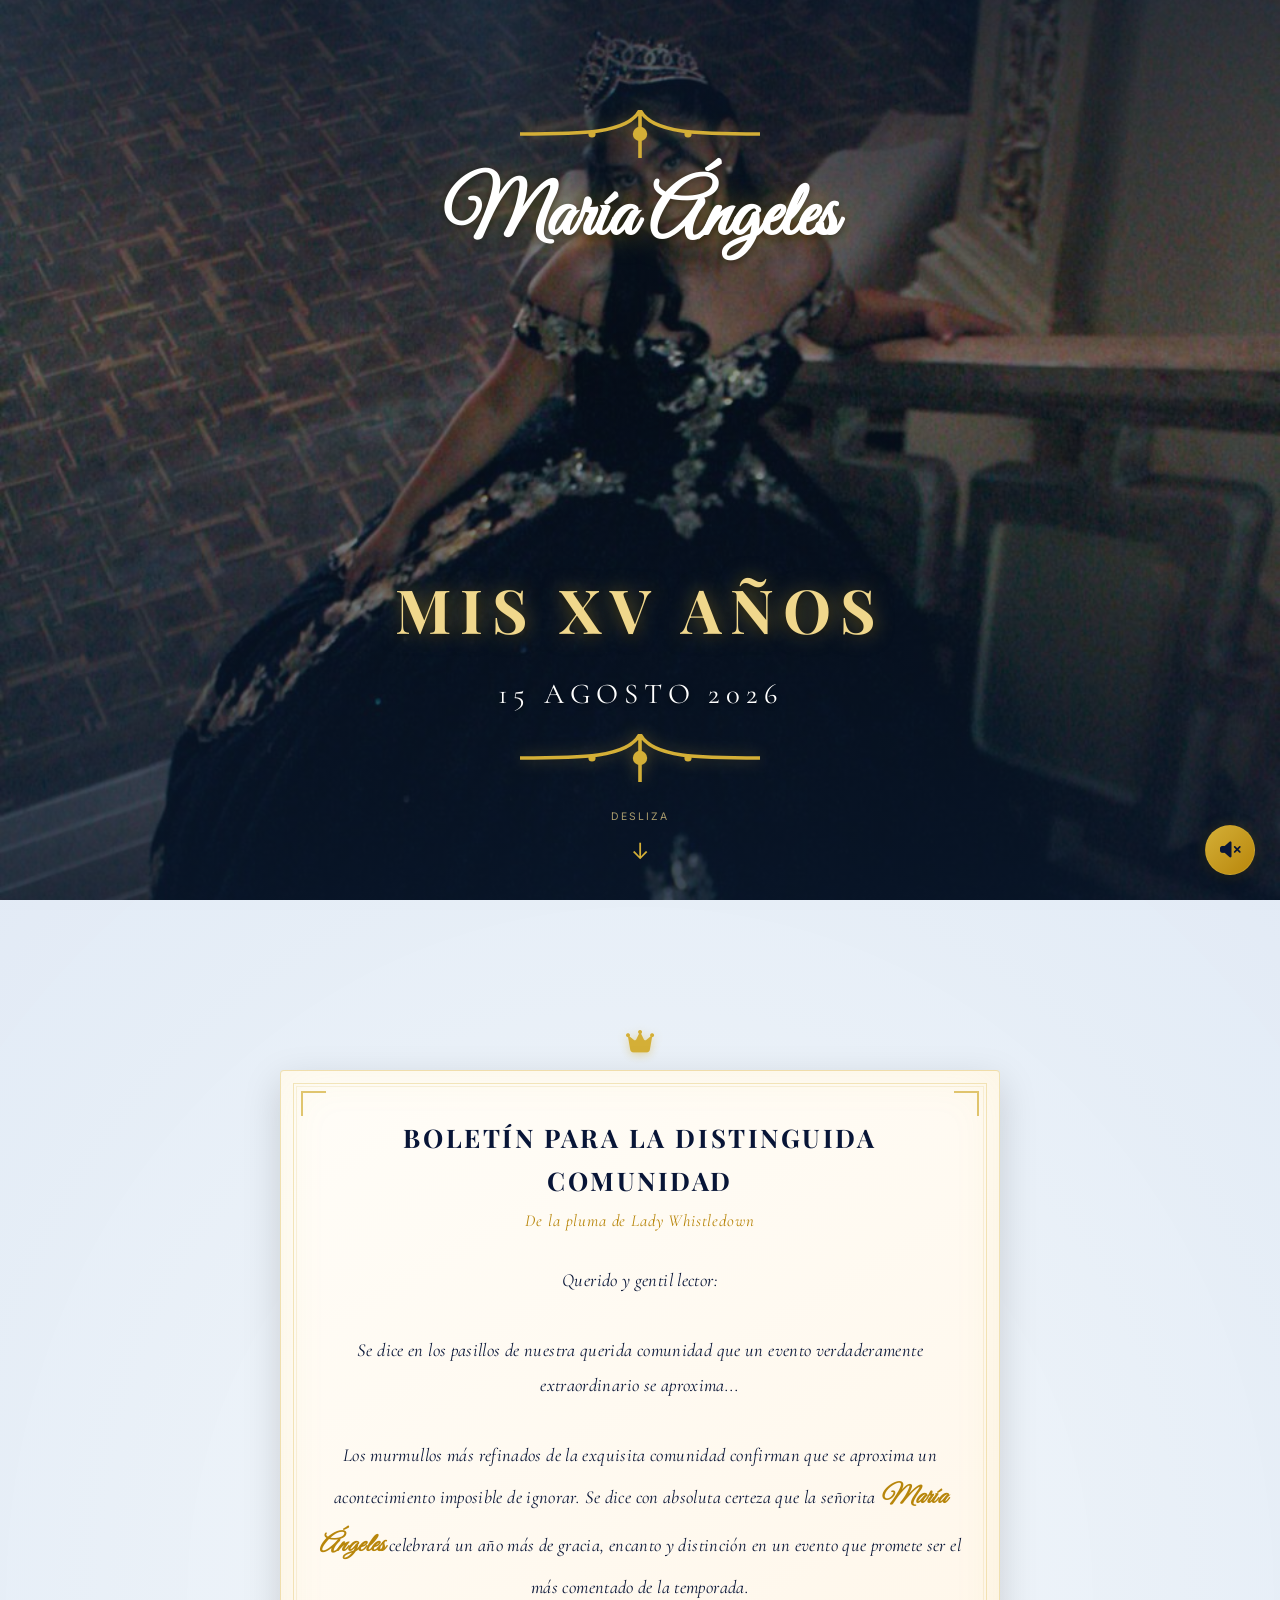
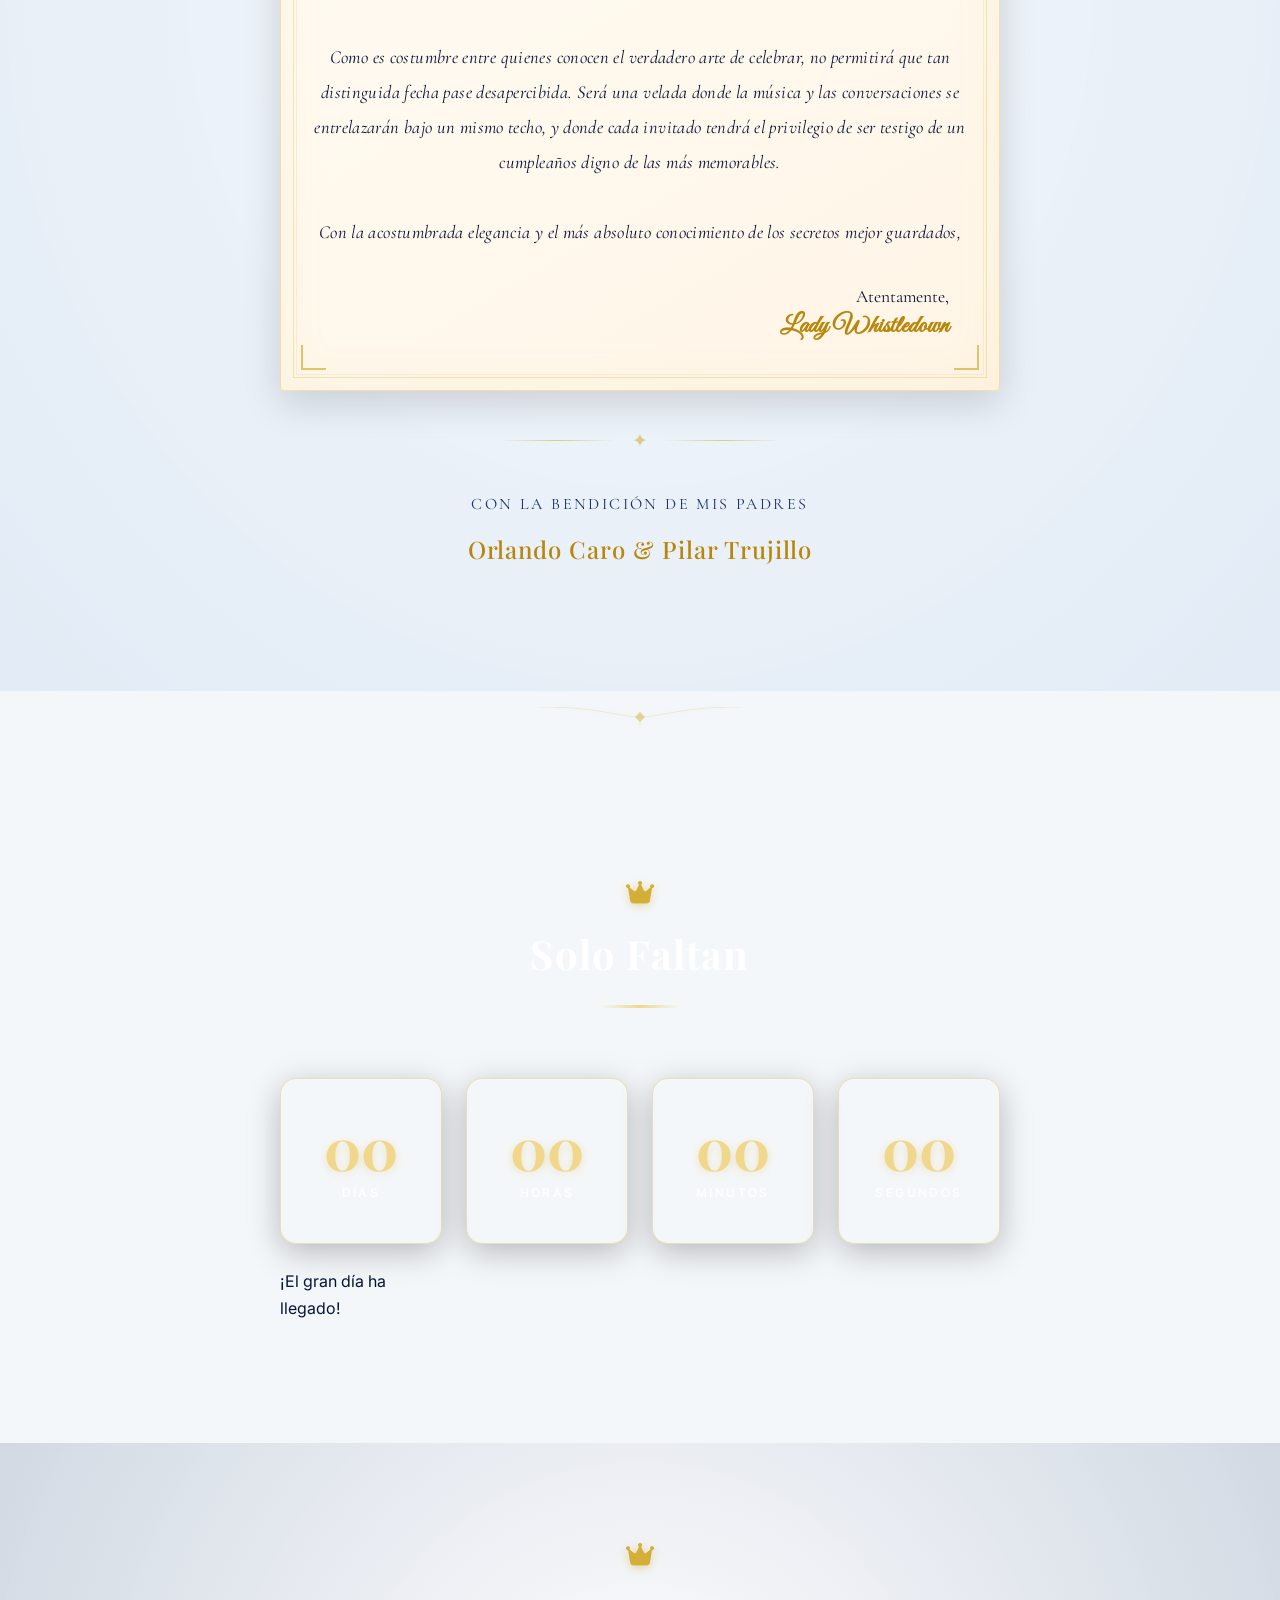
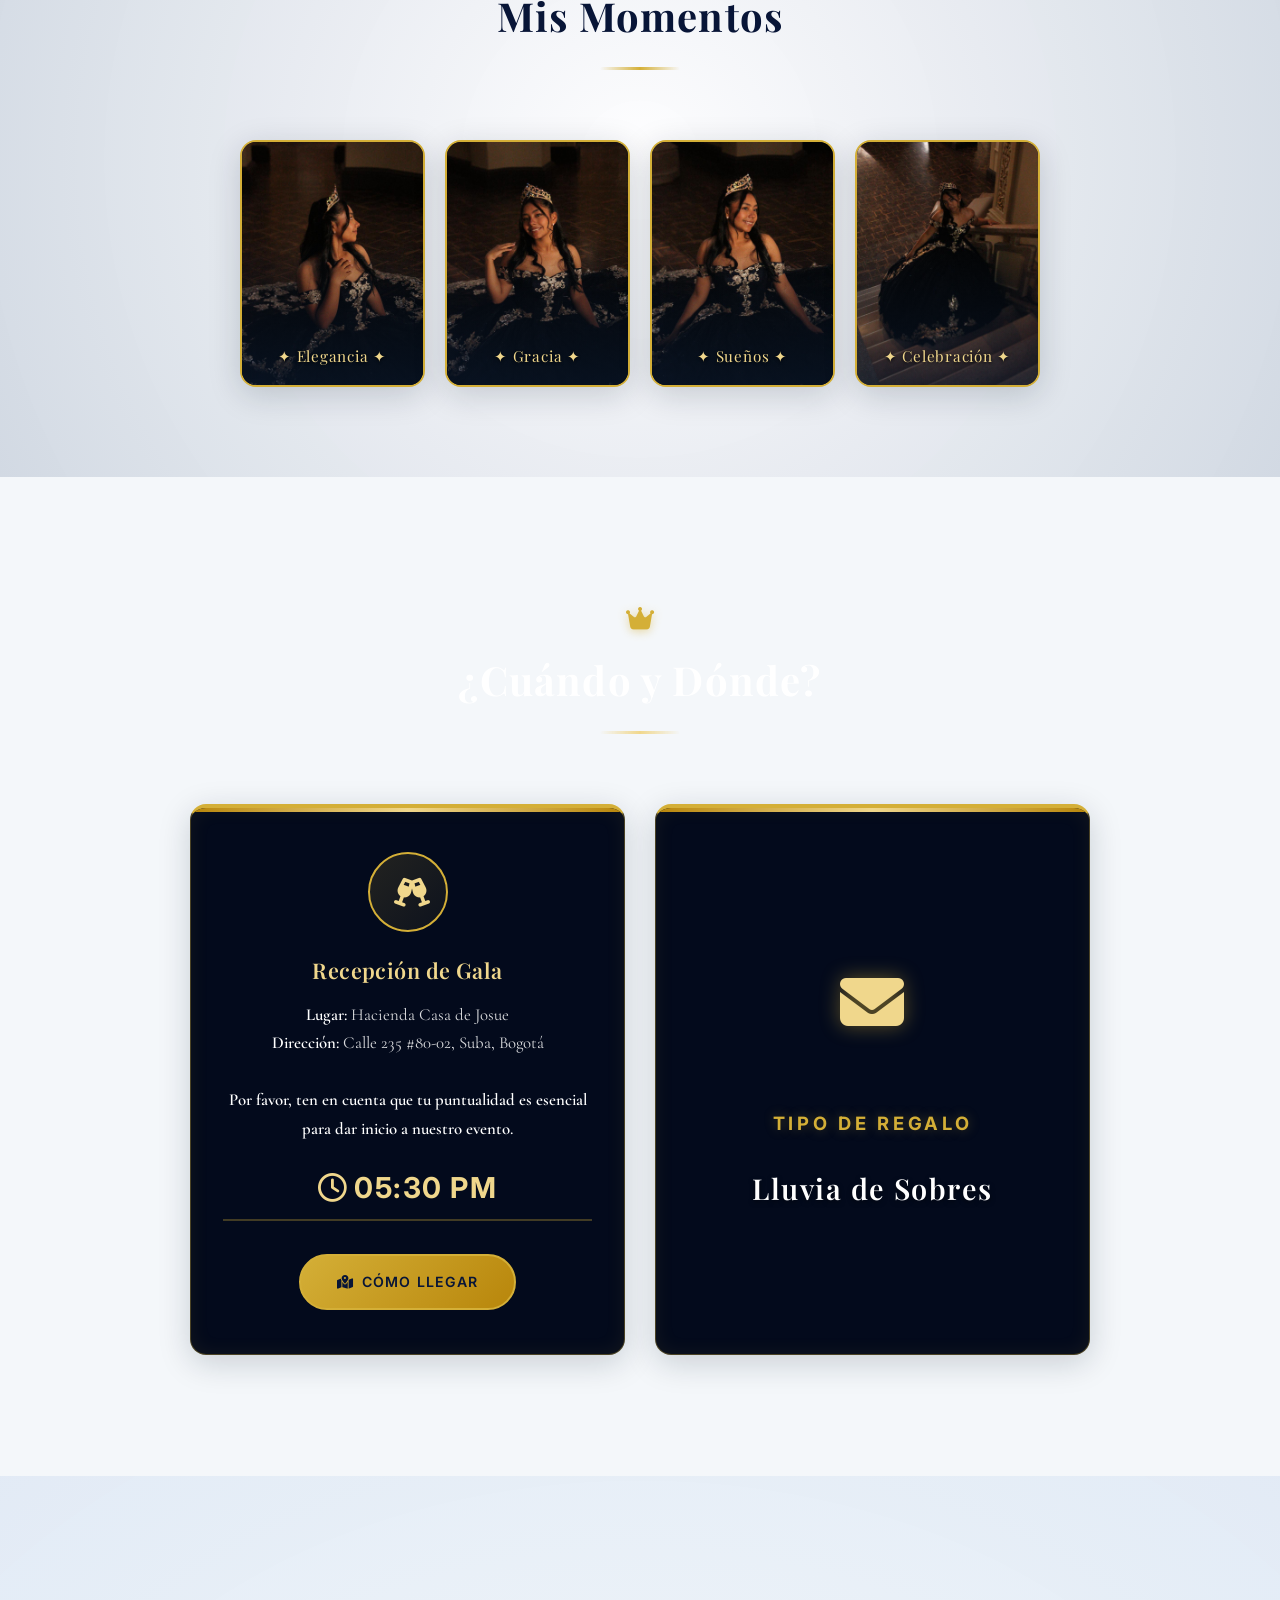
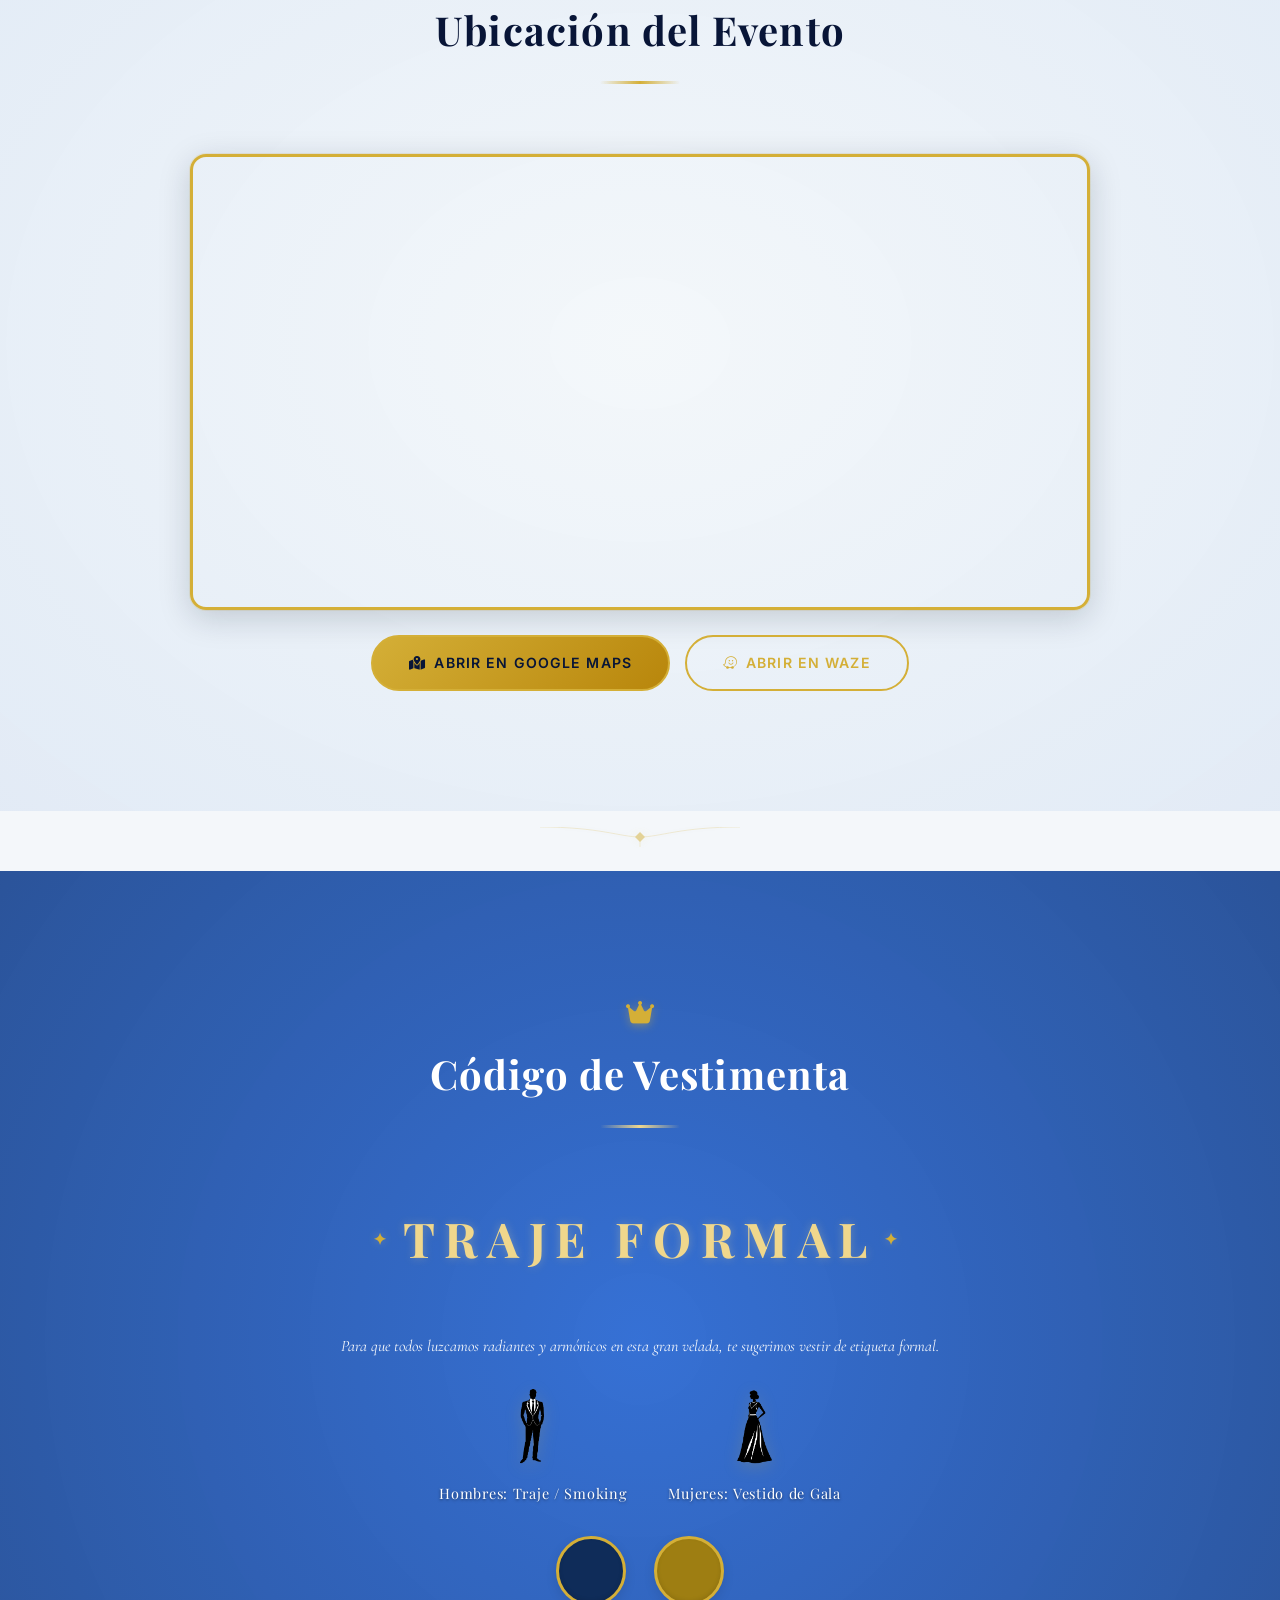
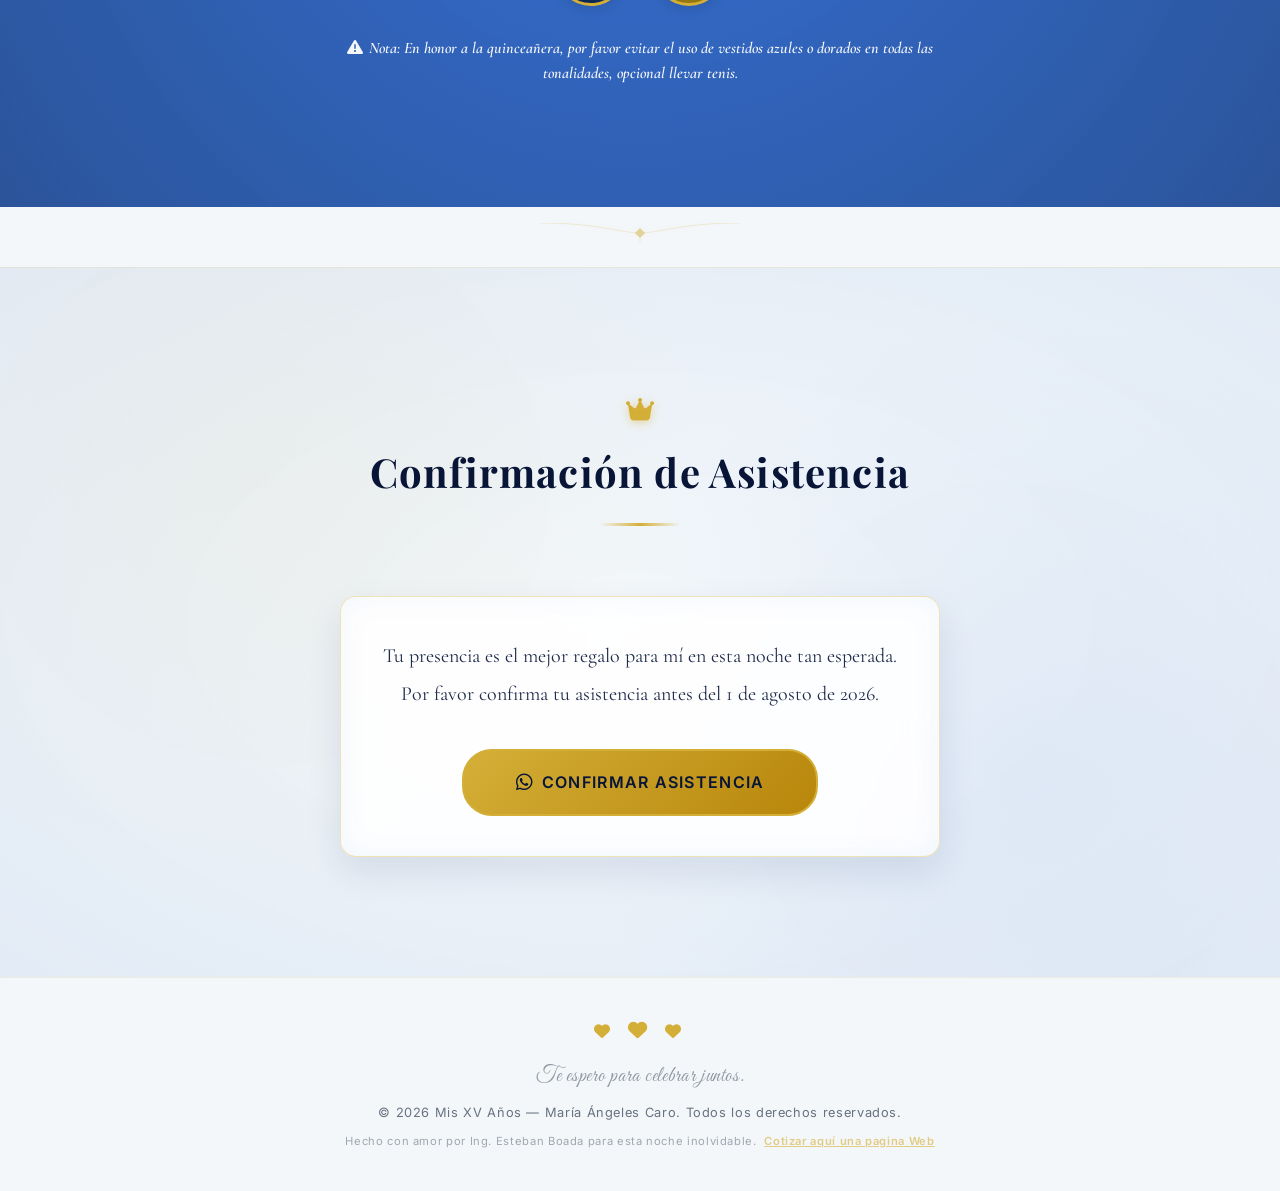
==== commit 994f1339: "Ajuste de rendimiento" ====
--- a/invitacion.html
+++ b/invitacion.html
@@ -317,12 +317,12 @@
 <body>
 
   <!-- Background Music Audio Tag (Pachelbel's Canon in D) -->
-  <audio id="bg-music" loop preload="auto">
+  <audio id="bg-music" loop preload="metadata">
     <source src="assets/Birds%20of%20a%20Feather.mp3" type="audio/mp3">
   </audio>
 
   <!-- Pre-recorded Lady Whistledown Voiceover (Latin Spanish MP3) -->
-  <audio id="voiceover-audio" preload="auto">
+  <audio id="voiceover-audio" preload="metadata">
     <source src="assets/sound/Invitacion-XV.mp3" type="audio/mp3">
   </audio>
 
@@ -507,25 +507,25 @@
       <div class="gallery__grid">
         <div class="gallery__item reveal reveal--scale" data-delay="0">
           <div class="gallery__card">
-            <img src="assets/images/IMG_0401.jpg" alt="María Ángeles Caro 1">
+            <img src="assets/images/IMG_0401.jpg" alt="María Ángeles Caro 1" loading="lazy" decoding="async">
             <div class="gallery__overlay-text">✦ Elegancia ✦</div>
           </div>
         </div>
         <div class="gallery__item reveal reveal--scale" data-delay="100">
           <div class="gallery__card">
-            <img src="assets/images/IMG_0409.jpg" alt="María Ángeles Caro 2">
+            <img src="assets/images/IMG_0409.jpg" alt="María Ángeles Caro 2" loading="lazy" decoding="async">
             <div class="gallery__overlay-text">✦ Gracia ✦</div>
           </div>
         </div>
         <div class="gallery__item reveal reveal--scale" data-delay="200">
           <div class="gallery__card">
-            <img src="assets/images/IMG_0412.jpg" alt="María Ángeles Caro 3">
+            <img src="assets/images/IMG_0412.jpg" alt="María Ángeles Caro 3" loading="lazy" decoding="async">
             <div class="gallery__overlay-text">✦ Sueños ✦</div>
           </div>
         </div>
         <div class="gallery__item reveal reveal--scale" data-delay="300">
           <div class="gallery__card">
-            <img src="assets/images/IMG_0212.jpg" alt="María Ángeles Caro 4">
+            <img src="assets/images/IMG_0212.jpg" alt="María Ángeles Caro 4" loading="lazy" decoding="async">
             <div class="gallery__overlay-text">✦ Celebración ✦</div>
           </div>
         </div>
@@ -693,7 +693,7 @@
         </p>
 
         <!-- Button trigger WhatsApp with formatted text -->
-        <a href="https://wa.me/573154664475?text=Hola!%20Confirmo%20mi%20asistencia%20al%20evento%20de%20los%20XV%20de%20Maria%20Angeles%20Caro."
+        <a href="https://wa.me/573173314948?text=Hola!%20Confirmo%20mi%20asistencia%20al%20evento%20de%20los%20XV%20de%20Maria%20Angeles%20Caro."
           target="_blank" class="btn btn--primary btn--lg btn--glow">
           <i class="fa-brands fa-whatsapp" style="font-size: 1.2rem;"></i> Confirmar Asistencia
         </a>
